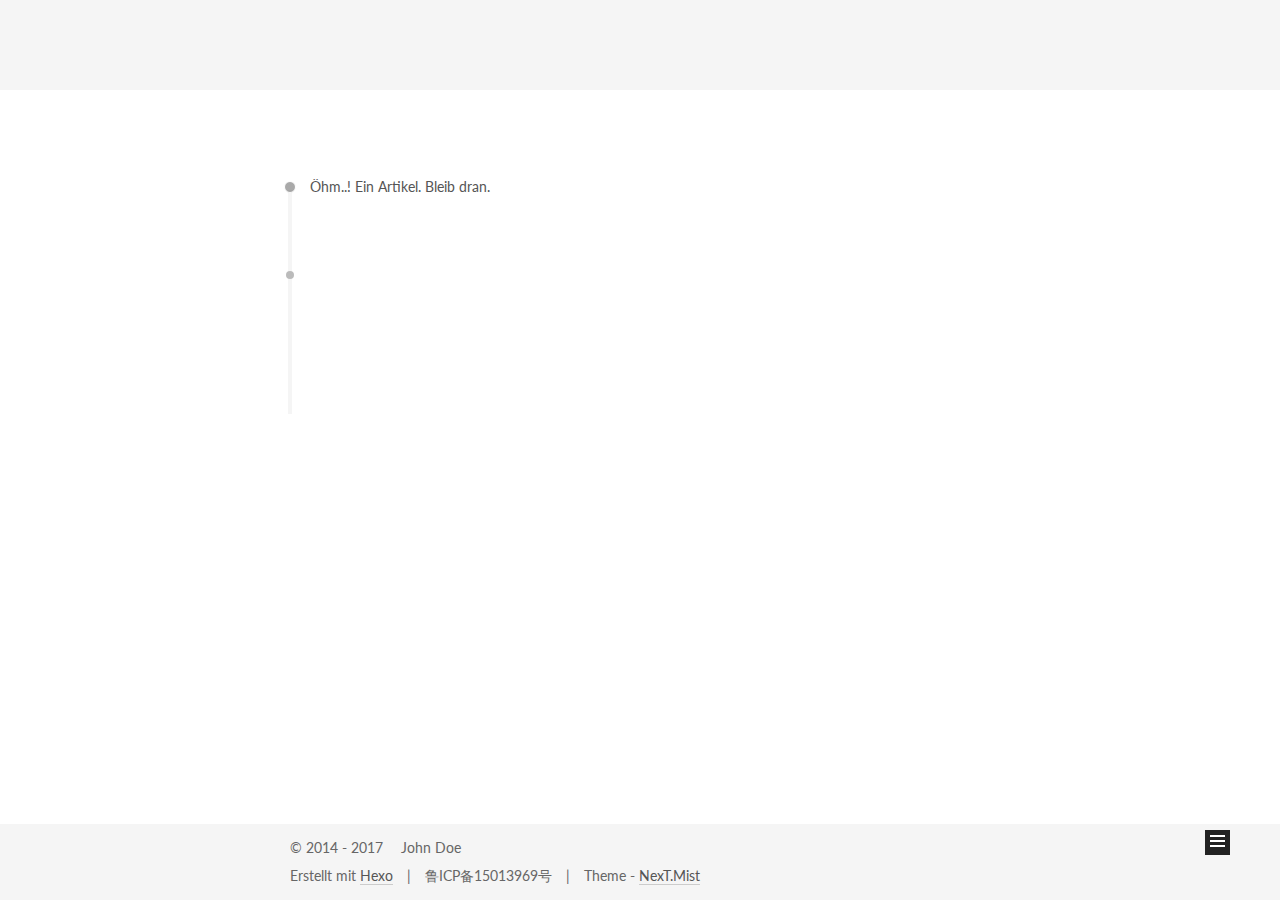
==== archives/index.html @ b870566f "Site updated: 2017-08-05 23:48:36" ====
<!doctype html>



  


<html class="theme-next mist use-motion">
<head>
  <meta charset="UTF-8"/>
<meta http-equiv="X-UA-Compatible" content="IE=edge,chrome=1" />
<meta name="viewport" content="width=device-width, initial-scale=1, maximum-scale=1"/>



<meta http-equiv="Cache-Control" content="no-transform" />
<meta http-equiv="Cache-Control" content="no-siteapp" />












  
  
    
  
  <link href="//cdn.bootcss.com/fancybox/2.1.5/jquery.fancybox.min.css" rel="stylesheet" type="text/css" />




  
  
  
  

  
    
    
  

  

  

  

  

  
    
    
    <link href="//fonts.googleapis.com/css?family=Lato:300,300italic,400,400italic,700,700italic&subset=latin,latin-ext" rel="stylesheet" type="text/css">
  






  

<link href="//cdn.bootcss.com/font-awesome/4.6.2/css/font-awesome.min.css" rel="stylesheet" type="text/css" />

<link href="/css/main.css?v=5.0.1" rel="stylesheet" type="text/css" />














<meta property="og:type" content="website">
<meta property="og:title" content="Hexo">
<meta property="og:url" content="http://yoursite.com/archives/index.html">
<meta property="og:site_name" content="Hexo">
<meta name="twitter:card" content="summary">
<meta name="twitter:title" content="Hexo">



<script type="text/javascript" id="hexo.configuration">
  var NexT = window.NexT || {};
  var CONFIG = {
    scheme: 'Mist',
    sidebar: {"position":"left","display":"hide"},
    fancybox: true,
    motion: true,
    duoshuo: {
      userId: 0,
      author: 'xirong'
    }
  };
</script>

  <title> Archiv | Hexo </title>
</head>

<body itemscope itemtype="http://schema.org/WebPage" lang="">

  










  
  
    
  

  <div class="container one-collumn sidebar-position-left  page-archive  ">
    <div class="headband"></div>

    <header id="header" class="header" itemscope itemtype="http://schema.org/WPHeader">
      <div class="header-inner"><div class="site-meta ">
  

  <div class="custom-logo-site-title">
    <a href="/"  class="brand" rel="start">
      <span class="logo-line-before"><i></i></span>
      <span class="site-title">Hexo</span>
      <span class="logo-line-after"><i></i></span>
    </a>
  </div>
  <p class="site-subtitle"></p>
</div>

<div class="site-nav-toggle">
  <button>
    <span class="btn-bar"></span>
    <span class="btn-bar"></span>
    <span class="btn-bar"></span>
  </button>
</div>

<nav class="site-nav">
  

  
    <ul id="menu" class="menu">
      
        
        <li class="menu-item menu-item-home">
          <a href="/" rel="section">
            
              <i class="menu-item-icon fa fa-fw fa-home"></i> <br />
            
            Startseite
          </a>
        </li>
      
        
        <li class="menu-item menu-item-archives">
          <a href="/archives" rel="section">
            
              <i class="menu-item-icon fa fa-fw fa-archive"></i> <br />
            
            Archiv
          </a>
        </li>
      
        
        <li class="menu-item menu-item-tags">
          <a href="/tags" rel="section">
            
              <i class="menu-item-icon fa fa-fw fa-tags"></i> <br />
            
            Tags
          </a>
        </li>
      
        
        <li class="menu-item menu-item-about">
          <a href="/about" rel="section">
            
              <i class="menu-item-icon fa fa-fw fa-user"></i> <br />
            
            Über
          </a>
        </li>
      
        
        <li class="menu-item menu-item-commonweal">
          <a href="/404.html" rel="section">
            
              <i class="menu-item-icon fa fa-fw fa-heartbeat"></i> <br />
            
            公益404
          </a>
        </li>
      

      
    </ul>
  

  
</nav>

 </div>
    </header>

    <main id="main" class="main">
      <div class="main-inner">
        <div class="content-wrap">
          <div id="content" class="content">
            

  <section id="posts" class="posts-collapse">
    <span class="archive-move-on"></span>

    <span class="archive-page-counter">
      
      
      
        
      
      Öhm..! Ein Artikel. Bleib dran.
    </span>

    

      
      
      

      
        
        <div class="collection-title">
          <h2 class="archive-year motion-element" id="archive-year-2017">2017</h2>
        </div>
      
      

      

  <article class="post post-type-normal" itemscope itemtype="http://schema.org/Article">
    <header class="post-header">

      <h1 class="post-title">
        
            <a class="post-title-link" href="/2017/08/05/hello-world/" itemprop="url">
              
                <span itemprop="name">Hello World</span>
              
            </a>
        
      </h1>

      <div class="post-meta">
        <time class="post-time" itemprop="dateCreated"
              datetime="2017-08-05T22:32:16+08:00"
              content="2017-08-05" >
          08-05
        </time>
      </div>

    </header>
  </article>



    

  </section>

  



          </div>
          


          

        </div>
        
          
  
  <div class="sidebar-toggle">
    <div class="sidebar-toggle-line-wrap">
      <span class="sidebar-toggle-line sidebar-toggle-line-first"></span>
      <span class="sidebar-toggle-line sidebar-toggle-line-middle"></span>
      <span class="sidebar-toggle-line sidebar-toggle-line-last"></span>
    </div>
  </div>

  <aside id="sidebar" class="sidebar">
    <div class="sidebar-inner">

      

      

      <section class="site-overview sidebar-panel  sidebar-panel-active ">
        <div class="site-author motion-element" itemprop="author" itemscope itemtype="http://schema.org/Person">
          <img class="site-author-image" itemprop="image"
               src="/uploads/xirong.jpg"
               alt="John Doe" />
          <p class="site-author-name" itemprop="name">John Doe</p>
          <p class="site-description motion-element" itemprop="description"></p>
        </div>
        <nav class="site-state motion-element">
          <div class="site-state-item site-state-posts">
            <a href="/archives">
              <span class="site-state-item-count">1</span>
              <span class="site-state-item-name">Artikel</span>
            </a>
          </div>

          

          

        </nav>

        

        <div class="links-of-author motion-element">
          
        </div>

        
        

        
        

      </section>

      

    </div>
  </aside>


        
      </div>
    </main>

    <footer id="footer" class="footer">
      <div class="footer-inner">
        <div class="copyright" >
  
  &copy;  2014 - 
  <span itemprop="copyrightYear">2017</span>
  <span class="with-love">
    <i class="fa fa-heart"></i>
  </span>
  <span class="author" itemprop="copyrightHolder">John Doe</span>
</div>

<div class="powered-by">
  Erstellt mit  <a class="theme-link" href="http://hexo.io">Hexo</a>
</div>

<div class="powered-by">
   鲁ICP备15013969号
</div>

<div class="theme-info">
  Theme -
  <a class="theme-link" href="https://github.com/iissnan/hexo-theme-next/">
    NexT.Mist
  </a>
</div>

        

<div class="busuanzi-count">

  <script async src="https://dn-lbstatics.qbox.me/busuanzi/2.3/busuanzi.pure.mini.js"></script>

  

  
  
</div>



        
      </div>
    </footer>

    <div class="back-to-top">
      <i class="fa fa-arrow-up"></i>
    </div>
  </div>

  

<script type="text/javascript">
  if (Object.prototype.toString.call(window.Promise) !== '[object Function]') {
    window.Promise = null;
  }
</script>









  



  
  <script type="text/javascript" src="//cdn.bootcss.com/jquery/2.1.3/jquery.min.js"></script>

  
  <script type="text/javascript" src="//cdn.bootcss.com/fastclick/1.0.6/fastclick.min.js"></script>

  
  <script type="text/javascript" src="//cdn.bootcss.com/jquery_lazyload/1.9.7/jquery.lazyload.min.js"></script>

  
  <script type="text/javascript" src="//cdn.bootcss.com/velocity/1.2.3/velocity.min.js"></script>

  
  <script type="text/javascript" src="//cdn.bootcss.com/velocity/1.2.3/velocity.ui.min.js"></script>

  
  <script type="text/javascript" src="//cdn.bootcss.com/fancybox/2.1.5/jquery.fancybox.pack.js"></script>


  


  <script type="text/javascript" src="/js/src/utils.js?v=5.0.1"></script>

  <script type="text/javascript" src="/js/src/motion.js?v=5.0.1"></script>



  
  

  
  
    <script type="text/javascript" id="motion.page.archive">
      $('.archive-year').velocity('transition.slideLeftIn');
    </script>
  


  


  <script type="text/javascript" src="/js/src/bootstrap.js?v=5.0.1"></script>



  



  



  
  
  
  <script type="text/x-mathjax-config">
    MathJax.Hub.Config({
      tex2jax: {
        inlineMath: [ ['$','$'], ["\\(","\\)"]  ],
        processEscapes: true,
        skipTags: ['script', 'noscript', 'style', 'textarea', 'pre', 'code']
      }
    });
  </script>

  <script type="text/x-mathjax-config">
    MathJax.Hub.Queue(function() {
      var all = MathJax.Hub.getAllJax(), i;
      for (i=0; i < all.length; i += 1) {
        all[i].SourceElement().parentNode.className += ' has-jax';
      }
    });
  </script>
  <script type="text/javascript" src="//cdn.mathjax.org/mathjax/latest/MathJax.js?config=TeX-AMS-MML_HTMLorMML"></script>


  

  
  <script src="https://cdn1.lncld.net/static/js/av-core-mini-0.6.1.js"></script>
  <script>AV.initialize("HfEUHBkxIxPKFFWsM8E29K81-gzGzoHsz", "j8gTHCF5cxmeGRbV0QIujeUw");</script>
  <script>
    function showTime(Counter) {
      var query = new AV.Query(Counter);
      var entries = [];
      var $visitors = $(".leancloud_visitors");

      $visitors.each(function () {
        entries.push( $(this).attr("id").trim() );
      });

      query.containedIn('url', entries);
      query.find()
        .done(function (results) {
          var COUNT_CONTAINER_REF = '.leancloud-visitors-count';

          if (results.length === 0) {
            $visitors.find(COUNT_CONTAINER_REF).text(0);
            return;
          }

          for (var i = 0; i < results.length; i++) {
            var item = results[i];
            var url = item.get('url');
            var time = item.get('time');
            var element = document.getElementById(url);

            $(element).find(COUNT_CONTAINER_REF).text(time);
          }
        })
        .fail(function (object, error) {
          console.log("Error: " + error.code + " " + error.message);
        });
    }

    function addCount(Counter) {
      var $visitors = $(".leancloud_visitors");
      var url = $visitors.attr('id').trim();
      var title = $visitors.attr('data-flag-title').trim();
      var query = new AV.Query(Counter);

      query.equalTo("url", url);
      query.find({
        success: function(results) {
          if (results.length > 0) {
            var counter = results[0];
            counter.fetchWhenSave(true);
            counter.increment("time");
            counter.save(null, {
              success: function(counter) {
                var $element = $(document.getElementById(url));
                $element.find('.leancloud-visitors-count').text(counter.get('time'));
              },
              error: function(counter, error) {
                console.log('Failed to save Visitor num, with error message: ' + error.message);
              }
            });
          } else {
            var newcounter = new Counter();
            /* Set ACL */
            var acl = new AV.ACL();
            acl.setPublicReadAccess(true);
            acl.setPublicWriteAccess(true);
            newcounter.setACL(acl);
            /* End Set ACL */
            newcounter.set("title", title);
            newcounter.set("url", url);
            newcounter.set("time", 1);
            newcounter.save(null, {
              success: function(newcounter) {
                var $element = $(document.getElementById(url));
                $element.find('.leancloud-visitors-count').text(newcounter.get('time'));
              },
              error: function(newcounter, error) {
                console.log('Failed to create');
              }
            });
          }
        },
        error: function(error) {
          console.log('Error:' + error.code + " " + error.message);
        }
      });
    }

    $(function() {
      var Counter = AV.Object.extend("Counter");
      if ($('.leancloud_visitors').length == 1) {
        addCount(Counter);
      } else if ($('.post-title-link').length > 1) {
        showTime(Counter);
      }
    });
  </script>



  
<script type="text/javascript" async src="//push.zhanzhang.baidu.com/push.js">
</script>


</body>
</html>
---- css/main.css ----
/* normalize.css v3.0.2 | MIT License | git.io/normalize */
html {
  font-family: sans-serif; /* 1 */
  -ms-text-size-adjust: 100%; /* 2 */
  -webkit-text-size-adjust: 100%; /* 2 */
}
body {
  margin: 0;
}
article,
aside,
details,
figcaption,
figure,
footer,
header,
hgroup,
main,
menu,
nav,
section,
summary {
  display: block;
}
audio,
canvas,
progress,
video {
  display: inline-block; /* 1 */
  vertical-align: baseline; /* 2 */
}
audio:not([controls]) {
  display: none;
  height: 0;
}
[hidden],
template {
  display: none;
}
a {
  background-color: transparent;
}
a:active,
a:hover {
  outline: 0;
}
abbr[title] {
  border-bottom: 1px dotted;
}
b,
strong {
  font-weight: bold;
}
dfn {
  font-style: italic;
}
h1 {
  font-size: 2em;
  margin: 0.67em 0;
}
mark {
  background: #ff0;
  color: #000;
}
small {
  font-size: 80%;
}
sub,
sup {
  font-size: 75%;
  line-height: 0;
  position: relative;
  vertical-align: baseline;
}
sup {
  top: -0.5em;
}
sub {
  bottom: -0.25em;
}
img {
  border: 0;
}
svg:not(:root) {
  overflow: hidden;
}
figure {
  margin: 1em 40px;
}
hr {
  -moz-box-sizing: content-box;
  box-sizing: content-box;
  height: 0;
}
pre {
  overflow: auto;
}
code,
kbd,
pre,
samp {
  font-family: monospace, monospace;
  font-size: 1em;
}
button,
input,
optgroup,
select,
textarea {
  color: inherit; /* 1 */
  font: inherit; /* 2 */
  margin: 0; /* 3 */
}
button {
  overflow: visible;
}
button,
select {
  text-transform: none;
}
button,
html input[type="button"],
input[type="reset"],
input[type="submit"] {
  -webkit-appearance: button; /* 2 */
  cursor: pointer; /* 3 */
}
button[disabled],
html input[disabled] {
  cursor: default;
}
button::-moz-focus-inner,
input::-moz-focus-inner {
  border: 0;
  padding: 0;
}
input {
  line-height: normal;
}
input[type="checkbox"],
input[type="radio"] {
  box-sizing: border-box; /* 1 */
  padding: 0; /* 2 */
}
input[type="number"]::-webkit-inner-spin-button,
input[type="number"]::-webkit-outer-spin-button {
  height: auto;
}
input[type="search"] {
  -webkit-appearance: textfield; /* 1 */
  -moz-box-sizing: content-box;
  -webkit-box-sizing: content-box; /* 2 */
  box-sizing: content-box;
}
input[type="search"]::-webkit-search-cancel-button,
input[type="search"]::-webkit-search-decoration {
  -webkit-appearance: none;
}
fieldset {
  border: 1px solid #c0c0c0;
  margin: 0 2px;
  padding: 0.35em 0.625em 0.75em;
}
legend {
  border: 0; /* 1 */
  padding: 0; /* 2 */
}
textarea {
  overflow: auto;
}
optgroup {
  font-weight: bold;
}
table {
  border-collapse: collapse;
  border-spacing: 0;
}
td,
th {
  padding: 0;
}
::selection {
  background: #262a30;
  color: #fff;
}
body {
  position: relative;
  font-family: 'Lato', "PingFang SC", "Microsoft YaHei", sans-serif;
  font-size: 14px;
  line-height: 2;
  color: #555;
  background: #fff;
}
@media (max-width: 767px) {
  body {
    padding-right: 0 !important;
  }
}
@media (min-width: 768px) and (max-width: 991px) {
  body {
    padding-right: 0 !important;
  }
}
@media (min-width: 1600px) {
  body {
    font-size: 16px;
  }
}
h1,
h2,
h3,
h4,
h5,
h6 {
  margin: 0;
  padding: 0;
  font-weight: bold;
  line-height: 1.5;
  font-family: 'Lato', "PingFang SC", "Microsoft YaHei", sans-serif;
}
h2,
h3,
h4,
h5,
h6 {
  margin: 20px 0 15px;
}
h1 {
  font-size: 24px;
}
@media (max-width: 767px) {
  h1 {
    font-size: 20px;
  }
}
h2 {
  font-size: 22px;
}
@media (max-width: 767px) {
  h2 {
    font-size: 18px;
  }
}
h3 {
  font-size: 20px;
}
@media (max-width: 767px) {
  h3 {
    font-size: 16px;
  }
}
h4 {
  font-size: 18px;
}
@media (max-width: 767px) {
  h4 {
    font-size: 14px;
  }
}
h5 {
  font-size: 16px;
}
@media (max-width: 767px) {
  h5 {
    font-size: 12px;
  }
}
h6 {
  font-size: 14px;
}
@media (max-width: 767px) {
  h6 {
    font-size: 10px;
  }
}
p {
  margin: 0 0 25px 0;
}
a {
  color: #555;
  text-decoration: none;
  border-bottom: 1px solid #999;
  word-wrap: break-word;
}
a:hover {
  color: #222;
  border-bottom-color: #222;
}
ul {
  list-style: none;
}
blockquote {
  margin: 0;
  padding: 0;
}
img {
  display: block;
  margin: auto;
  max-width: 100%;
  height: auto;
}
hr {
  margin: 40px 0;
  height: 3px;
  border: none;
  background-color: #ddd;
  background-image: repeating-linear-gradient(-45deg, #fff, #fff 4px, transparent 4px, transparent 8px);
}
blockquote {
  padding: 0 15px;
  color: #666;
  border-left: 4px solid #ddd;
}
blockquote cite::before {
  content: "-";
  padding: 0 5px;
}
dt {
  font-weight: 700;
}
dd {
  margin: 0;
  padding: 0;
}
.text-left {
  text-align: left;
}
.text-center {
  text-align: center;
}
.text-right {
  text-align: right;
}
.text-justify {
  text-align: justify;
}
.text-nowrap {
  white-space: nowrap;
}
.text-lowercase {
  text-transform: lowercase;
}
.text-uppercase {
  text-transform: uppercase;
}
.text-capitalize {
  text-transform: capitalize;
}
.center-block {
  display: block;
  margin-left: auto;
  margin-right: auto;
}
.clearfix:before,
.clearfix:after {
  content: " ";
  display: table;
}
.clearfix:after {
  clear: both;
}
.pullquote {
  width: 45%;
}
.pullquote.left {
  float: left;
  margin-left: 5px;
  margin-right: 10px;
}
.pullquote.right {
  float: right;
  margin-left: 10px;
  margin-right: 5px;
}
.affix.affix.affix {
  position: fixed;
}
.translation {
  margin-top: -20px;
  font-size: 14px;
  color: #999;
}
.scrollbar-measure {
  width: 100px;
  height: 100px;
  overflow: scroll;
  position: absolute;
  top: -9999px;
}
.use-motion .motion-element {
  opacity: 0;
}
#local-search-input {
  padding: 3px;
  border: none;
  text-indent: 14px;
  border-radius: 0;
  width: 140px;
  outline: none;
  border-bottom: 1px solid #999;
  background: inherit;
  opacity: 0.5;
}
#local-search-input:focus {
  opacity: 1;
}
.search-icon {
  position: absolute;
  top: 9px;
}
table {
  margin: 20px 0;
  width: 100%;
  border-collapse: collapse;
  border-spacing: 0;
  border: 1px solid #ddd;
  font-size: 14px;
  table-layout: fixed;
  word-wrap: break-all;
}
table>tbody>tr:nth-of-type(odd) {
  background-color: #f9f9f9;
}
table>tbody>tr:hover {
  background-color: #f5f5f5;
}
caption,
th,
td {
  padding: 8px;
  text-align: left;
  vertical-align: middle;
  font-weight: normal;
}
th,
td {
  border-bottom: 3px solid #ddd;
  border-right: 1px solid #eee;
}
th {
  padding-bottom: 10px;
  font-weight: 700;
}
td {
  border-bottom-width: 1px;
}
html,
body {
  height: 100%;
}
.container {
  position: relative;
  min-height: 100%;
}
.header-inner {
  margin: 0 auto;
  padding: 100px 0 70px;
  width: 700px;
}
@media (min-width: 1600px) {
  .container .header-inner {
    width: 900px;
  }
}
.main {
  padding-bottom: 150px;
}
.main-inner {
  margin: 0 auto;
  width: 700px;
}
@media (min-width: 1600px) {
  .container .main-inner {
    width: 900px;
  }
}
.footer {
  position: absolute;
  left: 0;
  bottom: 0;
  width: 100%;
  min-height: 50px;
}
.footer-inner {
  box-sizing: border-box;
  margin: 20px auto;
  width: 700px;
}
@media (min-width: 1600px) {
  .container .footer-inner {
    width: 900px;
  }
}
pre,
.highlight {
  overflow: auto;
  margin: 20px 0;
  padding: 15px;
  font-size: 13px;
  color: #4d4d4c;
  background: #f7f7f7;
  line-height: 1.6;
}
pre,
code {
  font-family: consolas, Menlo, "PingFang SC", "Microsoft YaHei", monospace;
}
code {
  padding: 2px 4px;
  word-break: break-all;
  color: #555;
  background: #eee;
  border-radius: 4px;
  font-size: 13px;
}
pre code {
  padding: 0;
  color: #4d4d4c;
  background: none;
  text-shadow: none;
}
.highlight pre {
  border: none;
  margin: 0;
  padding: 1px;
}
.highlight table {
  margin: 0;
  width: auto;
  border: none;
}
.highlight td {
  border: none;
  padding: 0;
}
.highlight figcaption {
  font-size: 1em;
  color: #4d4d4c;
  line-height: 1em;
  margin-bottom: 1em;
}
.highlight figcaption:before,
.highlight figcaption:after {
  content: " ";
  display: table;
}
.highlight figcaption:after {
  clear: both;
}
.highlight figcaption a {
  float: right;
  color: #4d4d4c;
}
.highlight figcaption a:hover {
  border-bottom-color: #4d4d4c;
}
.highlight .gutter pre {
  color: #666;
  text-align: right;
  padding-right: 20px;
}
.highlight .line {
  height: 20px;
}
.gist table {
  width: auto;
}
.gist table td {
  border: none;
}
pre .comment {
  color: #8e908c;
}
pre .variable,
pre .attribute,
pre .tag,
pre .regexp,
pre .ruby .constant,
pre .xml .tag .title,
pre .xml .pi,
pre .xml .doctype,
pre .html .doctype,
pre .css .id,
pre .css .class,
pre .css .pseudo {
  color: #c82829;
}
pre .number,
pre .preprocessor,
pre .built_in,
pre .literal,
pre .params,
pre .constant,
pre .command {
  color: #f5871f;
}
pre .ruby .class .title,
pre .css .rules .attribute,
pre .string,
pre .value,
pre .inheritance,
pre .header,
pre .ruby .symbol,
pre .xml .cdata,
pre .special,
pre .number,
pre .formula {
  color: #718c00;
}
pre .title,
pre .css .hexcolor {
  color: #3e999f;
}
pre .function,
pre .python .decorator,
pre .python .title,
pre .ruby .function .title,
pre .ruby .title .keyword,
pre .perl .sub,
pre .javascript .title,
pre .coffeescript .title {
  color: #4271ae;
}
pre .keyword,
pre .javascript .function {
  color: #8959a8;
}
.full-image.full-image.full-image {
  border: none;
  max-width: 100%;
  width: auto;
  margin: 20px auto;
}
@media (min-width: 992px) {
  .full-image.full-image.full-image {
    max-width: none;
    width: 126%;
    margin: 0 -13%;
  }
}
.blockquote-center,
.page-home .post-type-quote blockquote,
.page-post-detail .post-type-quote blockquote {
  position: relative;
  margin: 40px 0;
  padding: 0;
  border-left: none;
  text-align: center;
}
.blockquote-center::before,
.page-home .post-type-quote blockquote::before,
.page-post-detail .post-type-quote blockquote::before,
.blockquote-center::after,
.page-home .post-type-quote blockquote::after,
.page-post-detail .post-type-quote blockquote::after {
  position: absolute;
  content: ' ';
  display: block;
  width: 100%;
  height: 24px;
  opacity: 0.2;
  background-repeat: no-repeat;
  background-position: 0 -6px;
  background-size: 22px 22px;
}
.blockquote-center::before,
.page-home .post-type-quote blockquote::before,
.page-post-detail .post-type-quote blockquote::before {
  top: -20px;
  background-image: url("../images/quote-l.svg");
  border-top: 1px solid #ccc;
}
.blockquote-center::after,
.page-home .post-type-quote blockquote::after,
.page-post-detail .post-type-quote blockquote::after {
  bottom: -20px;
  background-image: url("../images/quote-r.svg");
  border-bottom: 1px solid #ccc;
  background-position: 100% 8px;
}
.blockquote-center p,
.page-home .post-type-quote blockquote p,
.page-post-detail .post-type-quote blockquote p,
.blockquote-center div,
.page-home .post-type-quote blockquote div,
.page-post-detail .post-type-quote blockquote div {
  text-align: center;
}
.post .post-body .group-picture img {
  box-sizing: border-box;
  padding: 0 3px;
  border: none;
}
.post .group-picture-row {
  overflow: hidden;
  margin-top: 6px;
}
.post .group-picture-row:first-child {
  margin-top: 0;
}
.post .group-picture-column {
  float: left;
}
.page-post-detail .post-body .group-picture-column {
  float: none;
  margin-top: 10px;
  width: auto !important;
}
.page-post-detail .post-body .group-picture-column img {
  margin: 0 auto;
}
.page-archive .group-picture-container {
  overflow: hidden;
}
.page-archive .group-picture-row {
  float: left;
}
.page-archive .group-picture-row:first-child {
  margin-top: 6px;
}
.page-archive .group-picture-column {
  max-width: 150px;
  max-height: 150px;
}
.btn {
  display: inline-block;
  padding: 0 20px;
  font-size: 14px;
  color: #fff;
  background: #222;
  border: 2px solid #222;
  text-decoration: none;
  border-radius: 0;
  transition-property: background-color;
  transition-duration: 0.2s;
  transition-timing-function: ease-in-out;
  transition-delay: 0s;
}
.btn:hover,
.post-more-link .btn:hover {
  border-color: #222;
  color: #222;
  background: #fff;
}
.btn-bar {
  display: block;
  width: 22px;
  height: 2px;
  background: #555;
  border-radius: 1px;
}
.btn-bar+.btn-bar {
  margin-top: 4px;
}
.pagination {
  margin: 120px 0 40px;
  text-align: center;
  border-top: 1px solid #eee;
}
.page-number-basic,
.pagination .prev,
.pagination .next,
.pagination .page-number,
.pagination .space {
  display: inline-block;
  position: relative;
  top: -1px;
  margin: 0 10px;
  padding: 0 10px;
  line-height: 30px;
}
@media (max-width: 767px) {
  .page-number-basic,
  .pagination .prev,
  .pagination .next,
  .pagination .page-number,
  .pagination .space {
    margin: 0 5px;
  }
}
.pagination .prev,
.pagination .next,
.pagination .page-number {
  border-bottom: 0;
  border-top: 1px solid #eee;
  transition-property: border-color;
  transition-duration: 0.2s;
  transition-timing-function: ease-in-out;
  transition-delay: 0s;
}
.pagination .prev:hover,
.pagination .next:hover,
.pagination .page-number:hover {
  border-top-color: #222;
}
.pagination .space {
  padding: 0;
  margin: 0;
}
.pagination .prev {
  margin-left: 0;
}
.pagination .next {
  margin-right: 0;
}
.pagination .page-number.current {
  color: #fff;
  background: #ccc;
  border-top-color: #ccc;
}
@media (max-width: 767px) {
  .pagination {
    border-top: none;
  }
  .pagination .prev,
  .pagination .next,
  .pagination .page-number {
    margin-bottom: 10px;
    border-top: 0;
    border-bottom: 1px solid #eee;
  }
  .pagination .prev:hover,
  .pagination .next:hover,
  .pagination .page-number:hover {
    border-bottom-color: #222;
  }
}
.comments {
  margin: 60px 20px 0;
}
.tag-cloud {
  text-align: center;
}
.tag-cloud a {
  display: inline-block;
  margin: 10px;
}
.back-to-top {
  box-sizing: border-box;
  position: fixed;
  bottom: -100px;
  right: 50px;
  z-index: 1050;
  padding: 0 6px;
  width: 25px;
  background: #222;
  font-size: 12px;
  opacity: 1;
  color: #fff;
  cursor: pointer;
  text-align: center;
  -webkit-transform: translateZ(0);
  transition-property: bottom;
  transition-duration: 0.2s;
  transition-timing-function: ease-in-out;
  transition-delay: 0s;
}
@media (max-width: 767px) {
  .back-to-top {
    display: none;
  }
}
@media (min-width: 768px) and (max-width: 991px) {
  .back-to-top {
    display: none;
  }
}
.back-to-top.back-to-top-on {
  bottom: 19px;
}
.header {
  background: #fff;
}
.header-inner {
  position: relative;
}
.headband {
  height: 3px;
  background: #222;
}
.site-meta {
  margin: 0;
  text-align: left;
}
@media (max-width: 767px) {
  .site-meta {
    text-align: center;
  }
}
.brand {
  position: relative;
  display: inline-block;
  padding: 0 40px;
  color: #222;
  background: #222;
  border-bottom: none;
}
.brand:hover {
  color: #222;
}
.logo {
  display: inline-block;
  margin-right: 5px;
  line-height: 36px;
  vertical-align: top;
}
.site-title {
  display: inline-block;
  vertical-align: top;
  line-height: 36px;
  font-size: 20px;
  font-weight: normal;
  font-family: 'Lato', "PingFang SC", "Microsoft YaHei", sans-serif;
}
.site-subtitle {
  margin-top: 10px;
  font-size: 13px;
  color: #999;
}
.use-motion .brand {
  opacity: 0;
}
.use-motion .logo,
.use-motion .site-title,
.use-motion .site-subtitle {
  opacity: 0;
  position: relative;
  top: -10px;
}
.site-nav-toggle {
  display: none;
  position: absolute;
  top: 10px;
  left: 10px;
}
@media (max-width: 767px) {
  .site-nav-toggle {
    display: block;
  }
}
.site-nav-toggle button {
  margin-top: 2px;
  padding: 9px 10px;
  background: transparent;
  border: none;
}
@media (max-width: 767px) {
  .site-nav {
    display: none;
    margin: 0 -10px;
    padding: 0 10px;
    clear: both;
    border-top: 1px solid #ddd;
  }
}
@media (min-width: 768px) and (max-width: 991px) {
  .site-nav {
    display: block !important;
  }
}
@media (min-width: 992px) {
  .site-nav {
    display: block !important;
  }
}
.menu {
  margin-top: 20px;
  padding-left: 0;
  text-align: center;
}
.menu .menu-item {
  display: inline-block;
  margin: 0 10px;
}
@media screen and (max-width: 767px) {
  .menu .menu-item {
    margin-top: 10px;
  }
}
.menu .menu-item a {
  display: block;
  font-size: 13px;
  text-transform: capitalize;
  line-height: inherit;
  border-bottom: 1px solid transparent;
  transition-property: border-color;
  transition-duration: 0.2s;
  transition-timing-function: ease-in-out;
  transition-delay: 0s;
}
.menu .menu-item a:hover {
  border-bottom-color: #222;
}
.menu .menu-item .fa {
  margin-right: 5px;
}
.use-motion .menu-item {
  opacity: 0;
}
.post-body {
  font-family: 'Lato', "PingFang SC", "Microsoft YaHei", sans-serif;
}
@media (max-width: 767px) {
  .post-body {
    word-break: break-word;
  }
}
.post-body .fancybox img {
  display: block !important;
  margin: 0 auto;
  cursor: pointer;
  cursor: zoom-in;
  cursor: -webkit-zoom-in;
}
.post-body .image-caption,
.post-body .figure .caption {
  margin: 10px auto 15px;
  text-align: center;
  font-size: 14px;
  color: #999;
  font-weight: bold;
  line-height: 1;
}
.post-sticky-flag {
  display: inline-block;
  font-size: 16px;
  -ms-transform: rotate(30deg);
  -webkit-transform: rotate(30deg);
  -moz-transform: rotate(30deg);
  -ms-transform: rotate(30deg);
  -o-transform: rotate(30deg);
  transform: rotate(30deg);
}
.posts-expand {
  padding-top: 40px;
}
@media (max-width: 767px) {
  .posts-expand {
    margin: 0 20px;
  }
  .post-body pre,
  .post-body .highlight {
    padding: 10px;
  }
  .post-body pre .gutter pre,
  .post-body .highlight .gutter pre {
    padding-right: 10px;
  }
}
@media (min-width: 992px) {
  .posts-expand .post-body {
    text-align: justify;
  }
}
.posts-expand .post-body h2,
.posts-expand .post-body h3,
.posts-expand .post-body h4,
.posts-expand .post-body h5,
.posts-expand .post-body h6 {
  padding-top: 10px;
}
.posts-expand .post-body h2 .header-anchor,
.posts-expand .post-body h3 .header-anchor,
.posts-expand .post-body h4 .header-anchor,
.posts-expand .post-body h5 .header-anchor,
.posts-expand .post-body h6 .header-anchor {
  float: right;
  margin-left: 10px;
  color: #ccc;
  border-bottom-style: none;
  visibility: hidden;
}
.posts-expand .post-body h2 .header-anchor:hover,
.posts-expand .post-body h3 .header-anchor:hover,
.posts-expand .post-body h4 .header-anchor:hover,
.posts-expand .post-body h5 .header-anchor:hover,
.posts-expand .post-body h6 .header-anchor:hover {
  color: inherit;
}
.posts-expand .post-body h2:hover .header-anchor,
.posts-expand .post-body h3:hover .header-anchor,
.posts-expand .post-body h4:hover .header-anchor,
.posts-expand .post-body h5:hover .header-anchor,
.posts-expand .post-body h6:hover .header-anchor {
  visibility: visible;
}
.posts-expand .post-body ul li {
  list-style: circle;
}
.posts-expand .post-body img {
  box-sizing: border-box;
  margin: auto;
  padding: 3px;
  border: 1px solid #ddd;
}
.posts-expand .fancybox img {
  margin: 0 auto;
}
@media (max-width: 767px) {
  .posts-collapse {
    margin: 0 20px;
  }
  .posts-collapse .post-title,
  .posts-collapse .post-meta {
    display: block;
    width: auto;
    text-align: left;
  }
}
.posts-collapse {
  position: relative;
  z-index: 1010;
  margin-left: 0;
}
.posts-collapse::after {
  content: " ";
  position: absolute;
  top: 20px;
  left: 0;
  margin-left: -2px;
  width: 4px;
  height: 100%;
  background: #f5f5f5;
  z-index: -1;
}
@media (max-width: 767px) {
  .posts-collapse {
    margin: 0 20px;
  }
}
.posts-collapse .collection-title {
  position: relative;
  margin: 60px 0;
}
.posts-collapse .collection-title h2 {
  margin-left: 20px;
}
.posts-collapse .collection-title small {
  color: #bbb;
}
.posts-collapse .collection-title::before {
  content: " ";
  position: absolute;
  left: 0;
  top: 50%;
  margin-left: -4px;
  margin-top: -4px;
  width: 8px;
  height: 8px;
  background: #bbb;
  border-radius: 50%;
}
.posts-collapse .post {
  margin: 30px 0;
}
.posts-collapse .post-header {
  position: relative;
  transition-duration: 0.2s;
  transition-timing-function: ease-in-out;
  transition-delay: 0s;
  transition-property: border;
  border-bottom: 1px dashed #ccc;
}
.posts-collapse .post-header::before {
  content: " ";
  position: absolute;
  left: 0;
  top: 12px;
  width: 6px;
  height: 6px;
  margin-left: -4px;
  background: #bbb;
  border-radius: 50%;
  border: 1px solid #fff;
  transition-duration: 0.2s;
  transition-timing-function: ease-in-out;
  transition-delay: 0s;
  transition-property: background;
}
.posts-collapse .post-header:hover {
  border-bottom-color: #666;
}
.posts-collapse .post-header:hover::before {
  background: #222;
}
.posts-collapse .post-meta {
  position: absolute;
  font-size: 12px;
  left: 20px;
  top: 5px;
}
.posts-collapse .post-comments-count {
  display: none;
}
.posts-collapse .post-title {
  margin-left: 60px;
  font-size: 16px;
  font-weight: normal;
  line-height: inherit;
}
.posts-collapse .post-title::after {
  margin-left: 3px;
  opacity: 0.6;
}
.posts-collapse .post-title a {
  color: #666;
  border-bottom: none;
}
.page-home .post-type-quote .post-header,
.page-post-detail .post-type-quote .post-header,
.page-home .post-type-quote .post-tags,
.page-post-detail .post-type-quote .post-tags {
  display: none;
}
.posts-expand .post-title {
  font-size: 26px;
  text-align: center;
  word-break: break-word;
  font-weight: 400;
}
@media (max-width: 767px) {
  .posts-expand .post-title {
    font-size: 22px;
  }
}
.posts-expand .post-title-link {
  display: inline-block;
  position: relative;
  color: #555;
  border-bottom: none;
  line-height: 1.2;
  vertical-align: top;
}
.posts-expand .post-title-link::before {
  content: "";
  position: absolute;
  width: 100%;
  height: 2px;
  bottom: 0;
  left: 0;
  background-color: #000;
  visibility: hidden;
  -webkit-transform: scaleX(0);
  -moz-transform: scaleX(0);
  -ms-transform: scaleX(0);
  -o-transform: scaleX(0);
  transform: scaleX(0);
  transition-duration: 0.2s;
  transition-timing-function: ease-in-out;
  transition-delay: 0s;
}
.posts-expand .post-title-link:hover::before {
  visibility: visible;
  -webkit-transform: scaleX(1);
  -moz-transform: scaleX(1);
  -ms-transform: scaleX(1);
  -o-transform: scaleX(1);
  transform: scaleX(1);
}
.posts-expand .post-title-link .fa {
  font-size: 16px;
}
.posts-expand .post-meta {
  margin: 3px 0 60px 0;
  color: #999;
  font-family: 'Lato', "PingFang SC", "Microsoft YaHei", sans-serif;
  font-size: 12px;
  text-align: center;
}
.posts-expand .post-meta .post-category-list {
  display: inline-block;
  margin: 0;
  padding: 3px;
}
.posts-expand .post-meta .post-category-list-link {
  color: #999;
}
.post-meta-item-icon {
  display: none;
  margin-right: 3px;
}
@media (min-width: 768px) and (max-width: 991px) {
  .post-meta-item-icon {
    display: inline-block;
  }
}
@media (max-width: 767px) {
  .post-meta-item-icon {
    display: inline-block;
  }
}
@media (min-width: 768px) and (max-width: 991px) {
  .post-meta-item-text {
    display: none;
  }
}
@media (max-width: 767px) {
  .post-meta-item-text {
    display: none;
  }
}
@media (max-width: 767px) {
  .posts-expand .post-comments-count {
    display: none;
  }
}
.post-more-link {
  margin-top: 50px;
}
.post-more-link .btn {
  color: #555;
  font-size: 14px;
  background: transparent;
  border-radius: 0;
  line-height: 2;
}
.posts-expand .post-tags {
  margin-top: 40px;
  text-align: center;
}
.posts-expand .post-tags a {
  display: inline-block;
  margin-right: 10px;
  font-size: 13px;
}
.post-nav {
  overflow: hidden;
  margin-top: 60px;
  padding: 10px;
  white-space: nowrap;
  border-top: 1px solid #eee;
}
.post-nav-item {
  display: inline-block;
  width: 50%;
  white-space: normal;
}
.post-nav-item a {
  position: relative;
  display: inline-block;
  line-height: 25px;
  font-size: 14px;
  color: #555;
  border-bottom: none;
}
.post-nav-item a:hover {
  color: #222;
  border-bottom: none;
}
.post-nav-item a:active {
  top: 2px;
}
.post-nav-item a i {
  font-size: 12px;
}
.post-nav-prev {
  text-align: right;
}
.posts-expand .post-eof {
  display: block;
  margin: 80px auto 60px;
  width: 8%;
  height: 1px;
  background: #ccc;
  text-align: center;
}
.post:last-child .post-eof.post-eof.post-eof {
  display: none;
}
.post-gallery {
  display: table;
  table-layout: fixed;
  width: 100%;
  border-collapse: separate;
}
.post-gallery-row {
  display: table-row;
}
.post-gallery .post-gallery-img {
  display: table-cell;
  text-align: center;
  vertical-align: middle;
  border: none;
}
.post-gallery .post-gallery-img img {
  max-width: 100%;
  max-height: 100%;
  border: none;
}
.fancybox-close,
.fancybox-close:hover {
  border: none;
}
.sidebar {
  position: fixed;
  right: 0;
  top: 0;
  bottom: 0;
  width: 0;
  z-index: 1040;
  box-shadow: inset 0 2px 6px #000;
  background: #222;
  -webkit-transform: translateZ(0);
}
.sidebar a {
  color: #999;
  border-bottom-color: #555;
}
.sidebar a:hover {
  color: #eee;
}
@media (min-width: 768px) and (max-width: 991px) {
  .sidebar {
    display: none !important;
  }
}
@media (max-width: 767px) {
  .sidebar {
    display: none !important;
  }
}
.sidebar-inner {
  position: relative;
  padding: 20px 10px;
  color: #999;
  text-align: center;
}
.sidebar-toggle {
  position: fixed;
  right: 50px;
  bottom: 45px;
  width: 15px;
  height: 15px;
  padding: 5px;
  background: #222;
  line-height: 0;
  z-index: 1050;
  cursor: pointer;
  -webkit-transform: translateZ(0);
}
@media (min-width: 768px) and (max-width: 991px) {
  .sidebar-toggle {
    display: none;
  }
}
@media (max-width: 767px) {
  .sidebar-toggle {
    display: none;
  }
}
.sidebar-toggle-line {
  position: relative;
  display: inline-block;
  vertical-align: top;
  height: 2px;
  width: 100%;
  background: #fff;
  margin-top: 3px;
}
.sidebar-toggle-line:first-child {
  margin-top: 0;
}
.site-author-image {
  display: block;
  margin: 0 auto;
  padding: 2px;
  max-width: 96px;
  height: auto;
  border: 2px solid #333;
}
.site-author-name {
  margin: 5px 0 0;
  text-align: center;
  color: #f5f5f5;
  font-weight: normal;
}
.site-description {
  margin-top: 5px;
  text-align: center;
  font-size: 14px;
  color: #999;
}
.site-state {
  overflow: hidden;
  line-height: 1.4;
  white-space: nowrap;
  text-align: center;
}
.site-state-item {
  display: inline-block;
  padding: 0 15px;
  border-left: 1px solid #333;
}
.site-state-item:first-child {
  border-left: none;
}
.site-state-item a {
  border-bottom: none;
}
.site-state-item-count {
  display: block;
  text-align: center;
  color: inherit;
  font-weight: 600;
  font-size: 18px;
}
.site-state-item-name {
  font-size: 13px;
  color: inherit;
}
.feed-link {
  margin-top: 20px;
}
.feed-link a {
  display: inline-block;
  padding: 0 15px;
  color: #fc6423;
  border: 1px solid #fc6423;
  border-radius: 4px;
}
.feed-link a i {
  color: #fc6423;
  font-size: 14px;
}
.feed-link a:hover {
  color: #fff;
  background: #fc6423;
}
.feed-link a:hover i {
  color: #fff;
}
.links-of-author {
  margin-top: 20px;
}
.links-of-author a {
  display: inline-block;
  vertical-align: middle;
  margin-right: 10px;
  margin-bottom: 10px;
  border-bottom-color: #555;
  font-size: 13px;
}
.links-of-author a:before {
  display: inline-block;
  vertical-align: middle;
  margin-right: 3px;
  content: " ";
  width: 4px;
  height: 4px;
  border-radius: 50%;
  background: #ff8253;
}
.links-of-blogroll {
  font-size: 13px;
}
.links-of-blogroll-title {
  margin-top: 20px;
  font-size: 14px;
  font-weight: 600;
}
.links-of-blogroll-list {
  margin: 0;
  padding: 0;
}
.links-of-blogroll-item {
  padding: 2px 10px;
}
.sidebar-nav {
  margin: 0 0 20px;
  padding-left: 0;
}
.sidebar-nav li {
  display: inline-block;
  cursor: pointer;
  border-bottom: 1px solid transparent;
  font-size: 14px;
  color: #555;
}
.sidebar-nav li:hover {
  color: #f5f5f5;
}
.page-post-detail .sidebar-nav-toc {
  padding: 0 5px;
}
.page-post-detail .sidebar-nav-overview {
  margin-left: 10px;
}
.sidebar-nav .sidebar-nav-active {
  color: #87daff;
  border-bottom-color: #87daff;
}
.sidebar-nav .sidebar-nav-active:hover {
  color: #87daff;
}
.sidebar-panel {
  display: none;
}
.sidebar-panel-active {
  display: block;
}
.post-toc-empty {
  font-size: 14px;
  color: #666;
}
.post-toc-wrap {
  overflow: hidden;
}
.post-toc {
  overflow: auto;
}
.post-toc ol {
  margin: 0;
  padding: 0 2px 5px 10px;
  text-align: left;
  list-style: none;
  font-size: 14px;
}
.post-toc ol > ol {
  padding-left: 0;
}
.post-toc ol a {
  transition-duration: 0.2s;
  transition-timing-function: ease-in-out;
  transition-delay: 0s;
  transition-property: all;
  color: #999;
  border-bottom-color: #555;
}
.post-toc ol a:hover {
  color: #ccc;
  border-bottom-color: #ccc;
}
.post-toc .nav-item {
  overflow: hidden;
  text-overflow: ellipsis;
  white-space: nowrap;
  line-height: 1.8;
}
.post-toc .nav .nav-child {
  display: none;
}
.post-toc .nav .active > .nav-child {
  display: block;
}
.post-toc .nav .active-current > .nav-child {
  display: block;
}
.post-toc .nav .active-current > .nav-child > .nav-item {
  display: block;
}
.post-toc .nav .active > a {
  color: #87daff;
  border-bottom-color: #87daff;
}
.post-toc .nav .active-current > a {
  color: #87daff;
}
.post-toc .nav .active-current > a:hover {
  color: #87daff;
}
.footer {
  font-size: 14px;
  color: #999;
}
.footer img {
  border: none;
}
.footer-inner {
  text-align: center;
}
.with-love {
  display: inline-block;
  margin: 0 5px;
}
.powered-by,
.theme-info {
  display: inline-block;
}
.powered-by {
  margin-right: 10px;
}
.powered-by::after {
  content: "|";
  padding-left: 10px;
}
.cc-license {
  margin-top: 10px;
  text-align: center;
}
.cc-license .cc-opacity {
  opacity: 0.7;
  border-bottom: none;
}
.cc-license .cc-opacity:hover {
  opacity: 0.9;
}
.cc-license img {
  display: inline-block;
}
.theme-next #ds-thread #ds-reset {
  color: #555;
}
.theme-next #ds-thread #ds-reset .ds-replybox {
  margin-bottom: 30px;
}
.theme-next #ds-thread #ds-reset .ds-replybox .ds-avatar,
.theme-next #ds-reset .ds-avatar img {
  box-shadow: none;
}
.theme-next #ds-thread #ds-reset .ds-textarea-wrapper {
  border-color: #c7d4e1;
  background: none;
  border-top-right-radius: 3px;
  border-top-left-radius: 3px;
}
.theme-next #ds-thread #ds-reset .ds-textarea-wrapper textarea {
  height: 60px;
}
.theme-next #ds-reset .ds-rounded-top {
  border-radius: 0;
}
.theme-next #ds-thread #ds-reset .ds-post-toolbar {
  box-sizing: border-box;
  border: 1px solid #c7d4e1;
  background: #f6f8fa;
}
.theme-next #ds-thread #ds-reset .ds-post-options {
  height: 40px;
  border: none;
  background: none;
}
.theme-next #ds-thread #ds-reset .ds-toolbar-buttons {
  top: 11px;
}
.theme-next #ds-thread #ds-reset .ds-sync {
  top: 5px;
}
.theme-next #ds-thread #ds-reset .ds-post-button {
  top: 4px;
  right: 5px;
  width: 90px;
  height: 30px;
  border: 1px solid #c5ced7;
  border-radius: 3px;
  background-image: linear-gradient(#fbfbfc, #f5f7f9);
  color: #60676d;
}
.theme-next #ds-thread #ds-reset .ds-post-button:hover {
  background-position: 0 -30px;
  color: #60676d;
}
.theme-next #ds-thread #ds-reset .ds-comments-info {
  padding: 10px 0;
}
.theme-next #ds-thread #ds-reset .ds-sort {
  display: none;
}
.theme-next #ds-thread #ds-reset li.ds-tab a.ds-current {
  border: none;
  background: #f6f8fa;
  color: #60676d;
}
.theme-next #ds-thread #ds-reset li.ds-tab a.ds-current:hover {
  background-color: #e9f0f7;
  color: #60676d;
}
.theme-next #ds-thread #ds-reset li.ds-tab a {
  border-radius: 2px;
  padding: 5px;
}
.theme-next #ds-thread #ds-reset .ds-login-buttons p {
  color: #999;
  line-height: 36px;
}
.theme-next #ds-thread #ds-reset .ds-login-buttons .ds-service-list li {
  height: 28px;
}
.theme-next #ds-thread #ds-reset .ds-service-list a {
  background: none;
  padding: 5px;
  border: 1px solid;
  border-radius: 3px;
  text-align: center;
}
.theme-next #ds-thread #ds-reset .ds-service-list a:hover {
  color: #fff;
  background: #666;
}
.theme-next #ds-thread #ds-reset .ds-service-list .ds-weibo {
  color: #fc9b00;
  border-color: #fc9b00;
}
.theme-next #ds-thread #ds-reset .ds-service-list .ds-weibo:hover {
  background: #fc9b00;
}
.theme-next #ds-thread #ds-reset .ds-service-list .ds-qq {
  color: #60a3ec;
  border-color: #60a3ec;
}
.theme-next #ds-thread #ds-reset .ds-service-list .ds-qq:hover {
  background: #60a3ec;
}
.theme-next #ds-thread #ds-reset .ds-service-list .ds-renren {
  color: #2e7ac4;
  border-color: #2e7ac4;
}
.theme-next #ds-thread #ds-reset .ds-service-list .ds-renren:hover {
  background: #2e7ac4;
}
.theme-next #ds-thread #ds-reset .ds-service-list .ds-douban {
  color: #37994c;
  border-color: #37994c;
}
.theme-next #ds-thread #ds-reset .ds-service-list .ds-douban:hover {
  background: #37994c;
}
.theme-next #ds-thread #ds-reset .ds-service-list .ds-kaixin {
  color: #fef20d;
  border-color: #fef20d;
}
.theme-next #ds-thread #ds-reset .ds-service-list .ds-kaixin:hover {
  background: #fef20d;
}
.theme-next #ds-thread #ds-reset .ds-service-list .ds-netease {
  color: #f00;
  border-color: #f00;
}
.theme-next #ds-thread #ds-reset .ds-service-list .ds-netease:hover {
  background: #f00;
}
.theme-next #ds-thread #ds-reset .ds-service-list .ds-sohu {
  color: #ffcb05;
  border-color: #ffcb05;
}
.theme-next #ds-thread #ds-reset .ds-service-list .ds-sohu:hover {
  background: #ffcb05;
}
.theme-next #ds-thread #ds-reset .ds-service-list .ds-baidu {
  color: #2831e0;
  border-color: #2831e0;
}
.theme-next #ds-thread #ds-reset .ds-service-list .ds-baidu:hover {
  background: #2831e0;
}
.theme-next #ds-thread #ds-reset .ds-service-list .ds-google {
  color: #166bec;
  border-color: #166bec;
}
.theme-next #ds-thread #ds-reset .ds-service-list .ds-google:hover {
  background: #166bec;
}
.theme-next #ds-thread #ds-reset .ds-service-list .ds-weixin {
  color: #00ce0d;
  border-color: #00ce0d;
}
.theme-next #ds-thread #ds-reset .ds-service-list .ds-weixin:hover {
  background: #00ce0d;
}
.theme-next #ds-thread #ds-reset .ds-service-list .ds-more-services {
  border: none;
}
.theme-next #ds-thread #ds-reset .ds-service-list .ds-more-services:hover {
  background: none;
}
.theme-next #ds-reset .duoshuo-ua-admin {
  display: inline-block;
  color: #f00;
}
.theme-next #ds-reset .duoshuo-ua-platform,
.theme-next #ds-reset .duoshuo-ua-browser {
  color: #ccc;
}
.theme-next #ds-reset .duoshuo-ua-platform .fa,
.theme-next #ds-reset .duoshuo-ua-browser .fa {
  display: inline-block;
  margin-right: 3px;
}
.theme-next #ds-reset .duoshuo-ua-separator {
  display: inline-block;
  margin-left: 5px;
}
.theme-next .this_ua {
  background-color: #ccc !important;
  border-radius: 4px;
  padding: 0 5px !important;
  margin: 1px 1px !important;
  border: 1px solid #bbb !important;
  color: #fff;
  display: inline-block !important;
}
.theme-next .this_ua.admin {
  background-color: #d9534f !important;
  border-color: #d9534f !important;
}
.theme-next .this_ua.platform.iOS,
.theme-next .this_ua.platform.Mac,
.theme-next .this_ua.platform.Windows {
  background-color: #39b3d7 !important;
  border-color: #46b8da !important;
}
.theme-next .this_ua.platform.Linux {
  background-color: #3a3a3a !important;
  border-color: #1f1f1f !important;
}
.theme-next .this_ua.platform.Android {
  background-color: #00c47d !important;
  border-color: #01b171 !important;
}
.theme-next .this_ua.browser.Mobile,
.theme-next .this_ua.browser.Chrome {
  background-color: #5cb85c !important;
  border-color: #4cae4c !important;
}
.theme-next .this_ua.browser.Firefox {
  background-color: #f0ad4e !important;
  border-color: #eea236 !important;
}
.theme-next .this_ua.browser.Maxthon,
.theme-next .this_ua.browser.IE {
  background-color: #428bca !important;
  border-color: #357ebd !important;
}
.theme-next .this_ua.browser.baidu,
.theme-next .this_ua.browser.UCBrowser,
.theme-next .this_ua.browser.Opera {
  background-color: #d9534f !important;
  border-color: #d43f3a !important;
}
.theme-next .this_ua.browser.Android,
.theme-next .this_ua.browser.QQBrowser {
  background-color: #78ace9 !important;
  border-color: #4cae4c !important;
}
.post-spread {
  margin-top: 20px;
  text-align: center;
}
.jiathis_style {
  display: inline-block;
}
.jiathis_style a {
  border: none;
}
.post-spread {
  margin-top: 20px;
  text-align: center;
}
.bdshare-slide-button-box a {
  border: none;
}
.bdsharebuttonbox {
  display: inline-block;
}
.bdsharebuttonbox a {
  border: none;
}
ul.search-result-list {
  padding-left: 0px;
  margin: 0px 5px 0px 8px;
}
p.search-result {
  border-bottom: 1px dashed #ccc;
  padding: 5px 0;
}
a.search-result-title {
  font-weight: bold;
}
a.search-result {
  border-bottom: transparent;
  display: block;
  white-space: nowrap;
  overflow: hidden;
  text-overflow: ellipsis;
}
.search-keyword {
  border-bottom: 1px dashed #4088b8;
  font-weight: bold;
}
#local-search-result {
  height: 90%;
  overflow: auto;
}
.popup {
  display: none;
  position: fixed;
  top: 10%;
  left: 50%;
  width: 700px;
  height: 80%;
  margin-left: -350px;
  padding: 3px 0 0 10px;
  background: #fff;
  color: #333;
  z-index: 9999;
  border-radius: 5px;
}
@media (max-width: 767px) {
  .popup {
    padding: 3px;
    top: 0;
    left: 0;
    margin: 0;
    width: 100%;
    height: 100%;
    border-radius: 0px;
  }
}
.popoverlay {
  position: fixed;
  width: 100%;
  height: 100%;
  top: 0px;
  left: 0px;
  z-index: 2080;
  background-color: rgba(0,0,0,0.3);
}
#local-search-input {
  margin-bottom: 10px;
  width: 50%;
}
.popup-btn-close {
  position: absolute;
  top: 6px;
  right: 14px;
  color: #4ebd79;
  font-size: 14px;
  font-weight: bold;
  text-transform: uppercase;
  cursor: pointer;
}
#no-result {
  position: absolute;
  left: 44%;
  top: 42%;
  color: #ccc;
}
.site-uv,
.site-pv,
.page-pv {
  display: inline-block;
}
.site-uv .busuanzi-value,
.site-pv .busuanzi-value,
.page-pv .busuanzi-value {
  margin: 0 5px;
}
.use-motion .post {
  opacity: 0;
}
.page-archive .archive-page-counter {
  position: relative;
  top: 3px;
  left: 20px;
}
@media (max-width: 767px) {
  .page-archive .archive-page-counter {
    top: 5px;
  }
}
.page-archive .posts-collapse .archive-move-on {
  position: absolute;
  top: 11px;
  left: 0;
  margin-left: -6px;
  width: 10px;
  height: 10px;
  opacity: 0.5;
  background: #555;
  border: 1px solid #fff;
  border-radius: 50%;
}
.category-all-page .category-all-title {
  text-align: center;
}
.category-all-page .category-all {
  margin-top: 20px;
}
.category-all-page .category-list {
  margin: 0;
  padding: 0;
  list-style: none;
}
.category-all-page .category-list-item {
  margin: 5px 10px;
}
.category-all-page .category-list-count {
  color: #bbb;
}
.category-all-page .category-list-count:before {
  display: inline;
  content: " (";
}
.category-all-page .category-list-count:after {
  display: inline;
  content: ") ";
}
.category-all-page .category-list-child {
  padding-left: 10px;
}
.page-post-detail .sidebar-toggle-line {
  background: #87daff;
}
.page-post-detail .comments {
  overflow: hidden;
}
h1,
h2,
h3,
h4,
h5,
h6 {
  margin: 20px 0 10px;
}
p {
  margin: 0 0 25px 0;
}
a {
  border-bottom-color: #ccc;
}
hr {
  margin: 20px 0;
  height: 2px;
}
.main-inner {
  margin-top: 80px;
}
.header {
  background: #f5f5f5;
}
.header-inner {
  padding: 25px 0 20px;
}
.header-inner:before,
.header-inner:after {
  content: " ";
  display: table;
}
.header-inner:after {
  clear: both;
}
@media (max-width: 767px) {
  .header-inner {
    width: auto;
    margin-bottom: 50px;
    padding: 10px;
  }
}
.site-meta {
  float: left;
  margin-left: -20px;
  line-height: normal;
}
@media (max-width: 767px) {
  .site-meta {
    margin-left: 10px;
  }
}
.site-meta .brand {
  padding: 2px 1px;
  background: none;
}
@media (max-width: 767px) {
  .site-meta .brand {
    display: block;
  }
}
.site-meta .logo {
  display: none;
}
.site-meta .site-title {
  font-size: 22px;
  font-weight: bolder;
}
@media (max-width: 767px) {
  .site-meta .site-title {
    line-height: 34px;
  }
}
.logo-line-before,
.logo-line-after {
  display: block;
  overflow: hidden;
  margin: 0 auto;
  width: 75%;
}
@media (max-width: 767px) {
  .logo-line-before,
  .logo-line-after {
    display: none;
  }
}
.logo-line-before i,
.logo-line-after i {
  position: relative;
  display: block;
  height: 2px;
  background: #222;
}
@media (max-width: 767px) {
  .logo-line-before i,
  .logo-line-after i {
    height: 3px;
  }
}
.use-motion .logo-line-before i {
  left: -100%;
}
.use-motion .logo-line-after i {
  right: -100%;
}
.site-subtitle {
  display: none;
}
.site-nav-toggle {
  position: static;
  float: right;
}
.menu {
  float: right;
  margin: 8px 0 0 0;
}
@media (max-width: 767px) {
  .menu {
    margin: 20px 0 0 0;
    padding: 0;
  }
}
.menu br {
  display: none;
}
.menu .menu-item {
  margin: 0;
}
@media (max-width: 767px) {
  .menu .menu-item {
    display: block;
  }
}
.menu .menu-item a {
  padding: 0 10px;
  background: none;
  border: none;
  border-radius: 2px;
  transition-property: background;
}
@media (max-width: 767px) {
  .menu .menu-item a {
    text-align: left;
  }
}
.menu .menu-item a:hover {
  background: #e1e1e1;
}
.menu a::before {
  display: none;
}
@media (max-width: 767px) {
  .menu a::before {
    display: block;
  }
}
@media (max-width: 767px) {
  .menu {
    float: none;
  }
}
.site-search form {
  display: none;
}
.posts-expand {
  padding-top: 0;
}
.posts-expand .post-title,
.posts-expand .post-meta {
  text-align: left;
}
@media (max-width: 767px) {
  .posts-expand .post-title,
  .posts-expand .post-meta {
    text-align: center;
  }
}
.posts-expand .post-eof {
  display: none;
}
.posts-expand .post {
  margin-top: 120px;
}
.posts-expand .post:first-child {
  margin-top: 0;
}
.posts-expand .post-meta {
  margin-top: 5px;
  margin-bottom: 20px;
}
.posts-expand .post-title {
  position: relative;
  font-size: 26px;
  font-weight: 400;
}
@media (max-width: 767px) {
  .posts-expand .post-title {
    font-size: 20px;
  }
}
@media (min-width: 1600px) {
  .posts-expand .post-title {
    font-size: 26px;
  }
}
.posts-expand .post-title:hover:before {
  background: #222;
}
.posts-expand .post-body img {
  margin: 0 auto;
}
.posts-expand .post-tags {
  text-align: left;
}
.posts-expand .post-tags a {
  padding: 1px 5px;
  background: #f5f5f5;
  border-bottom: none;
}
.posts-expand .post-tags a:hover {
  background: #ccc;
}
.posts-expand .post-nav {
  margin-top: 40px;
}
.post-more-link {
  margin-top: 20px;
  text-align: left;
}
.post-more-link a {
  padding: 0;
  font-size: 14px;
  color: #666;
  background: none;
  border: none;
  border-bottom: 2px solid #666;
  transition-property: border;
}
@media (max-width: 767px) {
  .post-more-link a {
    font-size: 12px;
  }
}
@media (min-width: 1600px) {
  .post-more-link a {
    font-size: 16px;
  }
}
.post-more-link a:hover {
  border-bottom-color: #222;
}
.links-of-blogroll-inline .links-of-blogroll-item {
  display: inline-block;
}
.btn {
  padding: 0 10px;
  border-width: 2px;
  border-radius: 0;
}
.headband {
  display: none;
}
.site-search {
  position: relative;
  float: right;
  margin-top: 5px;
  padding-top: 3px;
}
@media (max-width: 767px) {
  .site-search {
    float: none;
    padding: 0 10px;
  }
}
@media (max-width: 767px) {
  .container .main-inner {
    width: auto;
  }
}
.page-post-detail .post-title,
.page-post-detail .post-meta {
  text-align: center;
}
.page-post-detail .post-title:before {
  display: none;
}
.page-post-detail .post-meta {
  margin-bottom: 60px;
}
.pagination {
  margin: 120px 0 0;
  text-align: left;
}
@media (max-width: 767px) {
  .pagination {
    margin: 80px 10px 0;
    text-align: center;
  }
}
.footer {
  margin-top: 80px;
  padding: 10px 0;
  background: #f5f5f5;
  color: #666;
}
.footer-inner {
  margin: 0 auto;
  text-align: left;
}
@media (max-width: 767px) {
  .footer-inner {
    width: auto;
    text-align: center;
  }
}
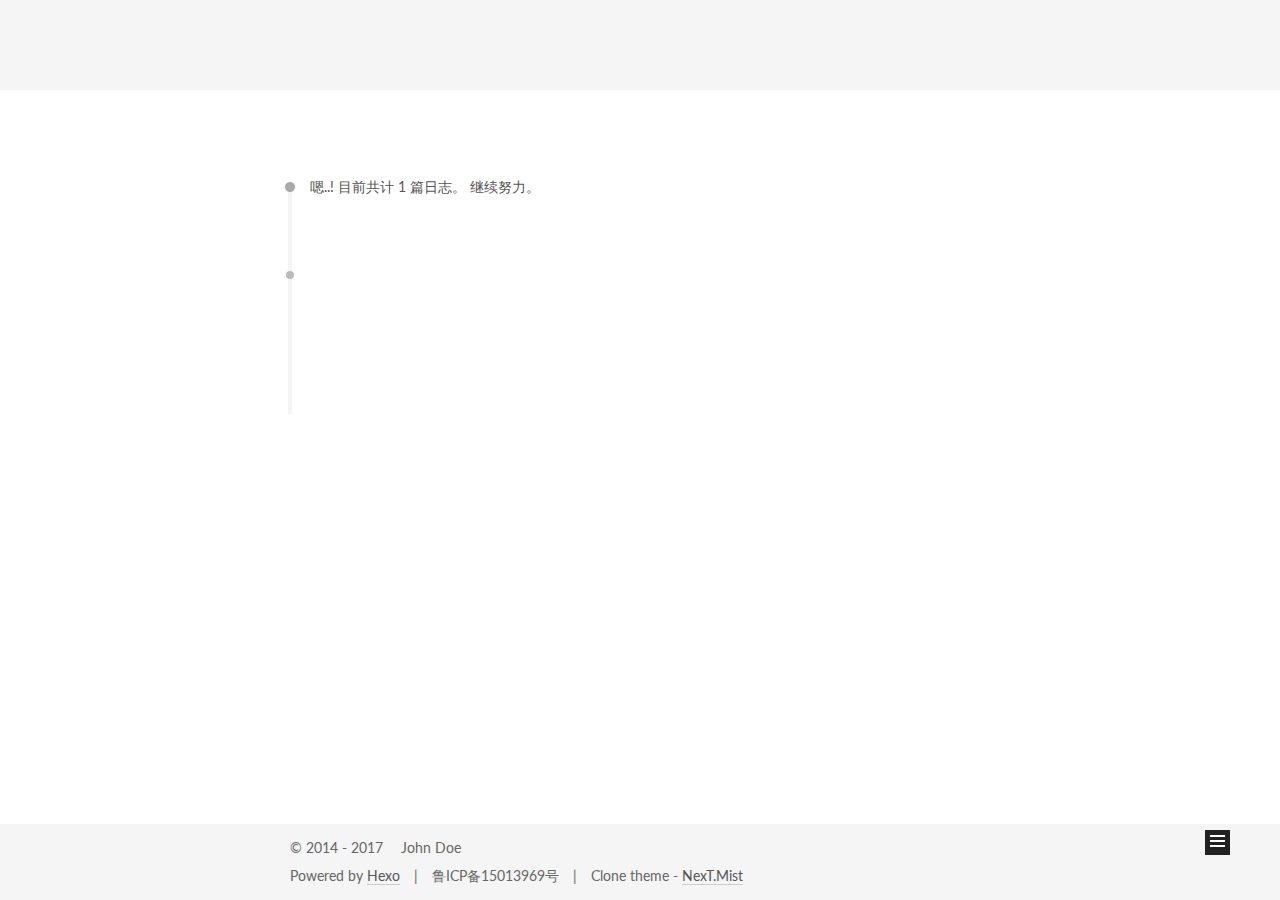
==== commit 818be2ee: "Site updated: 2017-08-05 23:59:43" ====
--- a/archives/index.html
+++ b/archives/index.html
@@ -88,6 +88,7 @@
 <meta property="og:title" content="Hexo">
 <meta property="og:url" content="http://yoursite.com/archives/index.html">
 <meta property="og:site_name" content="Hexo">
+<meta property="og:locale" content="zh-Hans">
 <meta name="twitter:card" content="summary">
 <meta name="twitter:title" content="Hexo">
 
@@ -107,10 +108,10 @@
   };
 </script>
 
-  <title> Archiv | Hexo </title>
+  <title> 归档 | Hexo </title>
 </head>
 
-<body itemscope itemtype="http://schema.org/WebPage" lang="">
+<body itemscope itemtype="http://schema.org/WebPage" lang="zh-Hans">
 
   
 
@@ -165,7 +166,7 @@
             
               <i class="menu-item-icon fa fa-fw fa-home"></i> <br />
             
-            Startseite
+            首页
           </a>
         </li>
       
@@ -175,7 +176,7 @@
             
               <i class="menu-item-icon fa fa-fw fa-archive"></i> <br />
             
-            Archiv
+            归档
           </a>
         </li>
       
@@ -185,7 +186,7 @@
             
               <i class="menu-item-icon fa fa-fw fa-tags"></i> <br />
             
-            Tags
+            标签
           </a>
         </li>
       
@@ -195,7 +196,7 @@
             
               <i class="menu-item-icon fa fa-fw fa-user"></i> <br />
             
-            Über
+            关于
           </a>
         </li>
       
@@ -235,7 +236,7 @@
       
         
       
-      Öhm..! Ein Artikel. Bleib dran.
+      嗯..! 目前共计 1 篇日志。 继续努力。
     </span>
 
     
@@ -325,7 +326,7 @@
           <div class="site-state-item site-state-posts">
             <a href="/archives">
               <span class="site-state-item-count">1</span>
-              <span class="site-state-item-name">Artikel</span>
+              <span class="site-state-item-name">日志</span>
             </a>
           </div>
 
@@ -372,7 +373,7 @@
 </div>
 
 <div class="powered-by">
-  Erstellt mit  <a class="theme-link" href="http://hexo.io">Hexo</a>
+  Powered by <a class="theme-link" href="http://hexo.io">Hexo</a>
 </div>
 
 <div class="powered-by">
@@ -380,7 +381,7 @@
 </div>
 
 <div class="theme-info">
-  Theme -
+  Clone theme -
   <a class="theme-link" href="https://github.com/iissnan/hexo-theme-next/">
     NexT.Mist
   </a>
--- a/css/main.css
+++ b/css/main.css
@@ -1548,7 +1548,7 @@
   width: 4px;
   height: 4px;
   border-radius: 50%;
-  background: #ff8253;
+  background: #ad7d88;
 }
 .links-of-blogroll {
   font-size: 13px;
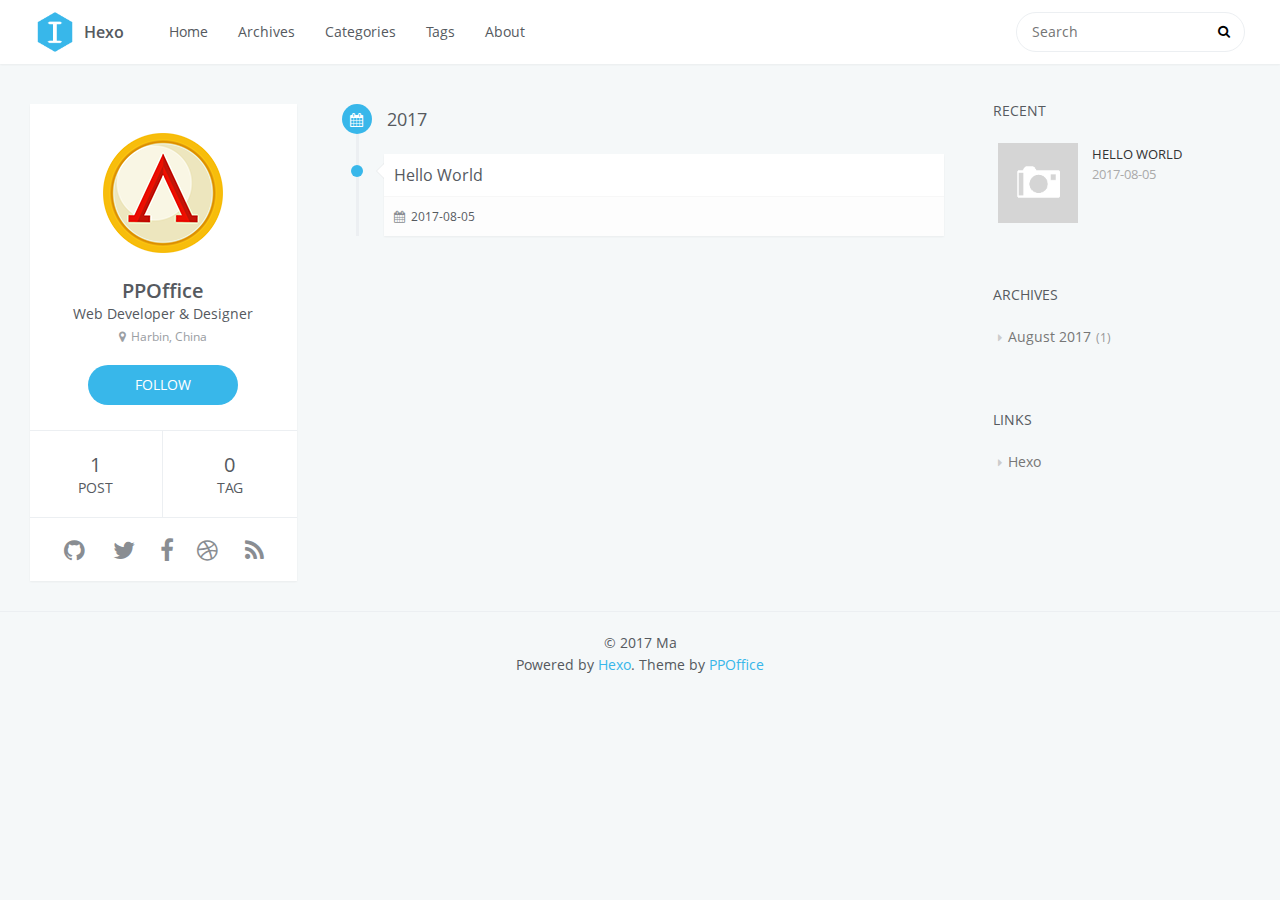
==== commit fa6ce54b: "Site updated: 2017-08-06 19:13:43" ====
--- a/archives/index.html
+++ b/archives/index.html
@@ -1,618 +1,363 @@
-<!doctype html>
-
-
-
-  
-
-
-<html class="theme-next mist use-motion">
+<!DOCTYPE html>
+<html lang=zh>
 <head>
-  <meta charset="UTF-8"/>
-<meta http-equiv="X-UA-Compatible" content="IE=edge,chrome=1" />
-<meta name="viewport" content="width=device-width, initial-scale=1, maximum-scale=1"/>
-
-
-
-<meta http-equiv="Cache-Control" content="no-transform" />
-<meta http-equiv="Cache-Control" content="no-siteapp" />
-
-
-
-
-
-
-
-
-
-
-
-
-  
-  
-    
-  
-  <link href="//cdn.bootcss.com/fancybox/2.1.5/jquery.fancybox.min.css" rel="stylesheet" type="text/css" />
-
-
-
-
-  
-  
-  
-  
-
-  
-    
-    
-  
-
-  
-
-  
-
-  
-
-  
-
-  
-    
-    
-    <link href="//fonts.googleapis.com/css?family=Lato:300,300italic,400,400italic,700,700italic&subset=latin,latin-ext" rel="stylesheet" type="text/css">
-  
-
-
-
-
-
-
-  
-
-<link href="//cdn.bootcss.com/font-awesome/4.6.2/css/font-awesome.min.css" rel="stylesheet" type="text/css" />
-
-<link href="/css/main.css?v=5.0.1" rel="stylesheet" type="text/css" />
-
-
-
-
-
-
-
-
-
-
-
-
-
-
-<meta property="og:type" content="website">
+    <meta charset="utf-8">
+    
+    <title>Archive | Hexo</title>
+    <meta name="viewport" content="width=device-width, initial-scale=1, maximum-scale=1" />
+    <meta property="og:type" content="website">
 <meta property="og:title" content="Hexo">
-<meta property="og:url" content="http://yoursite.com/archives/index.html">
+<meta property="og:url" content="http://blog.haohuomai.com/archives/index.html">
 <meta property="og:site_name" content="Hexo">
 <meta property="og:locale" content="zh-Hans">
 <meta name="twitter:card" content="summary">
 <meta name="twitter:title" content="Hexo">
-
-
-
-<script type="text/javascript" id="hexo.configuration">
-  var NexT = window.NexT || {};
-  var CONFIG = {
-    scheme: 'Mist',
-    sidebar: {"position":"left","display":"hide"},
-    fancybox: true,
-    motion: true,
-    duoshuo: {
-      userId: 0,
-      author: 'xirong'
-    }
-  };
+    
+
+    
+        <link rel="alternate" href="/" title="Hexo" type="application/atom+xml" />
+    
+
+    
+
+    <link rel="stylesheet" href="/libs/font-awesome/css/font-awesome.min.css">
+    <link rel="stylesheet" href="/libs/open-sans/styles.css">
+    <link rel="stylesheet" href="/libs/source-code-pro/styles.css">
+
+    <link rel="stylesheet" href="/css/style.css">
+
+    <script src="/libs/jquery/2.1.3/jquery.min.js"></script>
+    
+    
+        <link rel="stylesheet" href="/libs/lightgallery/css/lightgallery.min.css">
+    
+    
+        <link rel="stylesheet" href="/libs/justified-gallery/justifiedGallery.min.css">
+    
+    
+    
+    
+
+
+</head>
+
+<body>
+    <div id="container">
+        <header id="header">
+    <div id="header-main" class="header-inner">
+        <div class="outer">
+            <a href="/" id="logo">
+                <i class="logo"></i>
+                <span class="site-title">Hexo</span>
+            </a>
+            <nav id="main-nav">
+                
+                    <a class="main-nav-link" href="/.">Home</a>
+                
+                    <a class="main-nav-link" href="/archives">Archives</a>
+                
+                    <a class="main-nav-link" href="/categories">Categories</a>
+                
+                    <a class="main-nav-link" href="/tags">Tags</a>
+                
+                    <a class="main-nav-link" href="/about">About</a>
+                
+            </nav>
+            
+                
+                <nav id="sub-nav">
+                    <div class="profile" id="profile-nav">
+                        <a id="profile-anchor" href="javascript:;">
+                            <img class="avatar" src="/css/images/avatar.png" />
+                            <i class="fa fa-caret-down"></i>
+                        </a>
+                    </div>
+                </nav>
+            
+            <div id="search-form-wrap">
+
+    <form class="search-form">
+        <input type="text" class="ins-search-input search-form-input" placeholder="Search" />
+        <button type="submit" class="search-form-submit"></button>
+    </form>
+    <div class="ins-search">
+    <div class="ins-search-mask"></div>
+    <div class="ins-search-container">
+        <div class="ins-input-wrapper">
+            <input type="text" class="ins-search-input" placeholder="Type something..." />
+            <span class="ins-close ins-selectable"><i class="fa fa-times-circle"></i></span>
+        </div>
+        <div class="ins-section-wrapper">
+            <div class="ins-section-container"></div>
+        </div>
+    </div>
+</div>
+<script>
+(function (window) {
+    var INSIGHT_CONFIG = {
+        TRANSLATION: {
+            POSTS: 'Posts',
+            PAGES: 'Pages',
+            CATEGORIES: 'Categories',
+            TAGS: 'Tags',
+            UNTITLED: '(Untitled)',
+        },
+        ROOT_URL: '/',
+        CONTENT_URL: '/content.json',
+    };
+    window.INSIGHT_CONFIG = INSIGHT_CONFIG;
+})(window);
 </script>
-
-  <title> 归档 | Hexo </title>
-</head>
-
-<body itemscope itemtype="http://schema.org/WebPage" lang="zh-Hans">
-
-  
-
-
-
-
-
-
-
-
-
-
-  
-  
-    
-  
-
-  <div class="container one-collumn sidebar-position-left  page-archive  ">
-    <div class="headband"></div>
-
-    <header id="header" class="header" itemscope itemtype="http://schema.org/WPHeader">
-      <div class="header-inner"><div class="site-meta ">
-  
-
-  <div class="custom-logo-site-title">
-    <a href="/"  class="brand" rel="start">
-      <span class="logo-line-before"><i></i></span>
-      <span class="site-title">Hexo</span>
-      <span class="logo-line-after"><i></i></span>
-    </a>
-  </div>
-  <p class="site-subtitle"></p>
+<script src="/js/insight.js"></script>
+
 </div>
-
-<div class="site-nav-toggle">
-  <button>
-    <span class="btn-bar"></span>
-    <span class="btn-bar"></span>
-    <span class="btn-bar"></span>
-  </button>
+        </div>
+    </div>
+    <div id="main-nav-mobile" class="header-sub header-inner">
+        <table class="menu outer">
+            <tr>
+                
+                    <td><a class="main-nav-link" href="/.">Home</a></td>
+                
+                    <td><a class="main-nav-link" href="/archives">Archives</a></td>
+                
+                    <td><a class="main-nav-link" href="/categories">Categories</a></td>
+                
+                    <td><a class="main-nav-link" href="/tags">Tags</a></td>
+                
+                    <td><a class="main-nav-link" href="/about">About</a></td>
+                
+                <td>
+                    
+    <div class="search-form">
+        <input type="text" class="ins-search-input search-form-input" placeholder="Search" />
+    </div>
+
+                </td>
+            </tr>
+        </table>
+    </div>
+</header>
+
+        <div class="outer">
+            
+                
+
+<aside id="profile">
+    <div class="inner profile-inner">
+        <div class="base-info profile-block">
+            <img id="avatar" src="/css/images/avatar.png" />
+            <h2 id="name">PPOffice</h2>
+            <h3 id="title">Web Developer &amp; Designer</h3>
+            <span id="location"><i class="fa fa-map-marker"></i>Harbin, China</span>
+            <a id="follow" target="_blank" href="https://github.com/ppoffice/">FOLLOW</a>
+        </div>
+        <div class="article-info profile-block">
+            <div class="article-info-block">
+                1
+                <span>post</span>
+            </div>
+            <div class="article-info-block">
+                0
+                <span>tag</span>
+            </div>
+        </div>
+        
+        <div class="profile-block social-links">
+            <table>
+                <tr>
+                    
+                    
+                    <td>
+                        <a href="http://github.com/ppoffice/hexo-theme-icarus" target="_blank" title="github" class=tooltip>
+                            <i class="fa fa-github"></i>
+                        </a>
+                    </td>
+                    
+                    <td>
+                        <a href="/" target="_blank" title="twitter" class=tooltip>
+                            <i class="fa fa-twitter"></i>
+                        </a>
+                    </td>
+                    
+                    <td>
+                        <a href="/" target="_blank" title="facebook" class=tooltip>
+                            <i class="fa fa-facebook"></i>
+                        </a>
+                    </td>
+                    
+                    <td>
+                        <a href="/" target="_blank" title="dribbble" class=tooltip>
+                            <i class="fa fa-dribbble"></i>
+                        </a>
+                    </td>
+                    
+                    <td>
+                        <a href="/" target="_blank" title="rss" class=tooltip>
+                            <i class="fa fa-rss"></i>
+                        </a>
+                    </td>
+                    
+                </tr>
+            </table>
+        </div>
+        
+    </div>
+</aside>
+
+            
+            <section id="main"><div class="timeline timeline-wrap">
+    
+            <div class="timeline-row timeline-row-major">
+                <span class="node"><i class="fa fa-calendar"></i></span>
+                <h1 class="title">2017</h1>
+            </div>
+        
+        <div class="timeline-row">
+            <span class="node"></span>
+            <div class="content">
+                
+    
+        <h1 itemprop="name">
+            <a class="timeline-article-title" href="/2017/08/05/hello-world/">Hello World</a>
+        </h1>
+    
+
+                <div class="article-meta">
+                    
+    <div class="article-date">
+        <i class="fa fa-calendar"></i>
+        <a href="/2017/08/05/hello-world/">
+            <time datetime="2017-08-05T14:32:16.063Z" itemprop="datePublished">2017-08-05</time>
+        </a>
+    </div>
+
+
+                    
+                    
+                </div>
+            </div>
+        </div>
+    
 </div>
-
-<nav class="site-nav">
-  
-
-  
-    <ul id="menu" class="menu">
-      
-        
-        <li class="menu-item menu-item-home">
-          <a href="/" rel="section">
-            
-              <i class="menu-item-icon fa fa-fw fa-home"></i> <br />
-            
-            首页
-          </a>
-        </li>
-      
-        
-        <li class="menu-item menu-item-archives">
-          <a href="/archives" rel="section">
-            
-              <i class="menu-item-icon fa fa-fw fa-archive"></i> <br />
-            
-            归档
-          </a>
-        </li>
-      
-        
-        <li class="menu-item menu-item-tags">
-          <a href="/tags" rel="section">
-            
-              <i class="menu-item-icon fa fa-fw fa-tags"></i> <br />
-            
-            标签
-          </a>
-        </li>
-      
-        
-        <li class="menu-item menu-item-about">
-          <a href="/about" rel="section">
-            
-              <i class="menu-item-icon fa fa-fw fa-user"></i> <br />
-            
-            关于
-          </a>
-        </li>
-      
-        
-        <li class="menu-item menu-item-commonweal">
-          <a href="/404.html" rel="section">
-            
-              <i class="menu-item-icon fa fa-fw fa-heartbeat"></i> <br />
-            
-            公益404
-          </a>
-        </li>
-      
-
-      
-    </ul>
-  
-
-  
-</nav>
-
- </div>
-    </header>
-
-    <main id="main" class="main">
-      <div class="main-inner">
-        <div class="content-wrap">
-          <div id="content" class="content">
-            
-
-  <section id="posts" class="posts-collapse">
-    <span class="archive-move-on"></span>
-
-    <span class="archive-page-counter">
-      
-      
-      
-        
-      
-      嗯..! 目前共计 1 篇日志。 继续努力。
-    </span>
-
-    
-
-      
-      
-      
-
-      
-        
-        <div class="collection-title">
-          <h2 class="archive-year motion-element" id="archive-year-2017">2017</h2>
-        </div>
-      
-      
-
-      
-
-  <article class="post post-type-normal" itemscope itemtype="http://schema.org/Article">
-    <header class="post-header">
-
-      <h1 class="post-title">
-        
-            <a class="post-title-link" href="/2017/08/05/hello-world/" itemprop="url">
-              
-                <span itemprop="name">Hello World</span>
-              
-            </a>
-        
-      </h1>
-
-      <div class="post-meta">
-        <time class="post-time" itemprop="dateCreated"
-              datetime="2017-08-05T22:32:16+08:00"
-              content="2017-08-05" >
-          08-05
-        </time>
-      </div>
-
-    </header>
-  </article>
-
-
-
-    
-
-  </section>
-
-  
-
-
-
-          </div>
-          
-
-
-          
-
-        </div>
-        
-          
-  
-  <div class="sidebar-toggle">
-    <div class="sidebar-toggle-line-wrap">
-      <span class="sidebar-toggle-line sidebar-toggle-line-first"></span>
-      <span class="sidebar-toggle-line sidebar-toggle-line-middle"></span>
-      <span class="sidebar-toggle-line sidebar-toggle-line-last"></span>
-    </div>
-  </div>
-
-  <aside id="sidebar" class="sidebar">
-    <div class="sidebar-inner">
-
-      
-
-      
-
-      <section class="site-overview sidebar-panel  sidebar-panel-active ">
-        <div class="site-author motion-element" itemprop="author" itemscope itemtype="http://schema.org/Person">
-          <img class="site-author-image" itemprop="image"
-               src="/uploads/xirong.jpg"
-               alt="John Doe" />
-          <p class="site-author-name" itemprop="name">John Doe</p>
-          <p class="site-description motion-element" itemprop="description"></p>
-        </div>
-        <nav class="site-state motion-element">
-          <div class="site-state-item site-state-posts">
-            <a href="/archives">
-              <span class="site-state-item-count">1</span>
-              <span class="site-state-item-name">日志</span>
-            </a>
-          </div>
-
-          
-
-          
-
-        </nav>
-
-        
-
-        <div class="links-of-author motion-element">
-          
-        </div>
-
-        
-        
-
-        
-        
-
-      </section>
-
-      
-
-    </div>
-  </aside>
-
-
-        
-      </div>
-    </main>
-
-    <footer id="footer" class="footer">
-      <div class="footer-inner">
-        <div class="copyright" >
-  
-  &copy;  2014 - 
-  <span itemprop="copyrightYear">2017</span>
-  <span class="with-love">
-    <i class="fa fa-heart"></i>
-  </span>
-  <span class="author" itemprop="copyrightHolder">John Doe</span>
-</div>
-
-<div class="powered-by">
-  Powered by <a class="theme-link" href="http://hexo.io">Hexo</a>
-</div>
-
-<div class="powered-by">
-   鲁ICP备15013969号
-</div>
-
-<div class="theme-info">
-  Clone theme -
-  <a class="theme-link" href="https://github.com/iissnan/hexo-theme-next/">
-    NexT.Mist
-  </a>
-</div>
-
-        
-
-<div class="busuanzi-count">
-
-  <script async src="https://dn-lbstatics.qbox.me/busuanzi/2.3/busuanzi.pure.mini.js"></script>
-
-  
-
-  
-  
-</div>
-
-
-
-        
-      </div>
-    </footer>
-
-    <div class="back-to-top">
-      <i class="fa fa-arrow-up"></i>
-    </div>
-  </div>
-
-  
-
-<script type="text/javascript">
-  if (Object.prototype.toString.call(window.Promise) !== '[object Function]') {
-    window.Promise = null;
-  }
+</section>
+            
+                
+<aside id="sidebar">
+   
+        
+    <div class="widget-wrap">
+        <h3 class="widget-title">recent</h3>
+        <div class="widget">
+            <ul id="recent-post" class="">
+                
+                    <li>
+                        
+                        <div class="item-thumbnail">
+                            <a href="/2017/08/05/hello-world/" class="thumbnail">
+    
+    
+        <span class="thumbnail-image thumbnail-none"></span>
+    
+</a>
+
+                        </div>
+                        
+                        <div class="item-inner">
+                            <p class="item-category"></p>
+                            <p class="item-title"><a href="/2017/08/05/hello-world/" class="title">Hello World</a></p>
+                            <p class="item-date"><time datetime="2017-08-05T14:32:16.063Z" itemprop="datePublished">2017-08-05</time></p>
+                        </div>
+                    </li>
+                
+            </ul>
+        </div>
+    </div>
+
+    
+        
+    
+        
+    <div class="widget-wrap">
+        <h3 class="widget-title">archives</h3>
+        <div class="widget">
+            <ul class="archive-list"><li class="archive-list-item"><a class="archive-list-link" href="/archives/2017/08/">August 2017</a><span class="archive-list-count">1</span></li></ul>
+        </div>
+    </div>
+
+    
+        
+    
+        
+    
+        
+    <div class="widget-wrap widget-list">
+        <h3 class="widget-title">links</h3>
+        <div class="widget">
+            <ul>
+                
+                    <li>
+                        <a href="http://hexo.io">Hexo</a>
+                    </li>
+                
+            </ul>
+        </div>
+    </div>
+
+
+    
+    <div id="toTop" class="fa fa-angle-up"></div>
+</aside>
+
+            
+        </div>
+        <footer id="footer">
+    <div class="outer">
+        <div id="footer-info" class="inner">
+            &copy; 2017 Ma<br>
+            Powered by <a href="http://hexo.io/" target="_blank">Hexo</a>. Theme by <a href="http://github.com/ppoffice">PPOffice</a>
+        </div>
+    </div>
+</footer>
+        
+    
+    <script>
+    var disqus_config = function () {
+        
+        this.page.identifier = '';
+    };
+    (function() { 
+        var d = document, s = d.createElement('script');  
+        s.src = '//' + 'hexo-theme-icarus' + '.disqus.com/count.js';
+        s.setAttribute('data-timestamp', +new Date());
+        (d.head || d.body).appendChild(s);
+    })();
 </script>
 
 
 
 
-
-
-
-
-
-  
-
-
-
-  
-  <script type="text/javascript" src="//cdn.bootcss.com/jquery/2.1.3/jquery.min.js"></script>
-
-  
-  <script type="text/javascript" src="//cdn.bootcss.com/fastclick/1.0.6/fastclick.min.js"></script>
-
-  
-  <script type="text/javascript" src="//cdn.bootcss.com/jquery_lazyload/1.9.7/jquery.lazyload.min.js"></script>
-
-  
-  <script type="text/javascript" src="//cdn.bootcss.com/velocity/1.2.3/velocity.min.js"></script>
-
-  
-  <script type="text/javascript" src="//cdn.bootcss.com/velocity/1.2.3/velocity.ui.min.js"></script>
-
-  
-  <script type="text/javascript" src="//cdn.bootcss.com/fancybox/2.1.5/jquery.fancybox.pack.js"></script>
-
-
-  
-
-
-  <script type="text/javascript" src="/js/src/utils.js?v=5.0.1"></script>
-
-  <script type="text/javascript" src="/js/src/motion.js?v=5.0.1"></script>
-
-
-
-  
-  
-
-  
-  
-    <script type="text/javascript" id="motion.page.archive">
-      $('.archive-year').velocity('transition.slideLeftIn');
-    </script>
-  
-
-
-  
-
-
-  <script type="text/javascript" src="/js/src/bootstrap.js?v=5.0.1"></script>
-
-
-
-  
-
-
-
-  
-
-
-
-  
-  
-  
-  <script type="text/x-mathjax-config">
-    MathJax.Hub.Config({
-      tex2jax: {
-        inlineMath: [ ['$','$'], ["\\(","\\)"]  ],
-        processEscapes: true,
-        skipTags: ['script', 'noscript', 'style', 'textarea', 'pre', 'code']
-      }
-    });
-  </script>
-
-  <script type="text/x-mathjax-config">
-    MathJax.Hub.Queue(function() {
-      var all = MathJax.Hub.getAllJax(), i;
-      for (i=0; i < all.length; i += 1) {
-        all[i].SourceElement().parentNode.className += ' has-jax';
-      }
-    });
-  </script>
-  <script type="text/javascript" src="//cdn.mathjax.org/mathjax/latest/MathJax.js?config=TeX-AMS-MML_HTMLorMML"></script>
-
-
-  
-
-  
-  <script src="https://cdn1.lncld.net/static/js/av-core-mini-0.6.1.js"></script>
-  <script>AV.initialize("HfEUHBkxIxPKFFWsM8E29K81-gzGzoHsz", "j8gTHCF5cxmeGRbV0QIujeUw");</script>
-  <script>
-    function showTime(Counter) {
-      var query = new AV.Query(Counter);
-      var entries = [];
-      var $visitors = $(".leancloud_visitors");
-
-      $visitors.each(function () {
-        entries.push( $(this).attr("id").trim() );
-      });
-
-      query.containedIn('url', entries);
-      query.find()
-        .done(function (results) {
-          var COUNT_CONTAINER_REF = '.leancloud-visitors-count';
-
-          if (results.length === 0) {
-            $visitors.find(COUNT_CONTAINER_REF).text(0);
-            return;
-          }
-
-          for (var i = 0; i < results.length; i++) {
-            var item = results[i];
-            var url = item.get('url');
-            var time = item.get('time');
-            var element = document.getElementById(url);
-
-            $(element).find(COUNT_CONTAINER_REF).text(time);
-          }
-        })
-        .fail(function (object, error) {
-          console.log("Error: " + error.code + " " + error.message);
-        });
-    }
-
-    function addCount(Counter) {
-      var $visitors = $(".leancloud_visitors");
-      var url = $visitors.attr('id').trim();
-      var title = $visitors.attr('data-flag-title').trim();
-      var query = new AV.Query(Counter);
-
-      query.equalTo("url", url);
-      query.find({
-        success: function(results) {
-          if (results.length > 0) {
-            var counter = results[0];
-            counter.fetchWhenSave(true);
-            counter.increment("time");
-            counter.save(null, {
-              success: function(counter) {
-                var $element = $(document.getElementById(url));
-                $element.find('.leancloud-visitors-count').text(counter.get('time'));
-              },
-              error: function(counter, error) {
-                console.log('Failed to save Visitor num, with error message: ' + error.message);
-              }
-            });
-          } else {
-            var newcounter = new Counter();
-            /* Set ACL */
-            var acl = new AV.ACL();
-            acl.setPublicReadAccess(true);
-            acl.setPublicWriteAccess(true);
-            newcounter.setACL(acl);
-            /* End Set ACL */
-            newcounter.set("title", title);
-            newcounter.set("url", url);
-            newcounter.set("time", 1);
-            newcounter.save(null, {
-              success: function(newcounter) {
-                var $element = $(document.getElementById(url));
-                $element.find('.leancloud-visitors-count').text(newcounter.get('time'));
-              },
-              error: function(newcounter, error) {
-                console.log('Failed to create');
-              }
-            });
-          }
-        },
-        error: function(error) {
-          console.log('Error:' + error.code + " " + error.message);
-        }
-      });
-    }
-
-    $(function() {
-      var Counter = AV.Object.extend("Counter");
-      if ($('.leancloud_visitors').length == 1) {
-        addCount(Counter);
-      } else if ($('.post-title-link').length > 1) {
-        showTime(Counter);
-      }
-    });
-  </script>
-
-
-
-  
-<script type="text/javascript" async src="//push.zhanzhang.baidu.com/push.js">
-</script>
-
-
+    
+        <script src="/libs/lightgallery/js/lightgallery.min.js"></script>
+        <script src="/libs/lightgallery/js/lg-thumbnail.min.js"></script>
+        <script src="/libs/lightgallery/js/lg-pager.min.js"></script>
+        <script src="/libs/lightgallery/js/lg-autoplay.min.js"></script>
+        <script src="/libs/lightgallery/js/lg-fullscreen.min.js"></script>
+        <script src="/libs/lightgallery/js/lg-zoom.min.js"></script>
+        <script src="/libs/lightgallery/js/lg-hash.min.js"></script>
+        <script src="/libs/lightgallery/js/lg-share.min.js"></script>
+        <script src="/libs/lightgallery/js/lg-video.min.js"></script>
+    
+    
+        <script src="/libs/justified-gallery/jquery.justifiedGallery.min.js"></script>
+    
+    
+
+
+
+<!-- Custom Scripts -->
+<script src="/js/main.js"></script>
+
+    </div>
 </body>
-</html>
+</html>--- a/libs/open-sans/styles.css
+++ b/libs/open-sans/styles.css
@@ -0,0 +1,168 @@
+/* cyrillic-ext */
+@font-face {
+    font-family: 'Open Sans';
+    font-style: normal;
+    font-weight: 400;
+    src: local('Open Sans'), local('OpenSans'), url(fonts/K88pR3goAWT7BTt32Z01mxJtnKITppOI_IvcXXDNrsc.woff2) format('woff2');
+    unicode-range: U+0460-052F, U+20B4, U+2DE0-2DFF, U+A640-A69F;
+}
+/* cyrillic */
+@font-face {
+    font-family: 'Open Sans';
+    font-style: normal;
+    font-weight: 400;
+    src: local('Open Sans'), local('OpenSans'), url(fonts/RjgO7rYTmqiVp7vzi-Q5URJtnKITppOI_IvcXXDNrsc.woff2) format('woff2');
+    unicode-range: U+0400-045F, U+0490-0491, U+04B0-04B1, U+2116;
+}
+/* greek-ext */
+@font-face {
+    font-family: 'Open Sans';
+    font-style: normal;
+    font-weight: 400;
+    src: local('Open Sans'), local('OpenSans'), url(fonts/LWCjsQkB6EMdfHrEVqA1KRJtnKITppOI_IvcXXDNrsc.woff2) format('woff2');
+    unicode-range: U+1F00-1FFF;
+}
+/* greek */
+@font-face {
+    font-family: 'Open Sans';
+    font-style: normal;
+    font-weight: 400;
+    src: local('Open Sans'), local('OpenSans'), url(fonts/xozscpT2726on7jbcb_pAhJtnKITppOI_IvcXXDNrsc.woff2) format('woff2');
+    unicode-range: U+0370-03FF;
+}
+/* vietnamese */
+@font-face {
+    font-family: 'Open Sans';
+    font-style: normal;
+    font-weight: 400;
+    src: local('Open Sans'), local('OpenSans'), url(fonts/59ZRklaO5bWGqF5A9baEERJtnKITppOI_IvcXXDNrsc.woff2) format('woff2');
+    unicode-range: U+0102-0103, U+1EA0-1EF1, U+20AB;
+}
+/* latin-ext */
+@font-face {
+    font-family: 'Open Sans';
+    font-style: normal;
+    font-weight: 400;
+    src: local('Open Sans'), local('OpenSans'), url(fonts/u-WUoqrET9fUeobQW7jkRRJtnKITppOI_IvcXXDNrsc.woff2) format('woff2');
+    unicode-range: U+0100-024F, U+1E00-1EFF, U+20A0-20AB, U+20AD-20CF, U+2C60-2C7F, U+A720-A7FF;
+}
+/* latin */
+@font-face {
+    font-family: 'Open Sans';
+    font-style: normal;
+    font-weight: 400;
+    src: local('Open Sans'), local('OpenSans'), url(fonts/cJZKeOuBrn4kERxqtaUH3VtXRa8TVwTICgirnJhmVJw.woff2) format('woff2');
+    unicode-range: U+0000-00FF, U+0131, U+0152-0153, U+02C6, U+02DA, U+02DC, U+2000-206F, U+2074, U+20AC, U+2212, U+2215, U+E0FF, U+EFFD, U+F000;
+}
+/* cyrillic-ext */
+@font-face {
+    font-family: 'Open Sans';
+    font-style: normal;
+    font-weight: 600;
+    src: local('Open Sans Semibold'), local('OpenSans-Semibold'), url(fonts/MTP_ySUJH_bn48VBG8sNSq-j2U0lmluP9RWlSytm3ho.woff2) format('woff2');
+    unicode-range: U+0460-052F, U+20B4, U+2DE0-2DFF, U+A640-A69F;
+}
+/* cyrillic */
+@font-face {
+    font-family: 'Open Sans';
+    font-style: normal;
+    font-weight: 600;
+    src: local('Open Sans Semibold'), local('OpenSans-Semibold'), url(fonts/MTP_ySUJH_bn48VBG8sNSpX5f-9o1vgP2EXwfjgl7AY.woff2) format('woff2');
+    unicode-range: U+0400-045F, U+0490-0491, U+04B0-04B1, U+2116;
+}
+/* greek-ext */
+@font-face {
+    font-family: 'Open Sans';
+    font-style: normal;
+    font-weight: 600;
+    src: local('Open Sans Semibold'), local('OpenSans-Semibold'), url(fonts/MTP_ySUJH_bn48VBG8sNShWV49_lSm1NYrwo-zkhivY.woff2) format('woff2');
+    unicode-range: U+1F00-1FFF;
+}
+/* greek */
+@font-face {
+    font-family: 'Open Sans';
+    font-style: normal;
+    font-weight: 600;
+    src: local('Open Sans Semibold'), local('OpenSans-Semibold'), url(fonts/MTP_ySUJH_bn48VBG8sNSqaRobkAwv3vxw3jMhVENGA.woff2) format('woff2');
+    unicode-range: U+0370-03FF;
+}
+/* vietnamese */
+@font-face {
+    font-family: 'Open Sans';
+    font-style: normal;
+    font-weight: 600;
+    src: local('Open Sans Semibold'), local('OpenSans-Semibold'), url(fonts/MTP_ySUJH_bn48VBG8sNSv8zf_FOSsgRmwsS7Aa9k2w.woff2) format('woff2');
+    unicode-range: U+0102-0103, U+1EA0-1EF1, U+20AB;
+}
+/* latin-ext */
+@font-face {
+    font-family: 'Open Sans';
+    font-style: normal;
+    font-weight: 600;
+    src: local('Open Sans Semibold'), local('OpenSans-Semibold'), url(fonts/MTP_ySUJH_bn48VBG8sNSj0LW-43aMEzIO6XUTLjad8.woff2) format('woff2');
+    unicode-range: U+0100-024F, U+1E00-1EFF, U+20A0-20AB, U+20AD-20CF, U+2C60-2C7F, U+A720-A7FF;
+}
+/* latin */
+@font-face {
+    font-family: 'Open Sans';
+    font-style: normal;
+    font-weight: 600;
+    src: local('Open Sans Semibold'), local('OpenSans-Semibold'), url(fonts/MTP_ySUJH_bn48VBG8sNSugdm0LZdjqr5-oayXSOefg.woff2) format('woff2');
+    unicode-range: U+0000-00FF, U+0131, U+0152-0153, U+02C6, U+02DA, U+02DC, U+2000-206F, U+2074, U+20AC, U+2212, U+2215, U+E0FF, U+EFFD, U+F000;
+}
+/* cyrillic-ext */
+@font-face {
+    font-family: 'Open Sans';
+    font-style: italic;
+    font-weight: 400;
+    src: local('Open Sans Italic'), local('OpenSans-Italic'), url(fonts/xjAJXh38I15wypJXxuGMBjTOQ_MqJVwkKsUn0wKzc2I.woff2) format('woff2');
+    unicode-range: U+0460-052F, U+20B4, U+2DE0-2DFF, U+A640-A69F;
+}
+/* cyrillic */
+@font-face {
+    font-family: 'Open Sans';
+    font-style: italic;
+    font-weight: 400;
+    src: local('Open Sans Italic'), local('OpenSans-Italic'), url(fonts/xjAJXh38I15wypJXxuGMBjUj_cnvWIuuBMVgbX098Mw.woff2) format('woff2');
+    unicode-range: U+0400-045F, U+0490-0491, U+04B0-04B1, U+2116;
+}
+/* greek-ext */
+@font-face {
+    font-family: 'Open Sans';
+    font-style: italic;
+    font-weight: 400;
+    src: local('Open Sans Italic'), local('OpenSans-Italic'), url(fonts/xjAJXh38I15wypJXxuGMBkbcKLIaa1LC45dFaAfauRA.woff2) format('woff2');
+    unicode-range: U+1F00-1FFF;
+}
+/* greek */
+@font-face {
+    font-family: 'Open Sans';
+    font-style: italic;
+    font-weight: 400;
+    src: local('Open Sans Italic'), local('OpenSans-Italic'), url(fonts/xjAJXh38I15wypJXxuGMBmo_sUJ8uO4YLWRInS22T3Y.woff2) format('woff2');
+    unicode-range: U+0370-03FF;
+}
+/* vietnamese */
+@font-face {
+    font-family: 'Open Sans';
+    font-style: italic;
+    font-weight: 400;
+    src: local('Open Sans Italic'), local('OpenSans-Italic'), url(fonts/xjAJXh38I15wypJXxuGMBr6up8jxqWt8HVA3mDhkV_0.woff2) format('woff2');
+    unicode-range: U+0102-0103, U+1EA0-1EF1, U+20AB;
+}
+/* latin-ext */
+@font-face {
+    font-family: 'Open Sans';
+    font-style: italic;
+    font-weight: 400;
+    src: local('Open Sans Italic'), local('OpenSans-Italic'), url(fonts/xjAJXh38I15wypJXxuGMBiYE0-AqJ3nfInTTiDXDjU4.woff2) format('woff2');
+    unicode-range: U+0100-024F, U+1E00-1EFF, U+20A0-20AB, U+20AD-20CF, U+2C60-2C7F, U+A720-A7FF;
+}
+/* latin */
+@font-face {
+    font-family: 'Open Sans';
+    font-style: italic;
+    font-weight: 400;
+    src: local('Open Sans Italic'), local('OpenSans-Italic'), url(fonts/xjAJXh38I15wypJXxuGMBo4P5ICox8Kq3LLUNMylGO4.woff2) format('woff2');
+    unicode-range: U+0000-00FF, U+0131, U+0152-0153, U+02C6, U+02DA, U+02DC, U+2000-206F, U+2074, U+20AC, U+2212, U+2215, U+E0FF, U+EFFD, U+F000;
+}--- a/libs/source-code-pro/styles.css
+++ b/libs/source-code-pro/styles.css
@@ -0,0 +1,16 @@
+/* latin-ext */
+@font-face {
+  font-family: 'Source Code Pro';
+  font-style: normal;
+  font-weight: 400;
+  src: local('Source Code Pro'), local('SourceCodePro-Regular'), url(fonts/mrl8jkM18OlOQN8JLgasDy2Q8seG17bfDXYR_jUsrzg.woff2) format('woff2');
+  unicode-range: U+0100-024F, U+1E00-1EFF, U+20A0-20AB, U+20AD-20CF, U+2C60-2C7F, U+A720-A7FF;
+}
+/* latin */
+@font-face {
+  font-family: 'Source Code Pro';
+  font-style: normal;
+  font-weight: 400;
+  src: local('Source Code Pro'), local('SourceCodePro-Regular'), url(fonts/mrl8jkM18OlOQN8JLgasD9V_2ngZ8dMf8fLgjYEouxg.woff2) format('woff2');
+  unicode-range: U+0000-00FF, U+0131, U+0152-0153, U+02C6, U+02DA, U+02DC, U+2000-206F, U+2074, U+20AC, U+2212, U+2215, U+E0FF, U+EFFD, U+F000;
+}--- a/css/style.css
+++ b/css/style.css
@@ -0,0 +1,2184 @@
+body {
+  width: 100%;
+}
+body:before,
+body:after {
+  content: "";
+  display: table;
+}
+body:after {
+  clear: both;
+}
+html,
+body,
+div,
+span,
+applet,
+object,
+iframe,
+h1,
+h2,
+h3,
+h4,
+h5,
+h6,
+p,
+blockquote,
+pre,
+a,
+abbr,
+acronym,
+address,
+big,
+cite,
+code,
+del,
+dfn,
+em,
+img,
+ins,
+kbd,
+q,
+s,
+samp,
+small,
+strike,
+strong,
+sub,
+sup,
+tt,
+var,
+dl,
+dt,
+dd,
+ol,
+ul,
+li,
+fieldset,
+form,
+label,
+legend,
+table,
+caption,
+tbody,
+tfoot,
+thead,
+tr,
+th,
+td {
+  margin: 0;
+  padding: 0;
+  border: 0;
+  outline: 0;
+  font-weight: inherit;
+  font-style: inherit;
+  font-family: inherit;
+  font-size: 100%;
+  vertical-align: baseline;
+}
+body {
+  line-height: 1;
+  color: #000;
+  background: #fff;
+}
+ol,
+ul {
+  list-style: none;
+}
+table {
+  border-collapse: separate;
+  border-spacing: 0;
+  vertical-align: middle;
+}
+caption,
+th,
+td {
+  text-align: left;
+  font-weight: normal;
+  vertical-align: middle;
+}
+a img {
+  border: none;
+}
+input,
+button {
+  margin: 0;
+  padding: 0;
+}
+input::-moz-focus-inner,
+button::-moz-focus-inner {
+  border: 0;
+  padding: 0;
+}
+html,
+body,
+#container {
+  height: 100%;
+}
+body {
+  color: #565a5f;
+  background: #f5f8f9;
+  font: 14px "open sans", "Helvetica Neue", "Microsoft Yahei", Helvetica, Arial, sans-serif;
+  -webkit-text-size-adjust: 100%;
+}
+a {
+  color: #38b7ea;
+  text-decoration: none;
+}
+a:visited {
+  color: #38b7ea;
+}
+code {
+  margin: 0 2px;
+  color: #e96900;
+  padding: 3px 5px;
+  font-size: 0.9em;
+  border-radius: 2px;
+  font-family: "Source Code Pro", Consolas, Monaco, Menlo, Consolas, monospace;
+  background-color: #f8f8f8;
+}
+.outer {
+  max-width: 1320px;
+  margin: 0 auto;
+  padding: 0 20px;
+}
+.outer:before,
+.outer:after {
+  content: "";
+  display: table;
+}
+.outer:after {
+  clear: both;
+}
+@media screen and (max-width: 559px) {
+  .outer {
+    padding: 0;
+  }
+}
+.left,
+.alignleft {
+  float: left;
+}
+.right,
+.alignright {
+  float: right;
+}
+.clear {
+  clear: both;
+}
+.logo {
+  width: 40px;
+  height: 40px;
+  background-repeat: no-repeat;
+  background-image: url("images/logo.png");
+  -webkit-background-size: 40px 40px;
+  -moz-background-size: 40px 40px;
+  background-size: 40px 40px;
+}
+#container {
+  position: relative;
+}
+#container > .outer {
+  margin-bottom: 30px;
+}
+@media screen and (min-width: 1200px) {
+  #main {
+    display: inline;
+    float: left;
+    width: 52.307692307692314%;
+    margin: 0 0.769230769230769%;
+  }
+}
+@media screen and (min-width: 800px) and (max-width: 1199px) {
+  #main {
+    display: inline;
+    float: left;
+    width: 67.6923076923077%;
+    margin: 0 0.769230769230769%;
+  }
+}
+@media screen and (min-width: 560px) and (max-width: 799px) {
+  #main {
+    width: 100%;
+  }
+}
+@media screen and (max-width: 559px) {
+  #main {
+    width: 100%;
+  }
+}
+.archive-article-header a,
+.layout-wrap-inner.tag-cloud a,
+.timeline-row .content h1 a,
+.archive-article-header a:visited,
+.layout-wrap-inner.tag-cloud a:visited,
+.timeline-row .content h1 a:visited {
+  color: #565a5f;
+  -webkit-transition: 0.2s ease;
+  -moz-transition: 0.2s ease;
+  -ms-transition: 0.2s ease;
+  transition: 0.2s ease;
+}
+.archive-article-header a:hover,
+.layout-wrap-inner.tag-cloud a:hover,
+.timeline-row .content h1 a:hover,
+.archive-article-header a:visited:hover,
+.layout-wrap-inner.tag-cloud a:visited:hover,
+.timeline-row .content h1 a:visited:hover {
+  color: #38b7ea;
+}
+.article-meta,
+.archive-year,
+.widget-title {
+  line-height: 1em;
+  text-decoration: none;
+  text-transform: uppercase;
+}
+#header,
+#profile .inner,
+.article-inner,
+#comments,
+.archive-article,
+.timeline-row .content,
+#toTop {
+  background: #fff;
+  -webkit-box-shadow: 0 1px 2px rgba(0,0,0,0.05);
+  box-shadow: 0 1px 2px rgba(0,0,0,0.05);
+}
+.article-entry h1,
+.widget h1 {
+  font-size: 2em;
+}
+.article-entry h2,
+.widget h2 {
+  font-size: 1.5em;
+}
+.article-entry h3,
+.widget h3 {
+  font-size: 1.3em;
+}
+.article-entry h4,
+.widget h4 {
+  font-size: 1.2em;
+}
+.article-entry h5,
+.widget h5 {
+  font-size: 1em;
+}
+.article-entry h6,
+.widget h6 {
+  font-size: 1em;
+  color: #999;
+}
+.article-entry hr,
+.widget hr {
+  border: 1px dashed #eceff2;
+}
+.article-entry strong,
+.widget strong {
+  font-weight: bold;
+}
+.article-entry em,
+.widget em,
+.article-entry cite,
+.widget cite {
+  font-style: italic;
+}
+.article-entry sup,
+.widget sup,
+.article-entry sub,
+.widget sub {
+  font-size: 0.75em;
+  line-height: 0;
+  position: relative;
+  vertical-align: baseline;
+}
+.article-entry sup,
+.widget sup {
+  top: -0.5em;
+}
+.article-entry sub,
+.widget sub {
+  bottom: -0.2em;
+}
+.article-entry small,
+.widget small {
+  font-size: 0.85em;
+}
+.article-entry acronym,
+.widget acronym,
+.article-entry abbr,
+.widget abbr {
+  border-bottom: 1px dotted;
+}
+.article-entry ul,
+.widget ul,
+.article-entry ol,
+.widget ol,
+.article-entry dl,
+.widget dl {
+  margin: 0 20px;
+  line-height: 1.6em;
+}
+.article-entry ul ul,
+.widget ul ul,
+.article-entry ol ul,
+.widget ol ul,
+.article-entry ul ol,
+.widget ul ol,
+.article-entry ol ol,
+.widget ol ol {
+  margin-top: 0;
+  margin-bottom: 0;
+}
+.article-entry ul,
+.widget ul {
+  list-style: disc;
+}
+.article-entry ol,
+.widget ol {
+  list-style: decimal;
+}
+.article-entry dt,
+.widget dt {
+  font-weight: bold;
+}
+#header {
+  background: #fff;
+  position: relative;
+}
+#header a,
+#header a:visited {
+  white-space: nowrap;
+  -webkit-transition: 0.2s ease;
+  -moz-transition: 0.2s ease;
+  -ms-transition: 0.2s ease;
+  transition: 0.2s ease;
+  color: #565a5f;
+}
+#header a:hover {
+  color: #38b7ea;
+}
+.header-inner #logo,
+#main-nav,
+#sub-nav,
+#search-form-wrap {
+  height: 40px;
+  line-height: 40px;
+  padding: 12px 15px;
+}
+.header-inner #logo,
+#main-nav {
+  float: left;
+}
+#sub-nav,
+#search-form-wrap {
+  float: right;
+}
+.header-inner {
+  height: 100%;
+  position: relative;
+}
+.header-inner #logo {
+  display: inline-block;
+}
+.header-inner #logo .logo {
+  margin-right: 5px;
+  display: inline-block;
+}
+.header-inner #logo .site-title {
+  font-size: 16px;
+  display: inline-block;
+  vertical-align: top;
+  font-weight: 600;
+}
+#header-title {
+  text-align: center;
+  height: 40px;
+  position: absolute;
+  top: 50%;
+  left: 0;
+  margin-top: -20px;
+}
+.header-sub {
+  border-top: 1px solid #eceff2;
+}
+.header-sub ul {
+  margin: 0 15px;
+}
+.header-sub ul:before,
+.header-sub ul:after {
+  content: "";
+  display: table;
+}
+.header-sub ul:after {
+  clear: both;
+}
+.header-sub ul li {
+  float: left;
+  margin: 0 10px;
+}
+.header-sub ul li a {
+  display: inline-block;
+  line-height: 48px;
+}
+.header-sub .main-nav-link {
+  display: inline-block;
+  line-height: 48px;
+}
+@media screen and (min-width: 560px) and (max-width: 799px) {
+  #header-sub {
+    display: none;
+  }
+}
+@media screen and (max-width: 559px) {
+  #header-sub {
+    display: none;
+  }
+}
+@media screen and (min-width: 560px) and (max-width: 799px) {
+  #main-nav {
+    display: none;
+  }
+}
+@media screen and (max-width: 559px) {
+  #main-nav {
+    display: none;
+  }
+}
+@media screen and (min-width: 800px) and (max-width: 1199px) {
+  #main-nav-mobile {
+    display: none;
+  }
+}
+@media screen and (min-width: 1200px) {
+  #main-nav-mobile {
+    display: none;
+  }
+}
+.nav-icon,
+.main-nav-link {
+  float: left;
+  display: block;
+  padding: 0 15px;
+}
+.nav-icon {
+  text-align: center;
+  font-size: 14px;
+  width: 14px;
+  height: 14px;
+  position: relative;
+  cursor: pointer;
+  height: 40px !important;
+  line-height: 40px !important;
+}
+.main-nav-link {
+  font-weight: 300;
+}
+@media screen and (min-width: 1200px) {
+  #sub-nav {
+    display: none;
+  }
+}
+#sub-nav #profile-nav #profile-anchor {
+  display: block;
+  height: 40px;
+  line-height: 40px;
+}
+#sub-nav #profile-nav #profile-anchor:before,
+#sub-nav #profile-nav #profile-anchor:after {
+  content: "";
+  display: table;
+}
+#sub-nav #profile-nav #profile-anchor:after {
+  clear: both;
+}
+#sub-nav #profile-nav .avatar,
+#sub-nav #profile-nav .fa {
+  float: left;
+}
+#sub-nav #profile-nav .avatar {
+  width: 40px;
+  height: 40px;
+  margin-right: 8px;
+}
+#sub-nav #profile-nav .fa {
+  line-height: 40px;
+}
+@media screen and (max-width: 559px) {
+  #search-form-wrap {
+    display: none;
+  }
+}
+#search-form-wrap .search-form {
+  position: relative;
+}
+#search-form-wrap .search-form .search-form-input {
+  width: 100%;
+  padding: 0 30px 0 15px;
+  line-height: 40px;
+  height: 40px !important;
+  border-radius: 21px;
+}
+#search-form-wrap .search-form .search-form-input::-webkit-search-results-decoration,
+#search-form-wrap .search-form .search-form-input::-webkit-search-cancel-button {
+  -webkit-appearance: none;
+}
+#search-form-wrap .search-form .search-form-submit {
+  top: 50%;
+  right: 15px;
+  border: none;
+  cursor: pointer;
+  margin-top: -7px;
+  background: none;
+  position: absolute;
+  font: 13px font-icon;
+  font-family: 'FontAwesome';
+}
+#search-form-wrap .search-form .search-form-submit:before {
+  content: '\f002';
+}
+#search-form-wrap .search-form .search-form-submit:hover,
+#search-form-wrap .search-form .search-form-submit:focus {
+  color: #777;
+}
+.search-form-input,
+.search-form-input.ins-search-input,
+.search-form-input.st-ui-search-input,
+.search-form-input.st-default-search-input {
+  -webkit-appearance: textarea;
+  -webkit-appearance: textarea;
+  -moz-appearance: textarea;
+  appearance: textarea;
+  padding: 0;
+  width: 200px;
+  -webkit-box-shadow: none;
+  box-shadow: none;
+  color: #565a5f;
+  -webkit-transition: 0.2s ease;
+  -moz-transition: 0.2s ease;
+  -ms-transition: 0.2s ease;
+  transition: 0.2s ease;
+  -webkit-box-sizing: border-box;
+  -moz-box-sizing: border-box;
+  box-sizing: border-box;
+  height: auto !important;
+  line-height: 1.6em;
+  outline: none !important;
+  background: none !important;
+  font: 14px "open sans", "Helvetica Neue", "Microsoft Yahei", Helvetica, Arial, sans-serif;
+  border: 1px solid #eceff2 !important;
+}
+.search-form-input:focus,
+.search-form-input.ins-search-input:focus,
+.search-form-input.st-ui-search-input:focus,
+.search-form-input.st-default-search-input:focus {
+  border-color: #38b7ea !important;
+}
+.search-form-input::-webkit-search-results-decoration,
+.search-form-input.ins-search-input::-webkit-search-results-decoration,
+.search-form-input.st-ui-search-input::-webkit-search-results-decoration,
+.search-form-input.st-default-search-input::-webkit-search-results-decoration,
+.search-form-input::-webkit-search-cancel-button,
+.search-form-input.ins-search-input::-webkit-search-cancel-button,
+.search-form-input.st-ui-search-input::-webkit-search-cancel-button,
+.search-form-input.st-default-search-input::-webkit-search-cancel-button {
+  -webkit-appearance: none;
+}
+#main-nav-mobile {
+  overflow-y: hidden;
+  overflow-x: auto;
+}
+#main-nav-mobile .menu {
+  margin: 0;
+  height: 48px;
+}
+#main-nav-mobile .menu:before,
+#main-nav-mobile .menu:after {
+  content: "";
+  display: table;
+}
+#main-nav-mobile .menu:after {
+  clear: both;
+}
+#main-nav-mobile .menu .search-form-input {
+  display: none;
+  padding: 0 10px;
+  margin-right: 15px;
+  height: 32px;
+  line-height: 32px;
+  border-radius: 16px;
+}
+@media screen and (max-width: 559px) {
+  #main-nav-mobile .menu .search-form-input {
+    display: block;
+  }
+}
+#main-nav-mobile .menu .search-form-input::-webkit-search-results-decoration,
+#main-nav-mobile .menu .search-form-input::-webkit-search-cancel-button {
+  -webkit-appearance: none;
+}
+.bio {
+  text-align: center;
+}
+#profile .inner .bio h2 {
+  font-size: 1.3em;
+  font-weight: bold;
+  margin-top: 15px;
+}
+#profile .inner .bio p {
+  margin: 5px 20px 10px 20px;
+  text-align: justify;
+  max-width: 300px;
+  line-height: 1.5em;
+}
+.profile-block {
+  padding: 15px 20px;
+  border-bottom: 1px solid #eceff2;
+}
+.profile-block:last-child {
+  border-bottom: none;
+}
+#profile {
+  display: inline;
+  float: left;
+  width: 21.53846153846154%;
+  margin: 0 0.769230769230769%;
+  display: none;
+}
+@media screen and (min-width: 1200px) {
+  #profile {
+    display: block;
+  }
+}
+#profile .inner {
+  margin-top: 40px;
+  background: #fff;
+}
+#profile .inner .base-info #avatar {
+  display: block;
+  margin: 10px auto 20px;
+  width: 128px;
+  height: 128px;
+}
+#profile .inner .base-info #name,
+#profile .inner .base-info #title,
+#profile .inner .base-info #location {
+  display: block;
+  text-align: center;
+}
+#profile .inner .base-info #name {
+  font-size: 20px;
+  font-weight: 600;
+}
+#profile .inner .base-info #location {
+  font-size: 12px;
+  margin-top: 5px;
+  color: #9a9ea3;
+}
+#profile .inner .base-info #location .fa {
+  margin-right: 5px;
+}
+#profile .inner .base-info #follow {
+  color: #fff;
+  width: 150px;
+  height: 40px;
+  display: block;
+  font-size: 14px;
+  line-height: 40px;
+  text-align: center;
+  margin: 20px auto 10px;
+  background: #38b7ea;
+  border-radius: 20px;
+  -webkit-transition: 0.2s ease;
+  -moz-transition: 0.2s ease;
+  -ms-transition: 0.2s ease;
+  transition: 0.2s ease;
+}
+#profile .inner .base-info #follow:hover {
+  background: #49c8fb;
+}
+#profile .inner .article-info {
+  padding: 0px;
+}
+#profile .inner .article-info:before,
+#profile .inner .article-info:after {
+  content: "";
+  display: table;
+}
+#profile .inner .article-info:after {
+  clear: both;
+}
+#profile .inner .article-info .article-info-block {
+  width: 50%;
+  float: left;
+  padding: 20px 15px;
+  text-align: center;
+  -webkit-box-sizing: border-box;
+  -moz-box-sizing: border-box;
+  box-sizing: border-box;
+  font-size: 20px;
+}
+#profile .inner .article-info .article-info-block span {
+  display: block;
+  font-size: 14px;
+  text-transform: uppercase;
+}
+#profile .inner .article-info .article-info-block:first-child {
+  border-right: 1px solid #eceff2;
+}
+#profile .inner .social-links > table {
+  width: 100%;
+}
+#profile .inner .social-links > table td {
+  text-align: center;
+  font-size: 24px;
+}
+#profile .inner .social-links > table td a {
+  position: relative;
+  -webkit-transition: 0.2s ease;
+  -moz-transition: 0.2s ease;
+  -ms-transition: 0.2s ease;
+  transition: 0.2s ease;
+  color: #898d92;
+}
+#profile .inner .social-links > table td a:hover {
+  color: #565a5f;
+}
+#profile .inner .social-links > table td a.tooltip:hover:after {
+  right: -50%;
+  top: -41px;
+  color: #fff;
+  background: #333;
+  font-size: 14px;
+  content: attr(title);
+  display: block;
+  padding: 5px 15px;
+  position: absolute;
+  white-space: nowrap;
+  border-radius: 2px;
+  text-transform: uppercase;
+  -webkit-box-shadow: 0 0 2px rgba(0,0,0,0.2);
+  box-shadow: 0 0 2px rgba(0,0,0,0.2);
+  z-index: 1;
+}
+#profile .inner .social-links > table td a.tooltip:hover:before {
+  top: -12px;
+  right: 8px;
+  border: solid;
+  border-color: #333 transparent;
+  border-width: 5px 5px 0 5px;
+  content: "";
+  display: block;
+  position: absolute;
+  z-index: 2;
+}
+#profile.card {
+  top: 50px;
+  right: 20px;
+  z-index: 999;
+  display: block;
+  min-width: 280px;
+  position: absolute;
+}
+#profile.card .profile-inner {
+  position: relative;
+  -webkit-box-shadow: 0 2px 5px rgba(0,0,0,0.2);
+  box-shadow: 0 2px 5px rgba(0,0,0,0.2);
+}
+#profile.card .profile-inner:before,
+#profile.card .profile-inner:after {
+  z-index: 1;
+  content: '';
+  top: -20px;
+  right: 10px;
+  position: absolute;
+  border-width: 10px;
+  border-style: solid;
+  border-color: transparent transparent #fff transparent;
+}
+#profile.card .profile-inner:after {
+  z-index: 0;
+  border-color: transparent transparent #dbdee1 transparent;
+}
+.article {
+  margin: 40px 0;
+}
+.article-inner {
+  overflow: hidden;
+}
+.article-banner {
+  width: 100%;
+  height: auto;
+}
+.article-header {
+  padding: 20px 20px 0;
+}
+.article-header .article-title {
+  display: block;
+  margin-bottom: 14px;
+}
+.article-title {
+  font-size: 2em;
+  color: #565a5f;
+  text-decoration: none;
+  line-height: 1.3em;
+}
+a.article-title:visited {
+  color: #565a5f;
+}
+a.article-title:hover {
+  color: #38b7ea;
+}
+@media screen and (max-width: 559px) {
+  .article-title {
+    font-size: 1.6em;
+  }
+}
+@media screen and (min-width: 560px) and (max-width: 799px) {
+  .article-title {
+    font-size: 1.6em;
+  }
+}
+.article-meta {
+  line-height: 1.6em;
+}
+.article-meta:before,
+.article-meta:after {
+  content: "";
+  display: table;
+}
+.article-meta:after {
+  clear: both;
+}
+.article-meta > div {
+  float: left;
+  margin-right: 10px;
+}
+.article-meta > div .fa {
+  margin-right: 3px;
+}
+.article-meta a {
+  color: #565a5f;
+}
+.article-meta a:hover {
+  color: #38b7ea;
+}
+.article-category .fa-angle-right {
+  margin: 0 5px;
+}
+.article-tag .tag-link:before {
+  content: "#";
+}
+.article-entry {
+  color: #565a5f;
+  padding: 0 20px;
+  line-height: 1.6em;
+}
+.article-entry:before,
+.article-entry:after {
+  content: "";
+  display: table;
+}
+.article-entry:after {
+  clear: both;
+}
+.article-entry p {
+  text-align: justify;
+}
+.article-entry p,
+.article-entry table {
+  line-height: 1.6em;
+  margin: 1.6em 0;
+}
+.article-entry h1,
+.article-entry h2,
+.article-entry h3,
+.article-entry h4,
+.article-entry h5,
+.article-entry h6 {
+  font-weight: bold;
+}
+.article-entry h1,
+.article-entry h2,
+.article-entry h3,
+.article-entry h4,
+.article-entry h5,
+.article-entry h6 {
+  line-height: 1.3em;
+  margin: 1.3em 0;
+}
+.article-entry a {
+  color: #38b7ea;
+  text-decoration: none;
+}
+.article-entry a:hover {
+  text-decoration: underline;
+}
+.article-entry ul,
+.article-entry ol,
+.article-entry dl {
+  margin-top: 1.6em;
+  margin-bottom: 1.6em;
+}
+.article-entry img,
+.article-entry video {
+  max-width: 100%;
+  height: auto;
+  display: block;
+  margin: auto;
+}
+.article-entry iframe {
+  border: none;
+}
+.article-entry table {
+  width: 100%;
+  border-collapse: collapse;
+  border-spacing: 0;
+}
+.article-entry th {
+  font-weight: bold;
+  border-bottom: 3px solid #eceff2;
+  padding-bottom: 0.5em;
+}
+.article-entry td {
+  border-bottom: 1px solid #eceff2;
+  padding: 10px 0;
+}
+.article-entry blockquote {
+  position: static;
+  font-family: Georgia, "Times New Roman", "Microsoft Yahei", serif;
+  font-size: 1.1em;
+  margin: 0 -20px;
+  padding: 10px 20px 10px 54px;
+  background: #fcfcfc;
+  border-left: 4px solid #eee;
+}
+.article-entry blockquote:before {
+  top: 20px;
+  left: 10px;
+  content: "\f10d";
+  color: #e2e2e2;
+  font-size: 32px;
+  font-family: FontAwesome;
+  text-align: center;
+  position: static;
+}
+.article-entry blockquote footer {
+  font-size: 14px;
+  margin: 1.6em 0;
+  font-family: "open sans", "Helvetica Neue", "Microsoft Yahei", Helvetica, Arial, sans-serif;
+}
+.article-entry blockquote footer cite:before {
+  content: "—";
+  padding: 0 0.5em;
+}
+.article-entry .pullquote {
+  text-align: left;
+  width: 45%;
+  margin: 0;
+}
+.article-entry .pullquote.left {
+  margin-left: 0.5em;
+  margin-right: 1em;
+}
+.article-entry .pullquote.right {
+  margin-right: 0.5em;
+  margin-left: 1em;
+}
+.article-entry .caption {
+  color: #999;
+  display: block;
+  font-size: 0.9em;
+  margin-top: 0.5em;
+  position: relative;
+  text-align: center;
+}
+.article-entry .video-container {
+  position: relative;
+  padding-top: 56.25%;
+  height: 0;
+  overflow: hidden;
+}
+.article-entry .video-container iframe,
+.article-entry .video-container object,
+.article-entry .video-container embed {
+  position: absolute;
+  top: 0;
+  left: 0;
+  width: 100%;
+  height: 100%;
+  margin-top: 0;
+}
+.article-more-link a {
+  display: inline-block;
+  line-height: 1em;
+  padding: 6px 15px;
+  border-radius: 15px;
+  background: #f5f8f9;
+  color: #999;
+  text-shadow: 0 1px #fff;
+  text-decoration: none;
+}
+.article-more-link a:hover {
+  background: #38b7ea;
+  color: #fff;
+  text-decoration: none;
+  text-shadow: 0 1px #169cd2;
+}
+.article-footer {
+  font-size: 0.85em;
+  line-height: 1.6em;
+  border-top: 1px solid #eceff2;
+  padding-top: 1.6em;
+  margin: 0 20px 20px;
+}
+.article-footer:before,
+.article-footer:after {
+  content: "";
+  display: table;
+}
+.article-footer:after {
+  clear: both;
+}
+.article-footer a {
+  color: #999;
+  text-decoration: none;
+}
+.article-footer a:hover {
+  color: #565a5f;
+}
+.article-comment-link {
+  float: right;
+}
+.article-comment-link:before {
+  content: "\f075";
+  font-family: FontAwesome;
+  padding-right: 5px;
+}
+.share-container {
+  float: left;
+}
+.article-share-link {
+  float: right;
+  cursor: pointer;
+  margin-left: 20px;
+}
+.article-share-link .fa-share {
+  margin-right: 5px;
+}
+#article-nav {
+  position: relative;
+}
+#article-nav:before,
+#article-nav:after {
+  content: "";
+  display: table;
+}
+#article-nav:after {
+  clear: both;
+}
+@media screen and (min-width: 1200px) {
+  #article-nav {
+    margin: 40px 0;
+  }
+  #article-nav:before {
+    width: 8px;
+    height: 8px;
+    position: absolute;
+    top: 50%;
+    left: 50%;
+    margin-top: -4px;
+    margin-left: -4px;
+    content: "";
+    border-radius: 50%;
+    background: #787c81;
+  }
+}
+.article-nav-link-wrap {
+  text-decoration: none;
+  color: #999;
+  -webkit-box-sizing: border-box;
+  -moz-box-sizing: border-box;
+  box-sizing: border-box;
+  margin-top: 40px;
+  text-align: center;
+  display: block;
+}
+.article-nav-link-wrap:hover {
+  color: #565a5f;
+}
+@media screen and (min-width: 1200px) {
+  .article-nav-link-wrap {
+    width: 50%;
+    margin-top: 0;
+  }
+}
+@media screen and (min-width: 1200px) {
+  #article-nav-newer {
+    float: left;
+    text-align: right;
+    padding-right: 20px;
+  }
+}
+@media screen and (min-width: 1200px) {
+  #article-nav-older {
+    float: right;
+    text-align: left;
+    padding-left: 20px;
+  }
+}
+.article-nav-caption {
+  letter-spacing: 2px;
+  line-height: 1em;
+  font-weight: bold;
+  color: #565a5f;
+  text-transform: uppercase;
+}
+#article-nav-newer .article-nav-caption {
+  margin-right: -2px;
+}
+.article-nav-title {
+  font-size: 0.85em;
+  margin-top: 0.5em;
+  color: #565a5f;
+  line-height: 1.6em;
+}
+.article-share-box {
+  position: absolute;
+  display: none;
+  background: #fff;
+  -webkit-box-shadow: 0px 2px 2px rgba(0,0,0,0.1);
+  box-shadow: 0px 2px 2px rgba(0,0,0,0.1);
+  border-radius: 3px;
+  margin-left: -145px;
+  overflow: hidden;
+  z-index: 1;
+}
+.article-share-box.on {
+  display: block;
+}
+.article-share-input {
+  width: 100%;
+  background: none;
+  -webkit-box-sizing: border-box;
+  -moz-box-sizing: border-box;
+  box-sizing: border-box;
+  font: 14px "open sans", "Helvetica Neue", "Microsoft Yahei", Helvetica, Arial, sans-serif;
+  padding: 0 10px;
+  color: #565a5f;
+  outline: none;
+  border: 1px solid #eceff2;
+  border-radius: 3px 3px 0 0;
+  height: 36px;
+  line-height: 36px;
+}
+.article-share-links {
+  background: #f5f8f9;
+}
+.article-share-links:before,
+.article-share-links:after {
+  content: "";
+  display: table;
+}
+.article-share-links:after {
+  clear: both;
+}
+.article-share-twitter,
+.article-share-facebook,
+.article-share-pinterest,
+.article-share-google {
+  width: 50px;
+  height: 36px;
+  display: block;
+  float: left;
+  position: relative;
+  color: #999;
+  text-shadow: 0 1px #fff;
+}
+.article-share-twitter:before,
+.article-share-facebook:before,
+.article-share-pinterest:before,
+.article-share-google:before {
+  font-size: 20px;
+  width: 20px;
+  height: 20px;
+  position: absolute;
+  top: 50%;
+  left: 50%;
+  margin-top: -10px;
+  margin-left: -10px;
+  text-align: center;
+}
+.article-share-twitter:hover,
+.article-share-facebook:hover,
+.article-share-pinterest:hover,
+.article-share-google:hover {
+  color: #fff;
+}
+.article-share-twitter:hover {
+  background: #00aced;
+  text-shadow: 0 1px #008abe;
+}
+.article-share-facebook:hover {
+  background: #3b5998;
+  text-shadow: 0 1px #2f477a;
+}
+.article-share-pinterest:hover {
+  background: #cb2027;
+  text-shadow: 0 1px #a21a1f;
+}
+.article-share-google:hover {
+  background: #dd4b39;
+  text-shadow: 0 1px #be3221;
+}
+.article-gallery {
+  overflow: hidden;
+  background: #000;
+  position: relative;
+  text-align: center;
+  margin: 1.6em 0;
+}
+.article-gallery .gallery-item {
+  display: none;
+  max-width: 100%;
+}
+.article-gallery .gallery-item:before,
+.article-gallery .gallery-item:after {
+  top: 50%;
+  width: 40px;
+  height: 36px;
+  font-size: 36px;
+  line-height: 36px;
+  margin-top: -18px;
+  position: absolute;
+  font-family: FontAwesome;
+  color: rgba(255,255,255,0.5);
+}
+.article-gallery .gallery-item:hover:before,
+.article-gallery .gallery-item:hover:after {
+  color: rgba(255,255,255,0.8);
+}
+.article-gallery .gallery-item:before {
+  left: 0;
+  content: "\f104";
+}
+.article-gallery .gallery-item:after {
+  right: 0;
+  content: "\f105";
+}
+.article-gallery .gallery-item:first-child {
+  display: block;
+}
+.article-gallery .gallery-item img {
+  display: block;
+  max-width: 100%;
+  margin: 0 auto;
+}
+.toc-article {
+  background: #f9f9f9;
+  margin: 2em 0 0 0.2em;
+  padding: 1em;
+  border-radius: 0px;
+}
+.toc-article .toc-title {
+  font-size: 120%;
+}
+.toc-article strong {
+  padding: 0.3em 1;
+}
+ol.toc {
+  width: 100%;
+  margin: 1em 2em 0 0;
+}
+#toc {
+  line-height: 1em;
+  font-size: 0.8em;
+  float: right;
+}
+#toc .toc {
+  padding: 0;
+}
+#toc .toc li {
+  list-style-type: none;
+}
+#toc .toc-child {
+  padding-left: 0em;
+}
+#toc.toc-aside {
+  display: none;
+  width: 13%;
+  position: fixed;
+  right: 2%;
+  top: 320px;
+  overflow: hidden;
+  line-height: 1.5em;
+  font-size: 1em;
+  color: color-heading;
+  opacity: 0.6;
+  -webkit-transition: opacity 1s ease-out;
+  -moz-transition: opacity 1s ease-out;
+  -ms-transition: opacity 1s ease-out;
+  transition: opacity 1s ease-out;
+}
+#toc.toc-aside strong {
+  padding: 0.3em 0;
+  color: color-font;
+}
+#toc.toc-aside:hover {
+  -webkit-transition: opacity 0.3s ease-out;
+  -moz-transition: opacity 0.3s ease-out;
+  -ms-transition: opacity 0.3s ease-out;
+  transition: opacity 0.3s ease-out;
+  opacity: 1;
+}
+#toc.toc-aside a {
+  -webkit-transition: color 1s ease-out;
+  -moz-transition: color 1s ease-out;
+  -ms-transition: color 1s ease-out;
+  transition: color 1s ease-out;
+}
+#toc.toc-aside a:hover {
+  color: color-theme;
+  -webkit-transition: color 0.3s ease-out;
+  -moz-transition: color 0.3s ease-out;
+  -ms-transition: color 0.3s ease-out;
+  transition: color 0.3s ease-out;
+}
+.article.rtl .article-title,
+.article.rtl .article-entry p {
+  direction: rtl;
+}
+.article.rtl .article-meta > div {
+  float: right;
+  margin-left: 10px;
+  margin-right: 0;
+}
+.lg-outer .lg-thumb-item {
+  border-radius: 0 !important;
+}
+#comments {
+  padding: 20px;
+  margin: 40px 0;
+}
+#comments a {
+  color: #38b7ea;
+}
+.archives:before,
+.archives:after {
+  content: "";
+  display: table;
+}
+.archives:after {
+  clear: both;
+}
+.archives .article:first-child {
+  margin: 20px 0;
+}
+.archive-year-wrap,
+.archive-category-wrap,
+.archive-tag-wrap,
+.layout-title {
+  font-size: 1.4em;
+  margin: 40px 0 20px 0;
+}
+@media screen and (max-width: 559px) {
+  .archive-year-wrap,
+  .archive-category-wrap,
+  .archive-tag-wrap,
+  .layout-title {
+    padding: 0 15px;
+    font-size: 1.2em;
+  }
+}
+.archive-year-wrap .fa,
+.archive-category-wrap .fa,
+.archive-tag-wrap .fa,
+.layout-title .fa {
+  margin-right: 3px;
+}
+.archive-year-wrap .archive-year,
+.archive-category-wrap .archive-year,
+.archive-tag-wrap .archive-year,
+.layout-title .archive-year {
+  color: #565a5f;
+}
+.archive-year-wrap .archive-year:hover,
+.archive-category-wrap .archive-year:hover,
+.archive-tag-wrap .archive-year:hover,
+.layout-title .archive-year:hover {
+  color: #38b7ea;
+}
+@media screen and (max-width: 559px) {
+  .layout-wrap-inner {
+    padding: 0 15px;
+  }
+}
+.archive-article {
+  -webkit-column-break-inside: avoid;
+  page-break-inside: avoid;
+  overflow: hidden;
+  break-inside: avoid-column;
+  padding: 0;
+  margin-bottom: 15px;
+}
+.archive-article:before,
+.archive-article:after {
+  content: "";
+  display: table;
+}
+.archive-article:after {
+  clear: both;
+}
+.archive-article.archive-type-summary {
+  padding: 15px;
+}
+.archive-article.archive-type-summary .article-entry {
+  padding: 0;
+}
+.archive-article.archive-type-summary .article-entry p {
+  margin: 12px 0;
+}
+.archive-article .archive-article-content,
+.archive-article .archive-article-thumbnail {
+  display: table-cell;
+  vertical-align: top;
+}
+@media screen and (max-width: 559px) {
+  .archive-article .archive-article-content,
+  .archive-article .archive-article-thumbnail {
+    display: block;
+  }
+}
+.archive-article .archive-article-thumbnail {
+  width: 160px;
+  padding-right: 15px;
+}
+@media screen and (max-width: 559px) {
+  .archive-article .archive-article-thumbnail {
+    width: 100%;
+    padding-bottom: 15px;
+  }
+}
+.archive-article .archive-article-thumbnail .thumbnail {
+  height: 0;
+  width: 100%;
+  padding-bottom: 56.25%;
+  display: block;
+  position: relative;
+  overflow: hidden;
+}
+.archive-article .archive-article-thumbnail .thumbnail span {
+  width: 100%;
+  height: 100%;
+  display: block;
+}
+.archive-article .archive-article-thumbnail .thumbnail .thumbnail-image {
+  position: absolute;
+  -webkit-background-size: cover;
+  -moz-background-size: cover;
+  background-size: cover;
+  background-position: center;
+}
+.archive-article .archive-article-thumbnail .thumbnail .thumbnail-none {
+  background-image: url("images/thumb-default-small.png");
+}
+.archive-article-title {
+  display: block;
+  font-size: 1.6em;
+  line-height: 1.4em;
+  margin-bottom: 12px;
+}
+@media screen and (max-width: 559px) {
+  .archive-article-title {
+    display: block;
+    font-size: 1.3em;
+  }
+}
+.archive-article-date {
+  display: block;
+  margin-top: 8px;
+}
+.layout-wrap-inner.list-categories ul {
+  margin-left: 15px;
+  list-style: none;
+}
+.layout-wrap-inner.list-categories ul li,
+.layout-wrap-inner.list-categories ul .category-list-child {
+  padding: 10px 0;
+  font-size: 14px;
+  border-bottom: 1px solid border-color;
+}
+.layout-wrap-inner.list-categories ul li a,
+.layout-wrap-inner.list-categories ul .category-list-child a {
+  color: #777;
+}
+.layout-wrap-inner.list-categories ul ul,
+.layout-wrap-inner.list-categories ul ol {
+  list-style: none;
+}
+.layout-wrap-inner.list-categories ul ul li,
+.layout-wrap-inner.list-categories ul ol li {
+  border: none;
+}
+.layout-wrap-inner.list-categories ul ul li:last-child,
+.layout-wrap-inner.list-categories ul ol li:last-child {
+  padding-bottom: 0px;
+}
+.layout-wrap-inner.list-categories li a:before {
+  color: #ccc;
+  content: "\f0da";
+  font-size: 12px;
+  margin-right: 6px;
+  font-family: FontAwesome;
+  -webkit-transition: 0.2s ease;
+  -moz-transition: 0.2s ease;
+  -ms-transition: 0.2s ease;
+  transition: 0.2s ease;
+}
+.layout-wrap-inner.list-categories li a:hover:before {
+  color: #333;
+}
+.layout-wrap-inner.tag-cloud a {
+  margin-right: 8px;
+}
+.layout-wrap-inner.tag-cloud a:before {
+  content: '#';
+}
+#page-nav {
+  margin: 40px auto;
+  text-align: center;
+  color: #999;
+  overflow: hidden;
+}
+#page-nav:before,
+#page-nav:after {
+  content: "";
+  display: table;
+}
+#page-nav:after {
+  clear: both;
+}
+#page-nav a,
+#page-nav span {
+  height: 32px;
+  padding: 0 10px;
+  line-height: 32px;
+  text-align: center;
+  display: inline-block;
+  border-radius: 2px;
+}
+#page-nav a {
+  color: #999;
+  text-decoration: none;
+}
+#page-nav a:hover {
+  color: #fff;
+  background: #38b7ea;
+}
+#page-nav .page-number {
+  display: inline-block;
+}
+@media screen and (max-width: 559px) {
+  #page-nav .page-number {
+    display: none;
+  }
+}
+#page-nav .current {
+  color: #565a5f;
+  font-weight: bold;
+}
+.timeline-wrap {
+  margin: 40px 20px 40px 40px;
+  border-left: 3px solid #eceff2;
+}
+@media screen and (max-width: 559px) {
+  .timeline-wrap {
+    margin: 40px 20px 40px 30px;
+  }
+}
+@media screen and (min-width: 560px) and (max-width: 799px) {
+  .timeline-wrap {
+    margin: 40px 20px 40px 30px;
+  }
+}
+.timeline-row {
+  margin: 20px 0;
+}
+.timeline-row:before,
+.timeline-row:after {
+  content: "";
+  display: table;
+}
+.timeline-row:after {
+  clear: both;
+}
+.timeline-row .node,
+.timeline-row .title {
+  float: left;
+}
+.timeline-row .node {
+  width: 12px;
+  color: #fff;
+  height: 12px;
+  border-radius: 50%;
+  margin: 11px 0 0 -8px;
+  display: inline-block;
+  background-color: #38b7ea;
+}
+.timeline-row .content {
+  margin-left: 25px;
+  position: relative;
+}
+.timeline-row .content:after,
+.timeline-row .content:before {
+  content: '';
+  position: absolute;
+  display: inline-block;
+}
+.timeline-row .content:after {
+  top: 10px;
+  left: -14px;
+  border: 7px solid transparent;
+  border-right-color: #fff;
+}
+.timeline-row .content:before {
+  top: 9px;
+  left: -16px;
+  border: 8px solid transparent;
+  border-right-color: rgba(0,0,0,0.05);
+}
+.timeline-row .content h1,
+.timeline-row .content .article-meta {
+  padding: 10px;
+}
+.timeline-row .content h1 {
+  font-size: 16px;
+}
+.timeline-row .content .article-meta {
+  font-size: 12px;
+  color: #898d92;
+  border-top: 1px solid #f7f7f7;
+  background-color: rgba(244,246,247,0.2);
+}
+.timeline-row-major .node {
+  width: 14px;
+  height: 14px;
+  font-size: 14px;
+  margin: 0 0 0 -17px;
+  padding: 6px 8px 10px;
+}
+.timeline-row-major .title {
+  font-size: 18px;
+  margin-left: 15px;
+  line-height: 30px;
+}
+#footer {
+  padding: 20px 0;
+  border-top: 1px solid #eceff2;
+  color: #565a5f;
+  font-size: 16px;
+  text-align: center;
+}
+#footer .outer {
+  margin-bottom: 0;
+}
+#footer a {
+  color: #38b7ea;
+  text-decoration: none;
+}
+#footer a:hover {
+  text-decoration: underline;
+}
+#footer-info {
+  line-height: 1.6em;
+  font-size: 0.85em;
+}
+@media screen and (min-width: 1200px) {
+  #sidebar {
+    display: inline;
+    float: left;
+    width: 21.53846153846154%;
+    margin: 0 0.769230769230769%;
+  }
+}
+@media screen and (min-width: 800px) and (max-width: 1199px) {
+  #sidebar {
+    display: inline;
+    float: left;
+    width: 29.230769230769234%;
+    margin: 0 0.769230769230769%;
+  }
+}
+.widget {
+  line-height: 1.6em;
+  word-wrap: break-word;
+  font-size: 0.9em;
+}
+.widget ul,
+.widget ol {
+  list-style: none;
+  margin: 0;
+}
+.widget ul ul,
+.widget ol ul,
+.widget ul ol,
+.widget ol ol {
+  margin: 0 20px;
+}
+.widget ul ul,
+.widget ol ul {
+  list-style: disc;
+}
+.widget ul ol,
+.widget ol ol {
+  list-style: decimal;
+}
+.category-list-count,
+.tag-list-count,
+.archive-list-count {
+  padding-left: 5px;
+  color: #999;
+  font-size: 0.85em;
+}
+.category-list-count:before,
+.tag-list-count:before,
+.archive-list-count:before {
+  content: "(";
+}
+.category-list-count:after,
+.tag-list-count:after,
+.archive-list-count:after {
+  content: ")";
+}
+.tagcloud a {
+  margin-right: 5px;
+}
+.widget-wrap {
+  margin: 40px 10px;
+}
+@media screen and (max-width: 559px) {
+  .widget-wrap {
+    margin: 40px 20px;
+  }
+}
+.widget-title {
+  margin-bottom: 0;
+}
+.widget {
+  padding: 15px 5px;
+}
+.widget a {
+  color: #777;
+  text-decoration: none;
+}
+.widget a:hover {
+  color: #333;
+}
+.widget ul ul,
+.widget ol ul,
+.widget dl ul,
+.widget ul ol,
+.widget ol ol,
+.widget dl ol,
+.widget ul dl,
+.widget ol dl,
+.widget dl dl {
+  margin-left: 15px;
+  list-style: disc;
+}
+.widget ul,
+.widget ol {
+  list-style: none;
+}
+.widget ul li,
+.widget ol li,
+.widget ul .category-list-child,
+.widget ol .category-list-child {
+  padding: 10px 0;
+  font-size: 14px;
+  border-bottom: 1px solid border-color;
+}
+.widget ul li a,
+.widget ol li a,
+.widget ul .category-list-child a,
+.widget ol .category-list-child a {
+  color: #777;
+}
+.widget ul ul,
+.widget ol ul,
+.widget ul ol,
+.widget ol ol {
+  list-style: none;
+}
+.widget ul ul li,
+.widget ol ul li,
+.widget ul ol li,
+.widget ol ol li {
+  border: none;
+}
+.widget ul ul li:last-child,
+.widget ol ul li:last-child,
+.widget ul ol li:last-child,
+.widget ol ol li:last-child {
+  padding-bottom: 0px;
+}
+.widget ul:not(#recent-post) li a:before,
+.widget ol:not(#recent-post) li a:before {
+  color: #ccc;
+  content: "\f0da";
+  font-size: 12px;
+  margin-right: 6px;
+  font-family: FontAwesome;
+  -webkit-transition: 0.2s ease;
+  -moz-transition: 0.2s ease;
+  -ms-transition: 0.2s ease;
+  transition: 0.2s ease;
+}
+.widget ul:not(#recent-post) li a:hover:before,
+.widget ol:not(#recent-post) li a:hover:before {
+  color: #333;
+}
+#toTop {
+  display: none;
+  cursor: pointer;
+  text-align: center;
+  width: 60px;
+  height: 60px;
+  color: #fff;
+  font-size: 50px;
+  line-height: 55px;
+  background: #565a5f;
+  opacity: 0.8;
+  border-radius: 4px;
+  bottom: 20px;
+  position: fixed;
+}
+@media screen and (min-width: 560px) and (max-width: 799px) {
+  #toTop {
+    width: 52px;
+    height: 52px;
+    font-size: 34px;
+    line-height: 52px;
+  }
+}
+@media screen and (max-width: 559px) {
+  #toTop {
+    width: 48px;
+    height: 48px;
+    font-size: 32px;
+    line-height: 48px;
+  }
+}
+#recent-post li {
+  padding: 10px 0 10px 94px;
+}
+#recent-post li:before,
+#recent-post li:after {
+  content: "";
+  display: table;
+}
+#recent-post li:after {
+  clear: both;
+}
+#recent-post.no-thumbnail li {
+  padding: 10px 0px;
+}
+#recent-post li .item-thumbnail {
+  opacity: 1;
+  float: left;
+  margin-left: -94px;
+  -webkit-transition: all 0.2s ease;
+  -moz-transition: all 0.2s ease;
+  -ms-transition: all 0.2s ease;
+  transition: all 0.2s ease;
+}
+#recent-post li .item-thumbnail .thumbnail {
+  width: 80px;
+  height: 80px;
+  display: block;
+  position: relative;
+  overflow: hidden;
+}
+#recent-post li .item-thumbnail .thumbnail span {
+  width: 100%;
+  height: 100%;
+  display: block;
+}
+#recent-post li .item-thumbnail .thumbnail .thumbnail-image {
+  position: absolute;
+  -webkit-background-size: cover;
+  -moz-background-size: cover;
+  background-size: cover;
+  background-position: center;
+}
+#recent-post li .item-thumbnail .thumbnail .thumbnail-none {
+  background-image: url("images/thumb-default-small.png");
+  -webkit-background-size: 100% 100%;
+  -moz-background-size: 100% 100%;
+  background-size: 100% 100%;
+}
+#recent-post li .item-inner a,
+#recent-post li .item-inner .item-category {
+  font-size: 13px;
+  text-transform: uppercase;
+}
+#recent-post li .item-inner a a,
+#recent-post li .item-inner .item-category a {
+  color: #38b7ea;
+}
+#recent-post li .item-inner a a:hover,
+#recent-post li .item-inner .item-category a:hover {
+  color: #333;
+}
+#recent-post li .item-inner a a,
+#recent-post li .item-inner .item-category a,
+#recent-post li .item-inner a .fa,
+#recent-post li .item-inner .item-category .fa {
+  margin-right: 5px;
+}
+#recent-post li .item-inner .item-title {
+  font-size: 15px;
+}
+#recent-post li .item-inner .item-title a {
+  color: #333;
+  -webkit-transition: all 0.2s ease;
+  -moz-transition: all 0.2s ease;
+  -ms-transition: all 0.2s ease;
+  transition: all 0.2s ease;
+}
+#recent-post li .item-inner .item-date {
+  color: #aaa;
+  font-size: 13px;
+  text-transform: uppercase;
+}
+#recent-post li:hover .item-thumbnail {
+  opacity: 0.8;
+}
+#recent-post li:hover .item-title a {
+  color: #38b7ea;
+}
+.ins-search {
+  display: none;
+}
+.ins-search.show {
+  display: block;
+}
+.ins-selectable {
+  cursor: pointer;
+}
+.ins-search-mask,
+.ins-search-container {
+  position: fixed;
+}
+.ins-search-mask {
+  top: 0;
+  left: 0;
+  width: 100%;
+  height: 100%;
+  z-index: 100;
+  background: rgba(0,0,0,0.5);
+}
+.ins-input-wrapper {
+  position: relative;
+}
+.ins-search-input {
+  width: 100%;
+  border: none;
+  outline: none;
+  font-size: 16px;
+  -webkit-box-shadow: none;
+  box-shadow: none;
+  font-weight: 200;
+  border-radius: 0;
+  background: #fff;
+  line-height: 20px;
+  -webkit-box-sizing: border-box;
+  -moz-box-sizing: border-box;
+  box-sizing: border-box;
+  padding: 12px 28px 12px 20px;
+  border-bottom: 1px solid #e2e2e2;
+  font-family: "Microsoft Yahei Light", "Microsoft Yahei", Helvetica, Arial, sans-serif;
+}
+.ins-close {
+  top: 50%;
+  right: 6px;
+  width: 20px;
+  height: 20px;
+  font-size: 16px;
+  margin-top: -11px;
+  position: absolute;
+  text-align: center;
+  display: inline-block;
+}
+.ins-close:hover {
+  color: #006bde;
+}
+.ins-search-container {
+  left: 50%;
+  top: 100px;
+  z-index: 101;
+  bottom: 100px;
+  -webkit-box-sizing: border-box;
+  -moz-box-sizing: border-box;
+  box-sizing: border-box;
+  width: 540px;
+  margin-left: -270px;
+}
+@media screen and (max-width: 559px), screen and (max-height: 479px) {
+  .ins-search-container {
+    top: 0;
+    left: 0;
+    margin: 0;
+    width: 100%;
+    height: 100%;
+    background: #f7f7f7;
+  }
+}
+.ins-section-wrapper {
+  left: 0;
+  right: 0;
+  top: 45px;
+  bottom: 0;
+  overflow-y: auto;
+  position: absolute;
+}
+.ins-section-container {
+  position: relative;
+  background: #f7f7f7;
+}
+.ins-section {
+  font-size: 14px;
+  line-height: 16px;
+}
+.ins-section .ins-section-header,
+.ins-section .ins-search-item {
+  padding: 8px 15px;
+}
+.ins-section .ins-section-header {
+  color: #9a9a9a;
+  border-bottom: 1px solid #e2e2e2;
+}
+.ins-section .ins-slug {
+  margin-left: 5px;
+  color: #9a9a9a;
+}
+.ins-section .ins-slug:before {
+  content: '(';
+}
+.ins-section .ins-slug:after {
+  content: ')';
+}
+.ins-section .ins-search-item header,
+.ins-section .ins-search-item .ins-search-preview {
+  overflow: hidden;
+  white-space: nowrap;
+  text-overflow: ellipsis;
+}
+.ins-section .ins-search-item header .fa {
+  margin-right: 8px;
+}
+.ins-section .ins-search-item .ins-search-preview {
+  height: 15px;
+  font-size: 12px;
+  color: #9a9a9a;
+  margin: 5px 0 0 20px;
+}
+.ins-section .ins-search-item:hover,
+.ins-section .ins-search-item.active {
+  color: #fff;
+  background: #006bde;
+}
+.ins-section .ins-search-item:hover .ins-slug,
+.ins-section .ins-search-item.active .ins-slug,
+.ins-section .ins-search-item:hover .ins-search-preview,
+.ins-section .ins-search-item.active .ins-search-preview {
+  color: #fff;
+}
+.highlight {
+  margin: 0px;
+  display: block;
+  overflow-x: auto;
+  padding: 15px 20px;
+  font-size: 14px;
+  font-family: "Source Code Pro", Consolas, Monaco, Menlo, Consolas, monospace;
+  line-height: 22.400000000000002px;
+}
+.highlight table {
+  margin: 0;
+  width: auto;
+}
+.highlight table td {
+  border: none;
+}
+.highlight table td.code {
+  padding-right: 20px;
+}
+.highlight .gutter pre {
+  color: #666;
+  text-align: right;
+  padding-right: 20px;
+}
+.article-entry .highlight {
+  margin: 1.6em 0;
+}
+.article-entry .highlight .line {
+  height: 1.6em;
+}
+.highlight {
+  color: #ddd;
+  background: #272822;
+}
+.highlight .code .tag,
+.highlight .code .keyword,
+.highlight .code .selector-tag,
+.highlight .code .literal,
+.highlight .code .strong,
+.highlight .code .name {
+  color: #f92672;
+}
+.highlight .code .code {
+  color: #66d9ef;
+}
+.highlight .code .class .title {
+  color: #fff;
+}
+.highlight .code .attribute,
+.highlight .code .symbol,
+.highlight .code .regexp,
+.highlight .code .link {
+  color: #bf79db;
+}
+.highlight .code .string,
+.highlight .code .bullet,
+.highlight .code .subst,
+.highlight .code .title,
+.highlight .code .section,
+.highlight .code .emphasis,
+.highlight .code .type,
+.highlight .code .built_in,
+.highlight .code .builtin-name,
+.highlight .code .selector-attr,
+.highlight .code .selector-pseudo,
+.highlight .code .addition,
+.highlight .code .variable,
+.highlight .code .template-tag,
+.highlight .code .template-variable {
+  color: #a6e22e;
+}
+.highlight .code .comment,
+.highlight .code .quote,
+.highlight .code .deletion,
+.highlight .code .meta {
+  color: #75715e;
+}
+.highlight .code .keyword,
+.highlight .code .selector-tag,
+.highlight .code .literal,
+.highlight .code .doctag,
+.highlight .code .title,
+.highlight .code .section,
+.highlight .code .type,
+.highlight .code .selector-id {
+  font-weight: bold;
+}
--- a/libs/lightgallery/css/lightgallery.min.css
+++ b/libs/lightgallery/css/lightgallery.min.css
@@ -0,0 +1 @@
+.lg-sub-html,.lg-toolbar{background-color:rgba(0,0,0,.45)}#lg-counter,.lg-outer .lg-video-cont{vertical-align:middle;display:inline-block}@font-face{font-family:lg;src:url(../fonts/lg.eot?n1z373);src:url(../fonts/lg.eot?#iefixn1z373) format("embedded-opentype"),url(../fonts/lg.woff?n1z373) format("woff"),url(../fonts/lg.ttf?n1z373) format("truetype"),url(../fonts/lg.svg?n1z373#lg) format("svg");font-weight:400;font-style:normal}.lg-icon{font-family:lg;speak:none;font-style:normal;font-weight:400;font-variant:normal;text-transform:none;line-height:1;-webkit-font-smoothing:antialiased;-moz-osx-font-smoothing:grayscale}.lg-actions .lg-next,.lg-actions .lg-prev{background-color:rgba(0,0,0,.45);border-radius:2px;color:#999;cursor:pointer;display:block;font-size:22px;margin-top:-10px;padding:8px 10px 9px;position:absolute;top:50%;z-index:1080}.lg-actions .lg-next.disabled,.lg-actions .lg-prev.disabled{pointer-events:none;opacity:.5}.lg-actions .lg-next:hover,.lg-actions .lg-prev:hover{color:#FFF}.lg-actions .lg-next{right:20px}.lg-actions .lg-next:before{content:"\e095"}.lg-actions .lg-prev{left:20px}.lg-actions .lg-prev:after{content:"\e094"}@-webkit-keyframes lg-right-end{0%,100%{left:0}50%{left:-30px}}@-moz-keyframes lg-right-end{0%,100%{left:0}50%{left:-30px}}@-ms-keyframes lg-right-end{0%,100%{left:0}50%{left:-30px}}@keyframes lg-right-end{0%,100%{left:0}50%{left:-30px}}@-webkit-keyframes lg-left-end{0%,100%{left:0}50%{left:30px}}@-moz-keyframes lg-left-end{0%,100%{left:0}50%{left:30px}}@-ms-keyframes lg-left-end{0%,100%{left:0}50%{left:30px}}@keyframes lg-left-end{0%,100%{left:0}50%{left:30px}}.lg-outer.lg-right-end .lg-object{-webkit-animation:lg-right-end .3s;-o-animation:lg-right-end .3s;animation:lg-right-end .3s;position:relative}.lg-outer.lg-left-end .lg-object{-webkit-animation:lg-left-end .3s;-o-animation:lg-left-end .3s;animation:lg-left-end .3s;position:relative}.lg-toolbar{z-index:1082;left:0;position:absolute;top:0;width:100%}.lg-toolbar .lg-icon{color:#999;cursor:pointer;float:right;font-size:24px;height:47px;line-height:27px;padding:10px 0;text-align:center;width:50px;text-decoration:none!important;outline:0;-webkit-transition:color .2s linear;-o-transition:color .2s linear;transition:color .2s linear}.lg-toolbar .lg-icon:hover{color:#FFF}.lg-toolbar .lg-close:after{content:"\e070"}.lg-toolbar .lg-download:after{content:"\e0f2"}.lg-sub-html{bottom:0;color:#EEE;font-size:16px;left:0;padding:10px 40px;position:fixed;right:0;text-align:center;z-index:1080}.lg-sub-html h4{margin:0;font-size:13px;font-weight:700}.lg-sub-html p{font-size:12px;margin:5px 0 0}#lg-counter{color:#999;font-size:16px;padding-left:20px;padding-top:12px}.lg-next,.lg-prev,.lg-toolbar{opacity:1;-webkit-transition:-webkit-transform .35s cubic-bezier(0,0,.25,1) 0s,opacity .35s cubic-bezier(0,0,.25,1) 0s,color .2s linear;-moz-transition:-moz-transform .35s cubic-bezier(0,0,.25,1) 0s,opacity .35s cubic-bezier(0,0,.25,1) 0s,color .2s linear;-o-transition:-o-transform .35s cubic-bezier(0,0,.25,1) 0s,opacity .35s cubic-bezier(0,0,.25,1) 0s,color .2s linear;transition:transform .35s cubic-bezier(0,0,.25,1) 0s,opacity .35s cubic-bezier(0,0,.25,1) 0s,color .2s linear}.lg-hide-items .lg-prev{opacity:0;-webkit-transform:translate3d(-10px,0,0);transform:translate3d(-10px,0,0)}.lg-hide-items .lg-next{opacity:0;-webkit-transform:translate3d(10px,0,0);transform:translate3d(10px,0,0)}.lg-hide-items .lg-toolbar{opacity:0;-webkit-transform:translate3d(0,-10px,0);transform:translate3d(0,-10px,0)}body:not(.lg-from-hash) .lg-outer.lg-start-zoom .lg-object{-webkit-transform:scale3d(.5,.5,.5);transform:scale3d(.5,.5,.5);opacity:0;-webkit-transition:-webkit-transform 250ms cubic-bezier(0,0,.25,1) 0s,opacity 250ms cubic-bezier(0,0,.25,1)!important;-moz-transition:-moz-transform 250ms cubic-bezier(0,0,.25,1) 0s,opacity 250ms cubic-bezier(0,0,.25,1)!important;-o-transition:-o-transform 250ms cubic-bezier(0,0,.25,1) 0s,opacity 250ms cubic-bezier(0,0,.25,1)!important;transition:transform 250ms cubic-bezier(0,0,.25,1) 0s,opacity 250ms cubic-bezier(0,0,.25,1)!important;-webkit-transform-origin:50% 50%;-moz-transform-origin:50% 50%;-ms-transform-origin:50% 50%;transform-origin:50% 50%}body:not(.lg-from-hash) .lg-outer.lg-start-zoom .lg-item.lg-complete .lg-object{-webkit-transform:scale3d(1,1,1);transform:scale3d(1,1,1);opacity:1}.lg-outer .lg-thumb-outer{background-color:#0D0A0A;bottom:0;position:absolute;width:100%;z-index:1080;max-height:350px;-webkit-transform:translate3d(0,100%,0);transform:translate3d(0,100%,0);-webkit-transition:-webkit-transform .25s cubic-bezier(0,0,.25,1) 0s;-moz-transition:-moz-transform .25s cubic-bezier(0,0,.25,1) 0s;-o-transition:-o-transform .25s cubic-bezier(0,0,.25,1) 0s;transition:transform .25s cubic-bezier(0,0,.25,1) 0s}.lg-outer .lg-thumb-outer.lg-grab .lg-thumb-item{cursor:-webkit-grab;cursor:-moz-grab;cursor:-o-grab;cursor:-ms-grab;cursor:grab}.lg-outer .lg-thumb-outer.lg-grabbing .lg-thumb-item{cursor:move;cursor:-webkit-grabbing;cursor:-moz-grabbing;cursor:-o-grabbing;cursor:-ms-grabbing;cursor:grabbing}.lg-outer .lg-thumb-outer.lg-dragging .lg-thumb{-webkit-transition-duration:0s!important;transition-duration:0s!important}.lg-outer.lg-thumb-open .lg-thumb-outer{-webkit-transform:translate3d(0,0,0);transform:translate3d(0,0,0)}.lg-outer .lg-thumb{padding:10px 0;height:100%;margin-bottom:-5px}.lg-outer .lg-thumb-item{cursor:pointer;float:left;overflow:hidden;height:100%;border:2px solid #FFF;border-radius:4px;margin-bottom:5px}@media (min-width:1025px){.lg-outer .lg-thumb-item{-webkit-transition:border-color .25s ease;-o-transition:border-color .25s ease;transition:border-color .25s ease}}.lg-outer .lg-thumb-item.active,.lg-outer .lg-thumb-item:hover{border-color:#a90707}.lg-outer .lg-thumb-item img{width:100%;height:100%;object-fit:cover}.lg-outer.lg-has-thumb .lg-item{padding-bottom:120px}.lg-outer.lg-can-toggle .lg-item{padding-bottom:0}.lg-outer.lg-pull-caption-up .lg-sub-html{-webkit-transition:bottom .25s ease;-o-transition:bottom .25s ease;transition:bottom .25s ease}.lg-outer.lg-pull-caption-up.lg-thumb-open .lg-sub-html{bottom:100px}.lg-outer .lg-toggle-thumb{background-color:#0D0A0A;border-radius:2px 2px 0 0;color:#999;cursor:pointer;font-size:24px;height:39px;line-height:27px;padding:5px 0;position:absolute;right:20px;text-align:center;top:-39px;width:50px}.lg-outer .lg-toggle-thumb:hover,.lg-outer.lg-dropdown-active #lg-share{color:#FFF}.lg-outer .lg-toggle-thumb:after{content:"\e1ff"}.lg-outer .lg-video-cont{max-width:1140px;max-height:100%;width:100%;padding:0 5px}.lg-outer .lg-video{width:100%;height:0;padding-bottom:56.25%;overflow:hidden;position:relative}.lg-outer .lg-video .lg-object{display:inline-block;position:absolute;top:0;left:0;width:100%!important;height:100%!important}.lg-outer .lg-video .lg-video-play{width:84px;height:59px;position:absolute;left:50%;top:50%;margin-left:-42px;margin-top:-30px;z-index:1080;cursor:pointer}.lg-outer .lg-has-vimeo .lg-video-play{background:url(../img/vimeo-play.png) no-repeat}.lg-outer .lg-has-vimeo:hover .lg-video-play{background:url(../img/vimeo-play.png) 0 -58px no-repeat}.lg-outer .lg-has-html5 .lg-video-play{background:url(../img/video-play.png) no-repeat;height:64px;margin-left:-32px;margin-top:-32px;width:64px;opacity:.8}.lg-outer .lg-has-html5:hover .lg-video-play{opacity:1}.lg-outer .lg-has-youtube .lg-video-play{background:url(../img/youtube-play.png) no-repeat}.lg-outer .lg-has-youtube:hover .lg-video-play{background:url(../img/youtube-play.png) 0 -60px no-repeat}.lg-outer .lg-video-object{width:100%!important;height:100%!important;position:absolute;top:0;left:0}.lg-outer .lg-has-video .lg-video-object{visibility:hidden}.lg-outer .lg-has-video.lg-video-playing .lg-object,.lg-outer .lg-has-video.lg-video-playing .lg-video-play{display:none}.lg-outer .lg-has-video.lg-video-playing .lg-video-object{visibility:visible}.lg-progress-bar{background-color:#333;height:5px;left:0;position:absolute;top:0;width:100%;z-index:1083;opacity:0;-webkit-transition:opacity 80ms ease 0s;-moz-transition:opacity 80ms ease 0s;-o-transition:opacity 80ms ease 0s;transition:opacity 80ms ease 0s}.lg-progress-bar .lg-progress{background-color:#a90707;height:5px;width:0}.lg-progress-bar.lg-start .lg-progress{width:100%}.lg-show-autoplay .lg-progress-bar{opacity:1}.lg-autoplay-button:after{content:"\e01d"}.lg-show-autoplay .lg-autoplay-button:after{content:"\e01a"}.lg-outer.lg-css3.lg-zoom-dragging .lg-item.lg-complete.lg-zoomable .lg-image,.lg-outer.lg-css3.lg-zoom-dragging .lg-item.lg-complete.lg-zoomable .lg-img-wrap{-webkit-transition-duration:0s;transition-duration:0s}.lg-outer .lg-item.lg-complete.lg-zoomable .lg-img-wrap{-webkit-transition:left .3s cubic-bezier(0,0,.25,1) 0s,top .3s cubic-bezier(0,0,.25,1) 0s;-moz-transition:left .3s cubic-bezier(0,0,.25,1) 0s,top .3s cubic-bezier(0,0,.25,1) 0s;-o-transition:left .3s cubic-bezier(0,0,.25,1) 0s,top .3s cubic-bezier(0,0,.25,1) 0s;transition:left .3s cubic-bezier(0,0,.25,1) 0s,top .3s cubic-bezier(0,0,.25,1) 0s;-webkit-transform:translate3d(0,0,0);transform:translate3d(0,0,0);-webkit-backface-visibility:hidden;-moz-backface-visibility:hidden;backface-visibility:hidden}.lg-outer .lg-item.lg-complete.lg-zoomable .lg-image{-webkit-transform:scale3d(1,1,1);transform:scale3d(1,1,1);-webkit-transition:-webkit-transform .3s cubic-bezier(0,0,.25,1) 0s,opacity .15s!important;-moz-transition:-moz-transform .3s cubic-bezier(0,0,.25,1) 0s,opacity .15s!important;-o-transition:-o-transform .3s cubic-bezier(0,0,.25,1) 0s,opacity .15s!important;transition:transform .3s cubic-bezier(0,0,.25,1) 0s,opacity .15s!important;-webkit-transform-origin:0 0;-moz-transform-origin:0 0;-ms-transform-origin:0 0;transform-origin:0 0;-webkit-backface-visibility:hidden;-moz-backface-visibility:hidden;backface-visibility:hidden}#lg-zoom-in:after{content:"\e311"}#lg-actual-size{font-size:20px}#lg-actual-size:after{content:"\e033"}#lg-zoom-out{opacity:.5;pointer-events:none}#lg-zoom-out:after{content:"\e312"}.lg-zoomed #lg-zoom-out{opacity:1;pointer-events:auto}.lg-outer .lg-pager-outer{bottom:60px;left:0;position:absolute;right:0;text-align:center;z-index:1080;height:10px}.lg-outer .lg-pager-outer.lg-pager-hover .lg-pager-cont{overflow:visible}.lg-outer .lg-pager-cont{cursor:pointer;display:inline-block;overflow:hidden;position:relative;vertical-align:top;margin:0 5px}.lg-outer .lg-pager-cont:hover .lg-pager-thumb-cont{opacity:1;-webkit-transform:translate3d(0,0,0);transform:translate3d(0,0,0)}.lg-outer .lg-pager-cont.lg-pager-active .lg-pager{box-shadow:0 0 0 2px #fff inset}.lg-outer .lg-pager-thumb-cont{background-color:#fff;color:#FFF;bottom:100%;height:83px;left:0;margin-bottom:20px;margin-left:-60px;opacity:0;padding:5px;position:absolute;width:120px;border-radius:3px;-webkit-transition:opacity .15s ease 0s,-webkit-transform .15s ease 0s;-moz-transition:opacity .15s ease 0s,-moz-transform .15s ease 0s;-o-transition:opacity .15s ease 0s,-o-transform .15s ease 0s;transition:opacity .15s ease 0s,transform .15s ease 0s;-webkit-transform:translate3d(0,5px,0);transform:translate3d(0,5px,0)}.lg-outer .lg-pager-thumb-cont img{width:100%;height:100%}.lg-outer .lg-pager{background-color:rgba(255,255,255,.5);border-radius:50%;box-shadow:0 0 0 8px rgba(255,255,255,.7) inset;display:block;height:12px;-webkit-transition:box-shadow .3s ease 0s;-o-transition:box-shadow .3s ease 0s;transition:box-shadow .3s ease 0s;width:12px}.lg-outer .lg-pager:focus,.lg-outer .lg-pager:hover{box-shadow:0 0 0 8px #fff inset}.lg-outer .lg-caret{border-left:10px solid transparent;border-right:10px solid transparent;border-top:10px dashed;bottom:-10px;display:inline-block;height:0;left:50%;margin-left:-5px;position:absolute;vertical-align:middle;width:0}.lg-fullscreen:after{content:"\e20c"}.lg-fullscreen-on .lg-fullscreen:after{content:"\e20d"}.lg-outer #lg-dropdown-overlay{background-color:rgba(0,0,0,.25);bottom:0;cursor:default;left:0;position:fixed;right:0;top:0;z-index:1081;opacity:0;visibility:hidden;-webkit-transition:visibility 0s linear .18s,opacity .18s linear 0s;-o-transition:visibility 0s linear .18s,opacity .18s linear 0s;transition:visibility 0s linear .18s,opacity .18s linear 0s}.lg-outer.lg-dropdown-active #lg-dropdown-overlay,.lg-outer.lg-dropdown-active .lg-dropdown{-webkit-transition-delay:0s;transition-delay:0s;-moz-transform:translate3d(0,0,0);-o-transform:translate3d(0,0,0);-ms-transform:translate3d(0,0,0);-webkit-transform:translate3d(0,0,0);transform:translate3d(0,0,0);opacity:1;visibility:visible}.lg-outer .lg-dropdown{background-color:#fff;border-radius:2px;font-size:14px;list-style-type:none;margin:0;padding:10px 0;position:absolute;right:0;text-align:left;top:50px;opacity:0;visibility:hidden;-moz-transform:translate3d(0,5px,0);-o-transform:translate3d(0,5px,0);-ms-transform:translate3d(0,5px,0);-webkit-transform:translate3d(0,5px,0);transform:translate3d(0,5px,0);-webkit-transition:-webkit-transform .18s linear 0s,visibility 0s linear .5s,opacity .18s linear 0s;-moz-transition:-moz-transform .18s linear 0s,visibility 0s linear .5s,opacity .18s linear 0s;-o-transition:-o-transform .18s linear 0s,visibility 0s linear .5s,opacity .18s linear 0s;transition:transform .18s linear 0s,visibility 0s linear .5s,opacity .18s linear 0s}.lg-outer .lg-dropdown:after{content:"";display:block;height:0;width:0;position:absolute;border:8px solid transparent;border-bottom-color:#FFF;right:16px;top:-16px}.lg-outer .lg-dropdown>li:last-child{margin-bottom:0}.lg-outer .lg-dropdown>li:hover .lg-icon,.lg-outer .lg-dropdown>li:hover a{color:#333}.lg-outer .lg-dropdown a{color:#333;display:block;white-space:pre;padding:4px 12px;font-family:"Open Sans","Helvetica Neue",Helvetica,Arial,sans-serif;font-size:12px}.lg-outer .lg-dropdown a:hover{background-color:rgba(0,0,0,.07)}.lg-outer .lg-dropdown .lg-dropdown-text{display:inline-block;line-height:1;margin-top:-3px;vertical-align:middle}.lg-outer .lg-dropdown .lg-icon{color:#333;display:inline-block;float:none;font-size:20px;height:auto;line-height:1;margin-right:8px;padding:0;vertical-align:middle;width:auto}.lg-outer,.lg-outer .lg,.lg-outer .lg-inner{width:100%;height:100%}.lg-outer #lg-share{position:relative}.lg-outer #lg-share:after{content:"\e80d"}.lg-outer #lg-share-facebook .lg-icon{color:#3b5998}.lg-outer #lg-share-facebook .lg-icon:after{content:"\e901"}.lg-outer #lg-share-twitter .lg-icon{color:#00aced}.lg-outer #lg-share-twitter .lg-icon:after{content:"\e904"}.lg-outer #lg-share-googleplus .lg-icon{color:#dd4b39}.lg-outer #lg-share-googleplus .lg-icon:after{content:"\e902"}.lg-outer #lg-share-pinterest .lg-icon{color:#cb2027}.lg-outer #lg-share-pinterest .lg-icon:after{content:"\e903"}.group:after,.group:before{display:table;content:"";line-height:0}.group:after{clear:both}.lg-outer{position:fixed;top:0;left:0;z-index:1050;opacity:0;-webkit-transition:opacity .15s ease 0s;-o-transition:opacity .15s ease 0s;transition:opacity .15s ease 0s}.lg-outer *{-webkit-box-sizing:border-box;-moz-box-sizing:border-box;box-sizing:border-box}.lg-outer.lg-visible{opacity:1}.lg-outer.lg-css3 .lg-item.lg-current,.lg-outer.lg-css3 .lg-item.lg-next-slide,.lg-outer.lg-css3 .lg-item.lg-prev-slide{-webkit-transition-duration:inherit!important;transition-duration:inherit!important;-webkit-transition-timing-function:inherit!important;transition-timing-function:inherit!important}.lg-outer.lg-css3.lg-dragging .lg-item.lg-current,.lg-outer.lg-css3.lg-dragging .lg-item.lg-next-slide,.lg-outer.lg-css3.lg-dragging .lg-item.lg-prev-slide{-webkit-transition-duration:0s!important;transition-duration:0s!important;opacity:1}.lg-outer.lg-grab img.lg-object{cursor:-webkit-grab;cursor:-moz-grab;cursor:-o-grab;cursor:-ms-grab;cursor:grab}.lg-outer.lg-grabbing img.lg-object{cursor:move;cursor:-webkit-grabbing;cursor:-moz-grabbing;cursor:-o-grabbing;cursor:-ms-grabbing;cursor:grabbing}.lg-outer .lg{position:relative;overflow:hidden;margin-left:auto;margin-right:auto;max-width:100%;max-height:100%}.lg-outer .lg-inner{position:absolute;left:0;top:0;white-space:nowrap}.lg-outer .lg-item{background:url(../img/loading.gif) center center no-repeat;display:none!important}.lg-outer.lg-css .lg-current,.lg-outer.lg-css3 .lg-current,.lg-outer.lg-css3 .lg-next-slide,.lg-outer.lg-css3 .lg-prev-slide{display:inline-block!important}.lg-outer .lg-img-wrap,.lg-outer .lg-item{display:inline-block;text-align:center;position:absolute;width:100%;height:100%}.lg-outer .lg-img-wrap:before,.lg-outer .lg-item:before{content:"";display:inline-block;height:50%;width:1px;margin-right:-1px}.lg-outer .lg-img-wrap{position:absolute;padding:0 5px;left:0;right:0;top:0;bottom:0}.lg-outer .lg-item.lg-complete{background-image:none}.lg-outer .lg-item.lg-current{z-index:1060}.lg-outer .lg-image{display:inline-block;vertical-align:middle;max-width:100%;max-height:100%;width:auto!important;height:auto!important}.lg-outer.lg-show-after-load .lg-item .lg-object,.lg-outer.lg-show-after-load .lg-item .lg-video-play{opacity:0;-webkit-transition:opacity .15s ease 0s;-o-transition:opacity .15s ease 0s;transition:opacity .15s ease 0s}.lg-outer.lg-show-after-load .lg-item.lg-complete .lg-object,.lg-outer.lg-show-after-load .lg-item.lg-complete .lg-video-play{opacity:1}.lg-outer .lg-empty-html,.lg-outer.lg-hide-download #lg-download{display:none}.lg-backdrop{position:fixed;top:0;left:0;right:0;bottom:0;z-index:1040;background-color:#000;opacity:0;-webkit-transition:opacity .15s ease 0s;-o-transition:opacity .15s ease 0s;transition:opacity .15s ease 0s}.lg-backdrop.in{opacity:1}.lg-css3.lg-no-trans .lg-current,.lg-css3.lg-no-trans .lg-next-slide,.lg-css3.lg-no-trans .lg-prev-slide{-webkit-transition:none 0s ease 0s!important;-moz-transition:none 0s ease 0s!important;-o-transition:none 0s ease 0s!important;transition:none 0s ease 0s!important}.lg-css3.lg-use-css3 .lg-item,.lg-css3.lg-use-left .lg-item{-webkit-backface-visibility:hidden;-moz-backface-visibility:hidden;backface-visibility:hidden}.lg-css3.lg-fade .lg-item{opacity:0}.lg-css3.lg-fade .lg-item.lg-current{opacity:1}.lg-css3.lg-fade .lg-item.lg-current,.lg-css3.lg-fade .lg-item.lg-next-slide,.lg-css3.lg-fade .lg-item.lg-prev-slide{-webkit-transition:opacity .1s ease 0s;-moz-transition:opacity .1s ease 0s;-o-transition:opacity .1s ease 0s;transition:opacity .1s ease 0s}.lg-css3.lg-slide.lg-use-css3 .lg-item{opacity:0}.lg-css3.lg-slide.lg-use-css3 .lg-item.lg-prev-slide{-webkit-transform:translate3d(-100%,0,0);transform:translate3d(-100%,0,0)}.lg-css3.lg-slide.lg-use-css3 .lg-item.lg-next-slide{-webkit-transform:translate3d(100%,0,0);transform:translate3d(100%,0,0)}.lg-css3.lg-slide.lg-use-css3 .lg-item.lg-current{-webkit-transform:translate3d(0,0,0);transform:translate3d(0,0,0);opacity:1}.lg-css3.lg-slide.lg-use-css3 .lg-item.lg-current,.lg-css3.lg-slide.lg-use-css3 .lg-item.lg-next-slide,.lg-css3.lg-slide.lg-use-css3 .lg-item.lg-prev-slide{-webkit-transition:-webkit-transform 1s cubic-bezier(0,0,.25,1) 0s,opacity .1s ease 0s;-moz-transition:-moz-transform 1s cubic-bezier(0,0,.25,1) 0s,opacity .1s ease 0s;-o-transition:-o-transform 1s cubic-bezier(0,0,.25,1) 0s,opacity .1s ease 0s;transition:transform 1s cubic-bezier(0,0,.25,1) 0s,opacity .1s ease 0s}.lg-css3.lg-slide.lg-use-left .lg-item{opacity:0;position:absolute;left:0}.lg-css3.lg-slide.lg-use-left .lg-item.lg-prev-slide{left:-100%}.lg-css3.lg-slide.lg-use-left .lg-item.lg-next-slide{left:100%}.lg-css3.lg-slide.lg-use-left .lg-item.lg-current{left:0;opacity:1}.lg-css3.lg-slide.lg-use-left .lg-item.lg-current,.lg-css3.lg-slide.lg-use-left .lg-item.lg-next-slide,.lg-css3.lg-slide.lg-use-left .lg-item.lg-prev-slide{-webkit-transition:left 1s cubic-bezier(0,0,.25,1) 0s,opacity .1s ease 0s;-moz-transition:left 1s cubic-bezier(0,0,.25,1) 0s,opacity .1s ease 0s;-o-transition:left 1s cubic-bezier(0,0,.25,1) 0s,opacity .1s ease 0s;transition:left 1s cubic-bezier(0,0,.25,1) 0s,opacity .1s ease 0s}--- a/libs/justified-gallery/justifiedGallery.min.css
+++ b/libs/justified-gallery/justifiedGallery.min.css
@@ -0,0 +1,7 @@
+/*!
+ * Justified Gallery - v3.6.1
+ * http://miromannino.github.io/Justified-Gallery/
+ * Copyright (c) 2015 Miro Mannino
+ * Licensed under the MIT license.
+ */
+@-webkit-keyframes justified-gallery-show-caption-animation{from{opacity:0}to{opacity:.7}}@-moz-keyframes justified-gallery-show-caption-animation{from{opacity:0}to{opacity:.7}}@-o-keyframes justified-gallery-show-caption-animation{from{opacity:0}to{opacity:.7}}@keyframes justified-gallery-show-caption-animation{from{opacity:0}to{opacity:.7}}@-webkit-keyframes justified-gallery-show-entry-animation{from{opacity:0}to{opacity:1}}@-moz-keyframes justified-gallery-show-entry-animation{from{opacity:0}to{opacity:1}}@-o-keyframes justified-gallery-show-entry-animation{from{opacity:0}to{opacity:1}}@keyframes justified-gallery-show-entry-animation{from{opacity:0}to{opacity:1}}.justified-gallery{width:100%;position:relative;overflow:hidden}.justified-gallery>a,.justified-gallery>div{position:absolute;display:inline-block;overflow:hidden;opacity:0;filter:alpha(opacity=0)}.justified-gallery>a>img,.justified-gallery>div>img,.justified-gallery>a>a>img,.justified-gallery>div>a>img{position:absolute;top:50%;left:50%;margin:0;padding:0;border:0}.justified-gallery>a>.caption,.justified-gallery>div>.caption{display:none;position:absolute;bottom:0;padding:5px;background-color:#000;left:0;right:0;margin:0;color:#fff;font-size:12px;font-weight:300;font-family:sans-serif}.justified-gallery>a>.caption.caption-visible,.justified-gallery>div>.caption.caption-visible{display:initial;opacity:.7;filter:"alpha(opacity=70)";-webkit-animation:justified-gallery-show-caption-animation 500ms 0 ease;-moz-animation:justified-gallery-show-caption-animation 500ms 0 ease;-ms-animation:justified-gallery-show-caption-animation 500ms 0 ease}.justified-gallery>.entry-visible{opacity:1;filter:alpha(opacity=100);-webkit-animation:justified-gallery-show-entry-animation 500ms 0 ease;-moz-animation:justified-gallery-show-entry-animation 500ms 0 ease;-ms-animation:justified-gallery-show-entry-animation 500ms 0 ease}.justified-gallery>.jg-filtered{display:none}.justified-gallery>.spinner{position:absolute;bottom:0;margin-left:-24px;padding:10px 0;left:50%;opacity:initial;filter:initial;overflow:initial}.justified-gallery>.spinner>span{display:inline-block;opacity:0;filter:alpha(opacity=0);width:8px;height:8px;margin:0 4px;background-color:#000;border-top-left-radius:6px;border-top-right-radius:6px;border-bottom-right-radius:6px;border-bottom-left-radius:6px}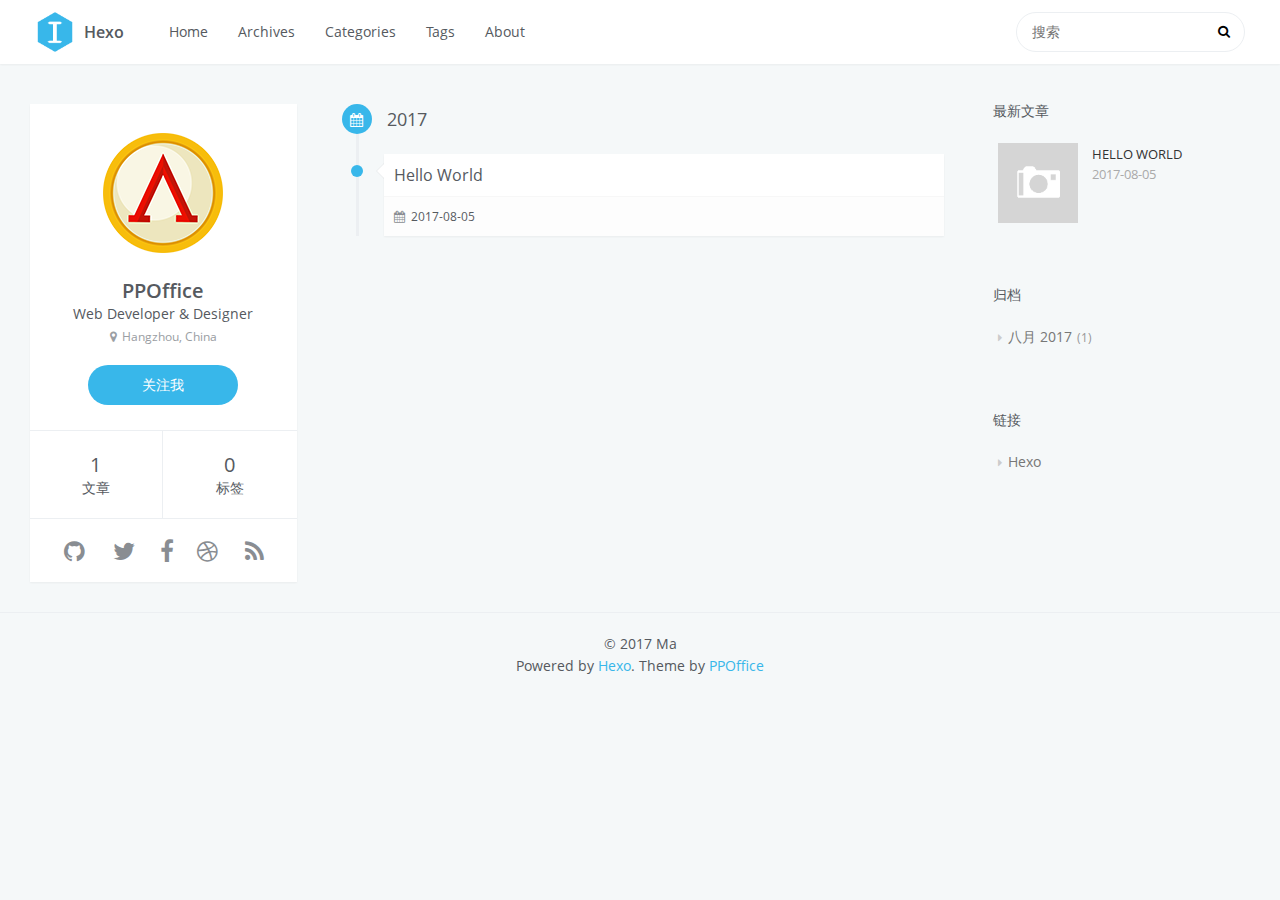
==== commit a858185c: "Site updated: 2017-08-06 19:29:42" ====
--- a/archives/index.html
+++ b/archives/index.html
@@ -3,13 +3,13 @@
 <head>
     <meta charset="utf-8">
     
-    <title>Archive | Hexo</title>
+    <title>归档 | Hexo</title>
     <meta name="viewport" content="width=device-width, initial-scale=1, maximum-scale=1" />
     <meta property="og:type" content="website">
 <meta property="og:title" content="Hexo">
 <meta property="og:url" content="http://blog.haohuomai.com/archives/index.html">
 <meta property="og:site_name" content="Hexo">
-<meta property="og:locale" content="zh-Hans">
+<meta property="og:locale" content="zh-CN">
 <meta name="twitter:card" content="summary">
 <meta name="twitter:title" content="Hexo">
     
@@ -77,14 +77,14 @@
             <div id="search-form-wrap">
 
     <form class="search-form">
-        <input type="text" class="ins-search-input search-form-input" placeholder="Search" />
+        <input type="text" class="ins-search-input search-form-input" placeholder="搜索" />
         <button type="submit" class="search-form-submit"></button>
     </form>
     <div class="ins-search">
     <div class="ins-search-mask"></div>
     <div class="ins-search-container">
         <div class="ins-input-wrapper">
-            <input type="text" class="ins-search-input" placeholder="Type something..." />
+            <input type="text" class="ins-search-input" placeholder="想要查找什么..." />
             <span class="ins-close ins-selectable"><i class="fa fa-times-circle"></i></span>
         </div>
         <div class="ins-section-wrapper">
@@ -96,11 +96,11 @@
 (function (window) {
     var INSIGHT_CONFIG = {
         TRANSLATION: {
-            POSTS: 'Posts',
-            PAGES: 'Pages',
-            CATEGORIES: 'Categories',
-            TAGS: 'Tags',
-            UNTITLED: '(Untitled)',
+            POSTS: '文章',
+            PAGES: '页面',
+            CATEGORIES: '分类',
+            TAGS: '标签',
+            UNTITLED: '(未命名)',
         },
         ROOT_URL: '/',
         CONTENT_URL: '/content.json',
@@ -130,7 +130,7 @@
                 <td>
                     
     <div class="search-form">
-        <input type="text" class="ins-search-input search-form-input" placeholder="Search" />
+        <input type="text" class="ins-search-input search-form-input" placeholder="搜索" />
     </div>
 
                 </td>
@@ -149,17 +149,17 @@
             <img id="avatar" src="/css/images/avatar.png" />
             <h2 id="name">PPOffice</h2>
             <h3 id="title">Web Developer &amp; Designer</h3>
-            <span id="location"><i class="fa fa-map-marker"></i>Harbin, China</span>
-            <a id="follow" target="_blank" href="https://github.com/ppoffice/">FOLLOW</a>
+            <span id="location"><i class="fa fa-map-marker"></i>Hangzhou, China</span>
+            <a id="follow" target="_blank" href="https://github.com/ppoffice/">关注我</a>
         </div>
         <div class="article-info profile-block">
             <div class="article-info-block">
                 1
-                <span>post</span>
+                <span>文章</span>
             </div>
             <div class="article-info-block">
                 0
-                <span>tag</span>
+                <span>标签</span>
             </div>
         </div>
         
@@ -169,31 +169,31 @@
                     
                     
                     <td>
-                        <a href="http://github.com/ppoffice/hexo-theme-icarus" target="_blank" title="github" class=tooltip>
+                        <a href="http://github.com/ppoffice/hexo-theme-icarus" target="_blank" title="github" >
                             <i class="fa fa-github"></i>
                         </a>
                     </td>
                     
                     <td>
-                        <a href="/" target="_blank" title="twitter" class=tooltip>
+                        <a href="/" target="_blank" title="twitter" >
                             <i class="fa fa-twitter"></i>
                         </a>
                     </td>
                     
                     <td>
-                        <a href="/" target="_blank" title="facebook" class=tooltip>
+                        <a href="/" target="_blank" title="facebook" >
                             <i class="fa fa-facebook"></i>
                         </a>
                     </td>
                     
                     <td>
-                        <a href="/" target="_blank" title="dribbble" class=tooltip>
+                        <a href="/" target="_blank" title="dribbble" >
                             <i class="fa fa-dribbble"></i>
                         </a>
                     </td>
                     
                     <td>
-                        <a href="/" target="_blank" title="rss" class=tooltip>
+                        <a href="/" target="_blank" title="rss" >
                             <i class="fa fa-rss"></i>
                         </a>
                     </td>
@@ -247,7 +247,7 @@
    
         
     <div class="widget-wrap">
-        <h3 class="widget-title">recent</h3>
+        <h3 class="widget-title">最新文章</h3>
         <div class="widget">
             <ul id="recent-post" class="">
                 
@@ -279,9 +279,9 @@
     
         
     <div class="widget-wrap">
-        <h3 class="widget-title">archives</h3>
+        <h3 class="widget-title">归档</h3>
         <div class="widget">
-            <ul class="archive-list"><li class="archive-list-item"><a class="archive-list-link" href="/archives/2017/08/">August 2017</a><span class="archive-list-count">1</span></li></ul>
+            <ul class="archive-list"><li class="archive-list-item"><a class="archive-list-link" href="/archives/2017/08/">八月 2017</a><span class="archive-list-count">1</span></li></ul>
         </div>
     </div>
 
@@ -292,7 +292,7 @@
     
         
     <div class="widget-wrap widget-list">
-        <h3 class="widget-title">links</h3>
+        <h3 class="widget-title">链接</h3>
         <div class="widget">
             <ul>
                 
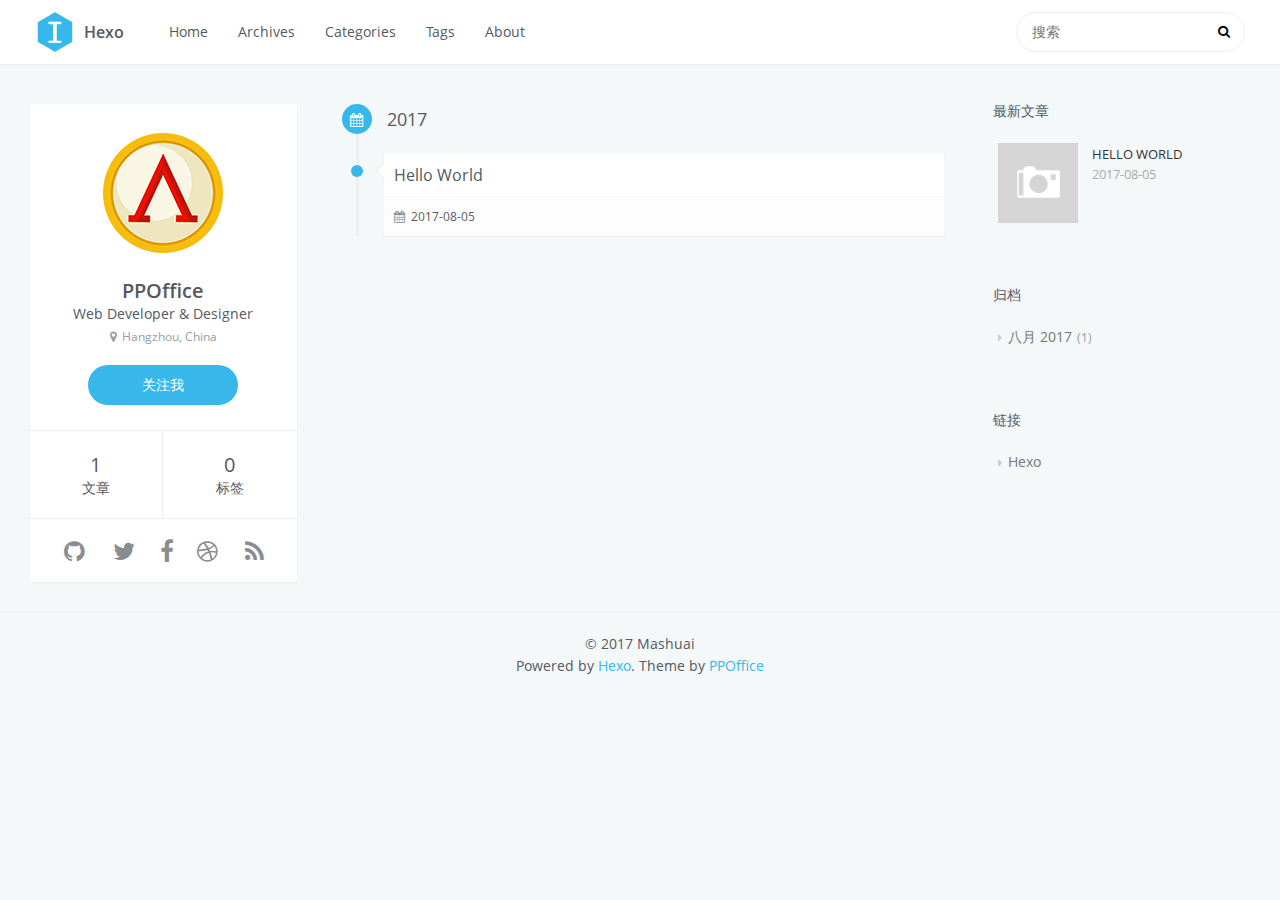
==== commit b2d8b9b8: "Site updated: 2017-08-06 19:35:31" ====
--- a/archives/index.html
+++ b/archives/index.html
@@ -314,7 +314,7 @@
         <footer id="footer">
     <div class="outer">
         <div id="footer-info" class="inner">
-            &copy; 2017 Ma<br>
+            &copy; 2017 Mashuai<br>
             Powered by <a href="http://hexo.io/" target="_blank">Hexo</a>. Theme by <a href="http://github.com/ppoffice">PPOffice</a>
         </div>
     </div>
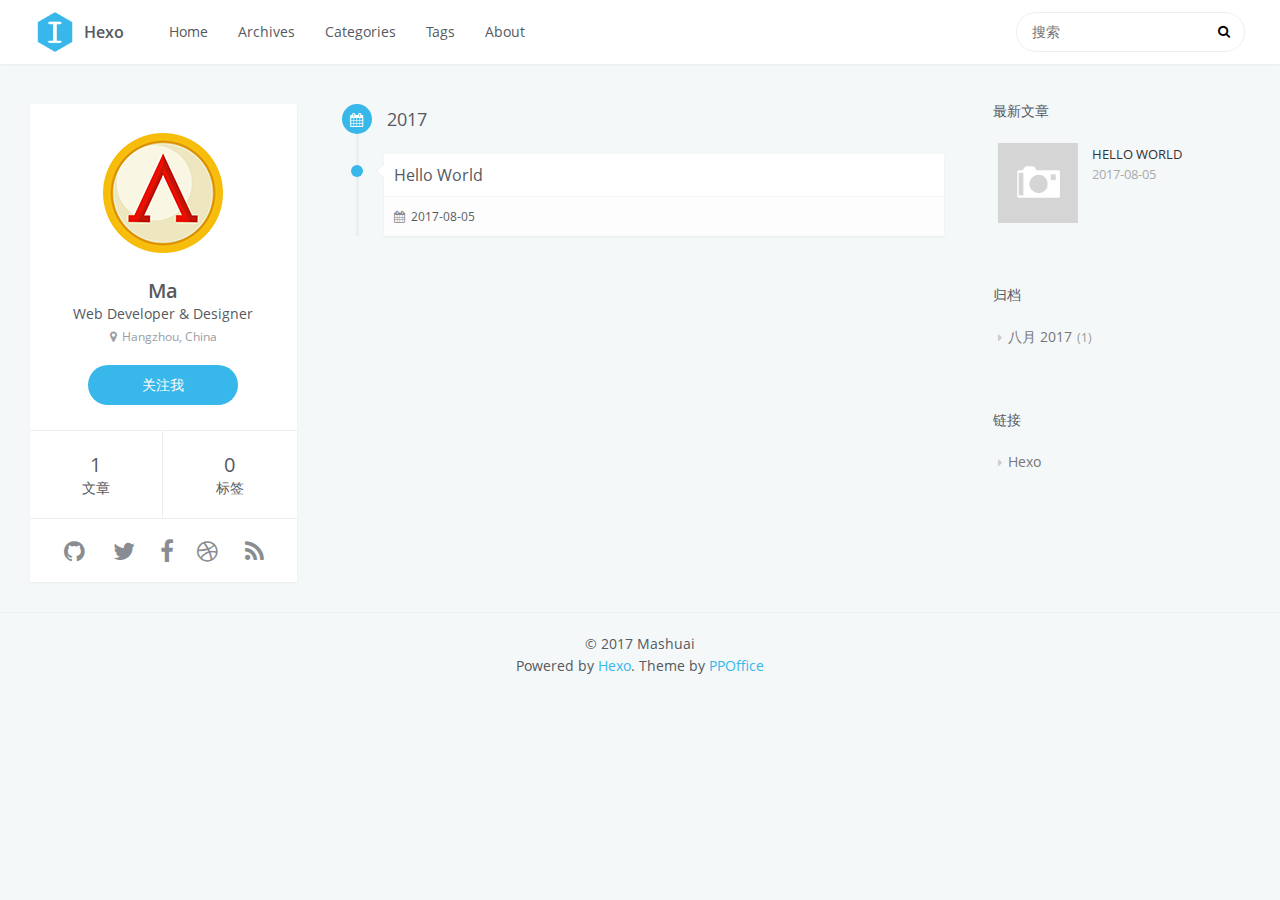
==== commit 1ca8625f: "Site updated: 2017-08-06 19:38:59" ====
--- a/archives/index.html
+++ b/archives/index.html
@@ -147,10 +147,10 @@
     <div class="inner profile-inner">
         <div class="base-info profile-block">
             <img id="avatar" src="/css/images/avatar.png" />
-            <h2 id="name">PPOffice</h2>
+            <h2 id="name">Ma</h2>
             <h3 id="title">Web Developer &amp; Designer</h3>
             <span id="location"><i class="fa fa-map-marker"></i>Hangzhou, China</span>
-            <a id="follow" target="_blank" href="https://github.com/ppoffice/">关注我</a>
+            <a id="follow" target="_blank" href="https://github.com/ms159357/">关注我</a>
         </div>
         <div class="article-info profile-block">
             <div class="article-info-block">
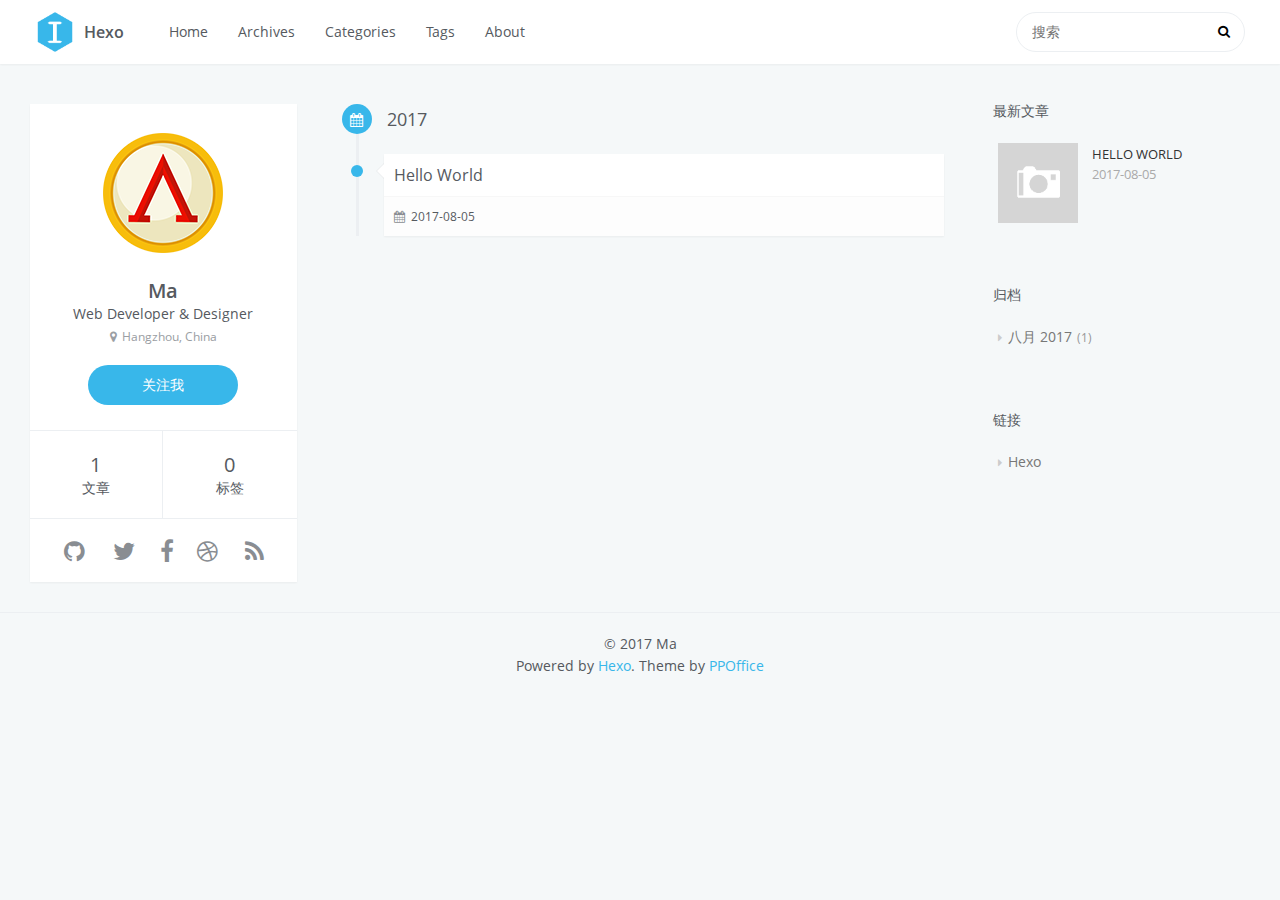
==== commit 2147103e: "Site updated: 2017-08-06 19:44:40" ====
--- a/archives/index.html
+++ b/archives/index.html
@@ -314,7 +314,7 @@
         <footer id="footer">
     <div class="outer">
         <div id="footer-info" class="inner">
-            &copy; 2017 Mashuai<br>
+            &copy; 2017 Ma<br>
             Powered by <a href="http://hexo.io/" target="_blank">Hexo</a>. Theme by <a href="http://github.com/ppoffice">PPOffice</a>
         </div>
     </div>
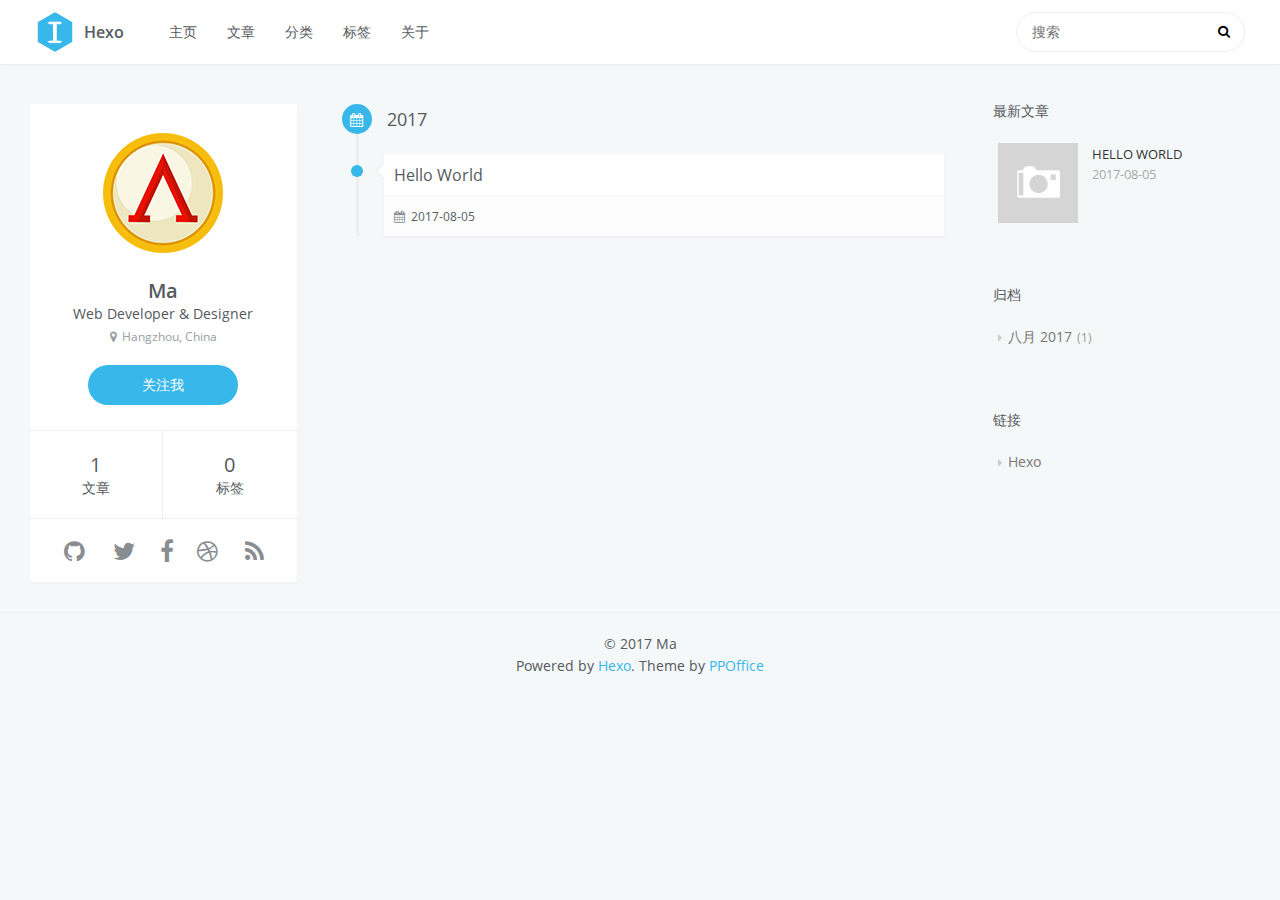
==== commit ce1908a7: "Site updated: 2017-08-06 19:47:32" ====
--- a/archives/index.html
+++ b/archives/index.html
@@ -52,15 +52,15 @@
             </a>
             <nav id="main-nav">
                 
-                    <a class="main-nav-link" href="/.">Home</a>
-                
-                    <a class="main-nav-link" href="/archives">Archives</a>
-                
-                    <a class="main-nav-link" href="/categories">Categories</a>
-                
-                    <a class="main-nav-link" href="/tags">Tags</a>
-                
-                    <a class="main-nav-link" href="/about">About</a>
+                    <a class="main-nav-link" href="/.">主页</a>
+                
+                    <a class="main-nav-link" href="/archives">文章</a>
+                
+                    <a class="main-nav-link" href="/categories">分类</a>
+                
+                    <a class="main-nav-link" href="/tags">标签</a>
+                
+                    <a class="main-nav-link" href="/about">关于</a>
                 
             </nav>
             
@@ -117,15 +117,15 @@
         <table class="menu outer">
             <tr>
                 
-                    <td><a class="main-nav-link" href="/.">Home</a></td>
-                
-                    <td><a class="main-nav-link" href="/archives">Archives</a></td>
-                
-                    <td><a class="main-nav-link" href="/categories">Categories</a></td>
-                
-                    <td><a class="main-nav-link" href="/tags">Tags</a></td>
-                
-                    <td><a class="main-nav-link" href="/about">About</a></td>
+                    <td><a class="main-nav-link" href="/.">主页</a></td>
+                
+                    <td><a class="main-nav-link" href="/archives">文章</a></td>
+                
+                    <td><a class="main-nav-link" href="/categories">分类</a></td>
+                
+                    <td><a class="main-nav-link" href="/tags">标签</a></td>
+                
+                    <td><a class="main-nav-link" href="/about">关于</a></td>
                 
                 <td>
                     
